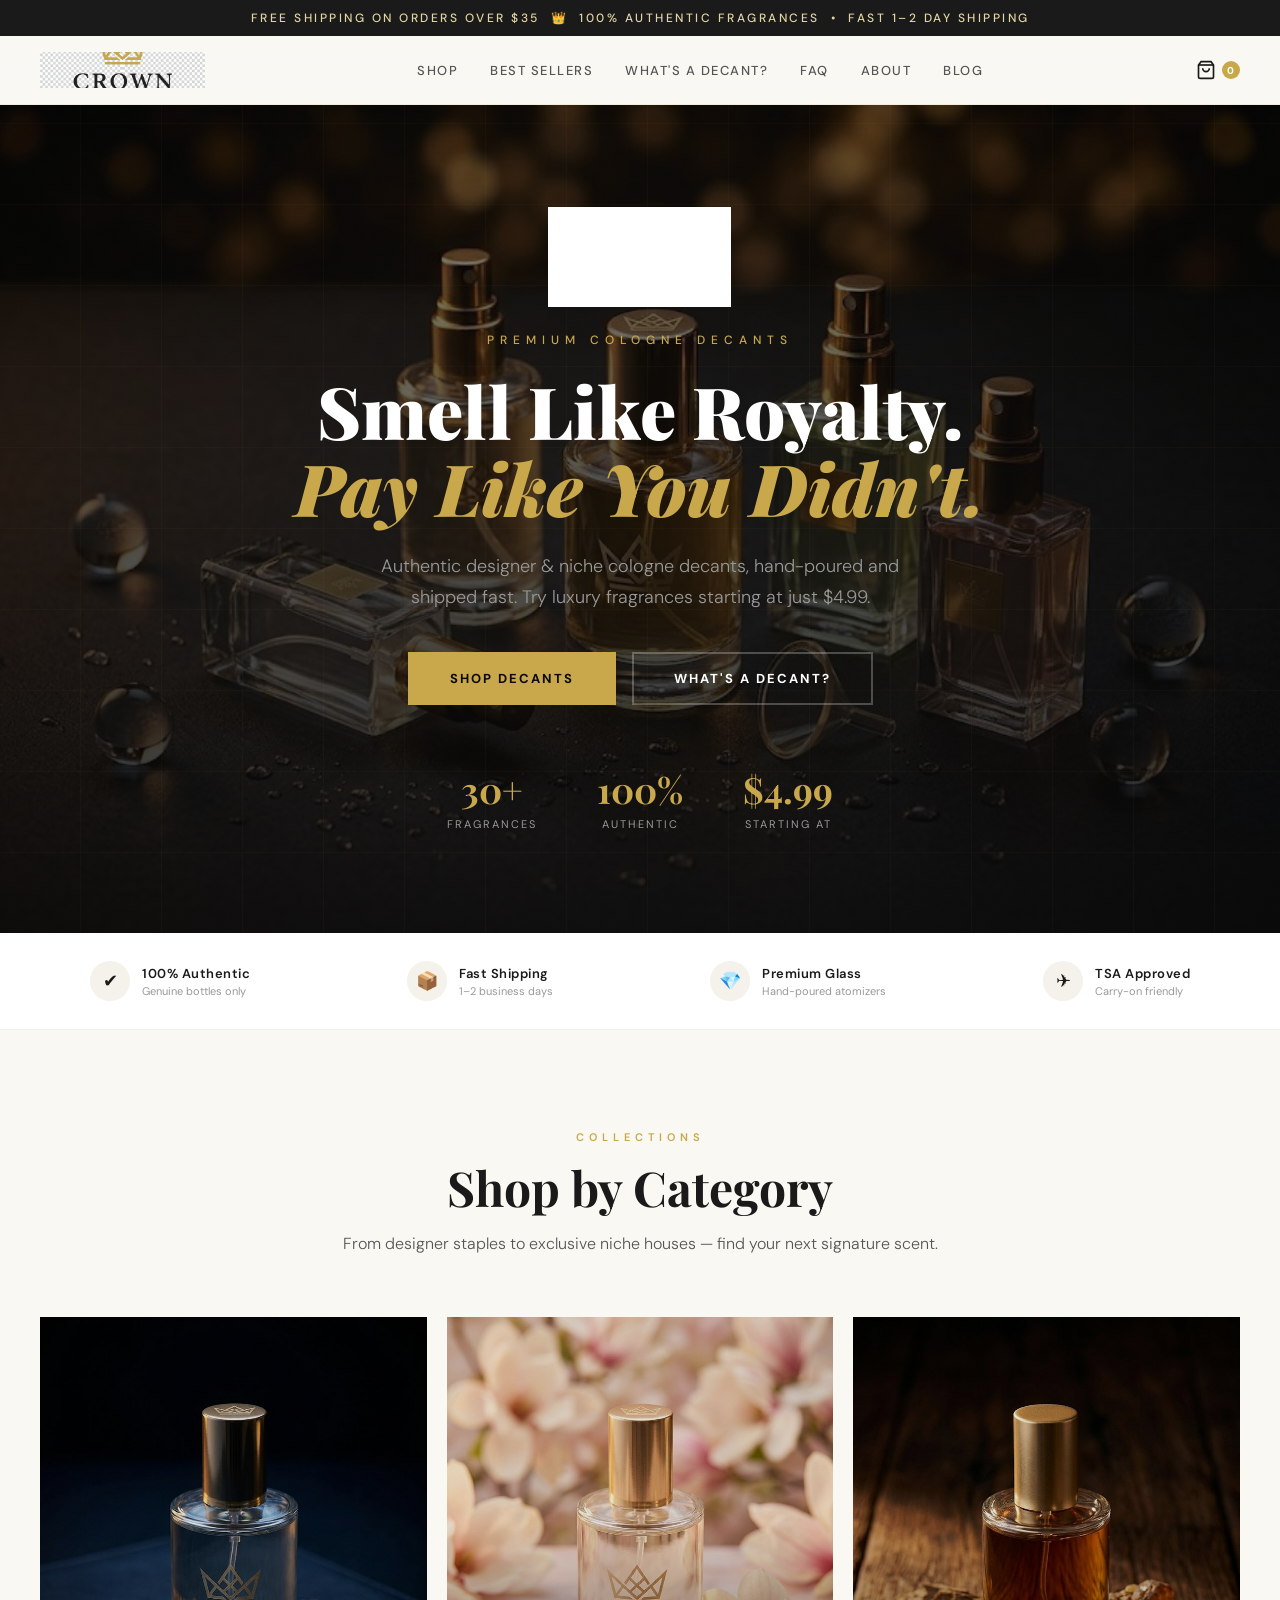
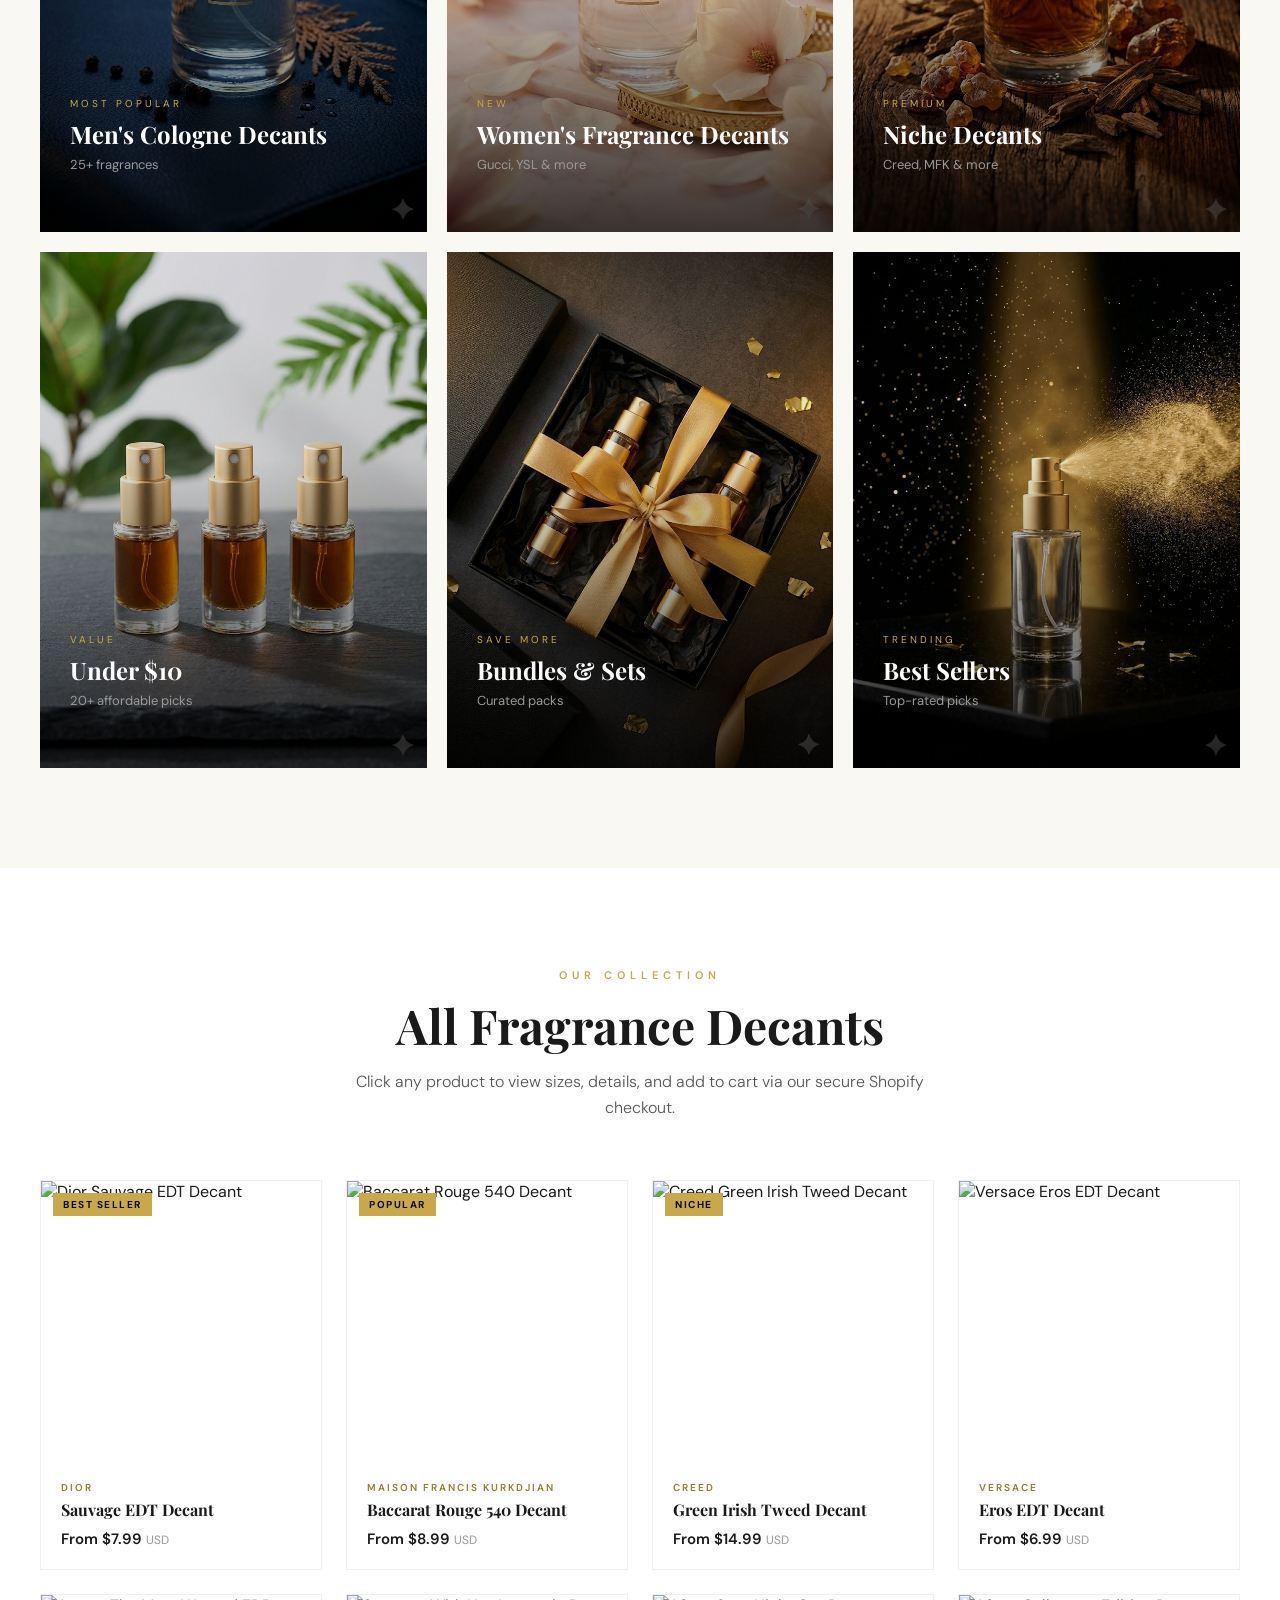
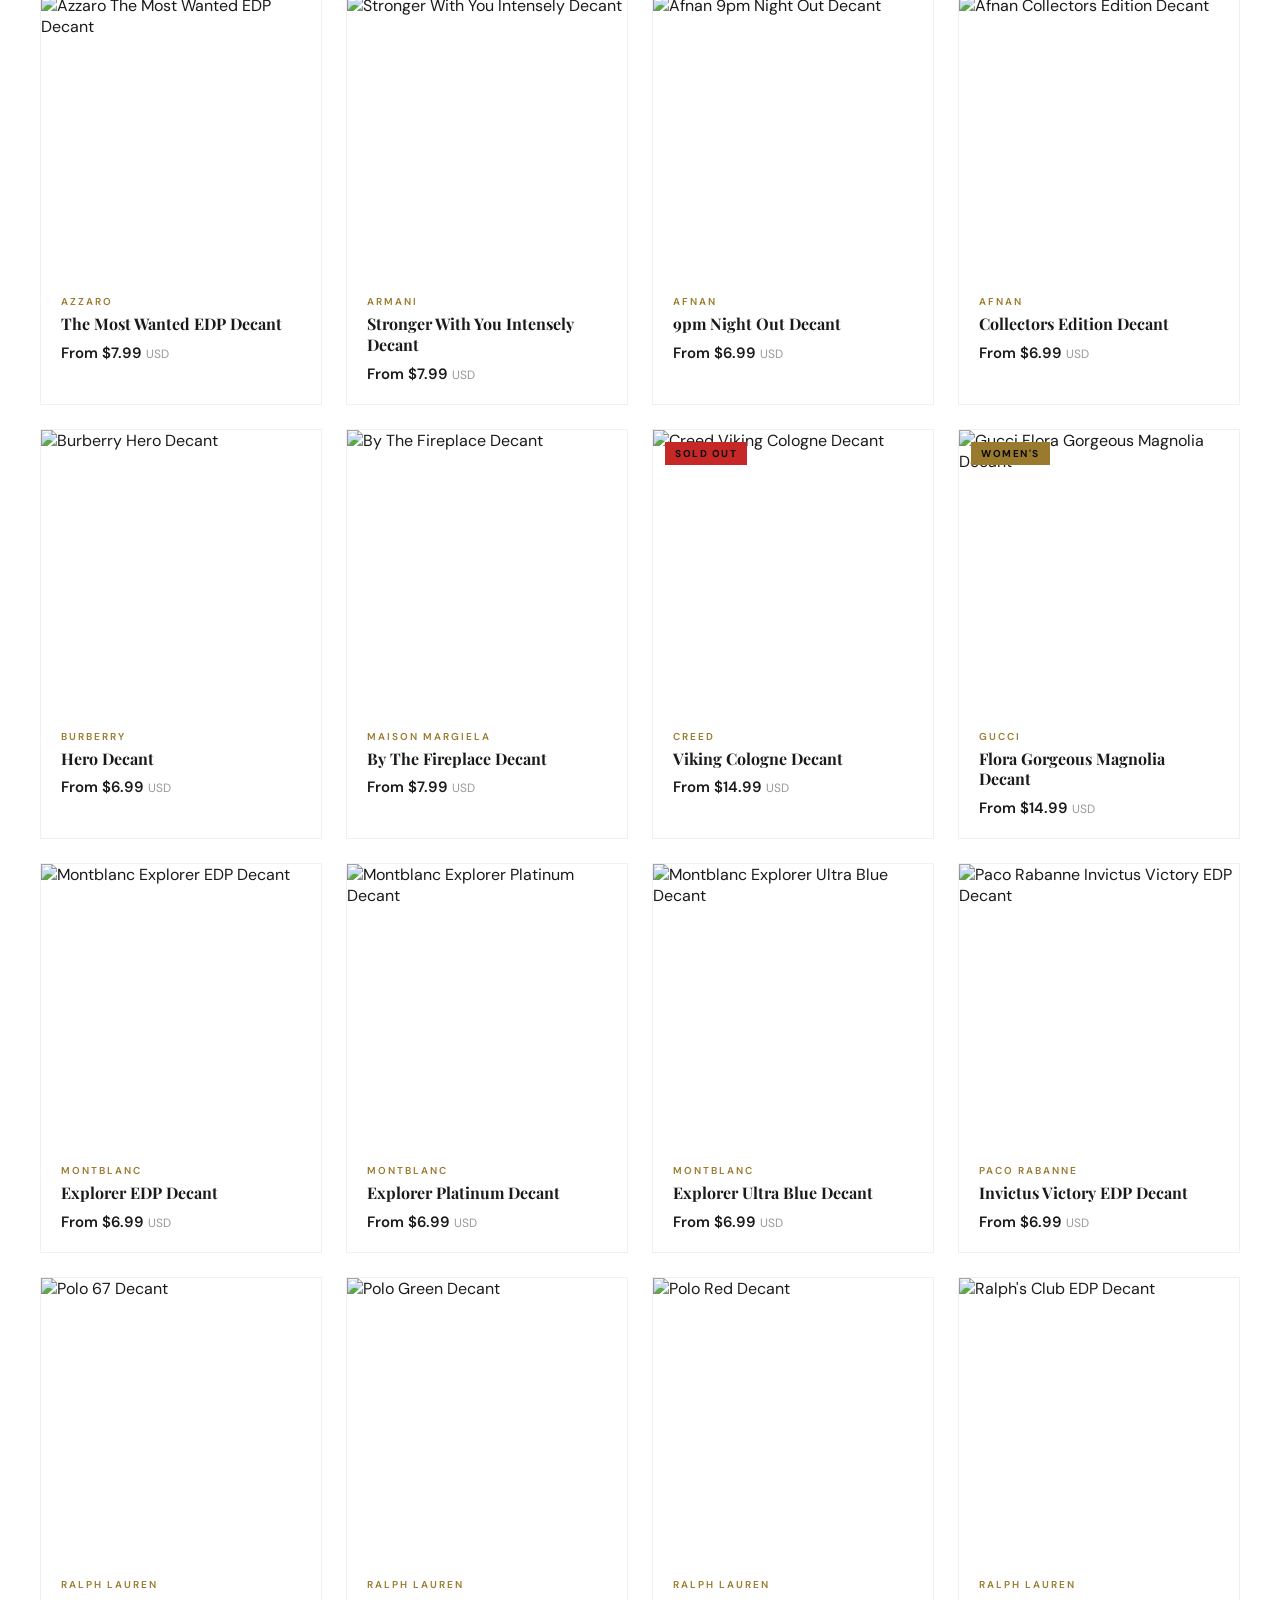
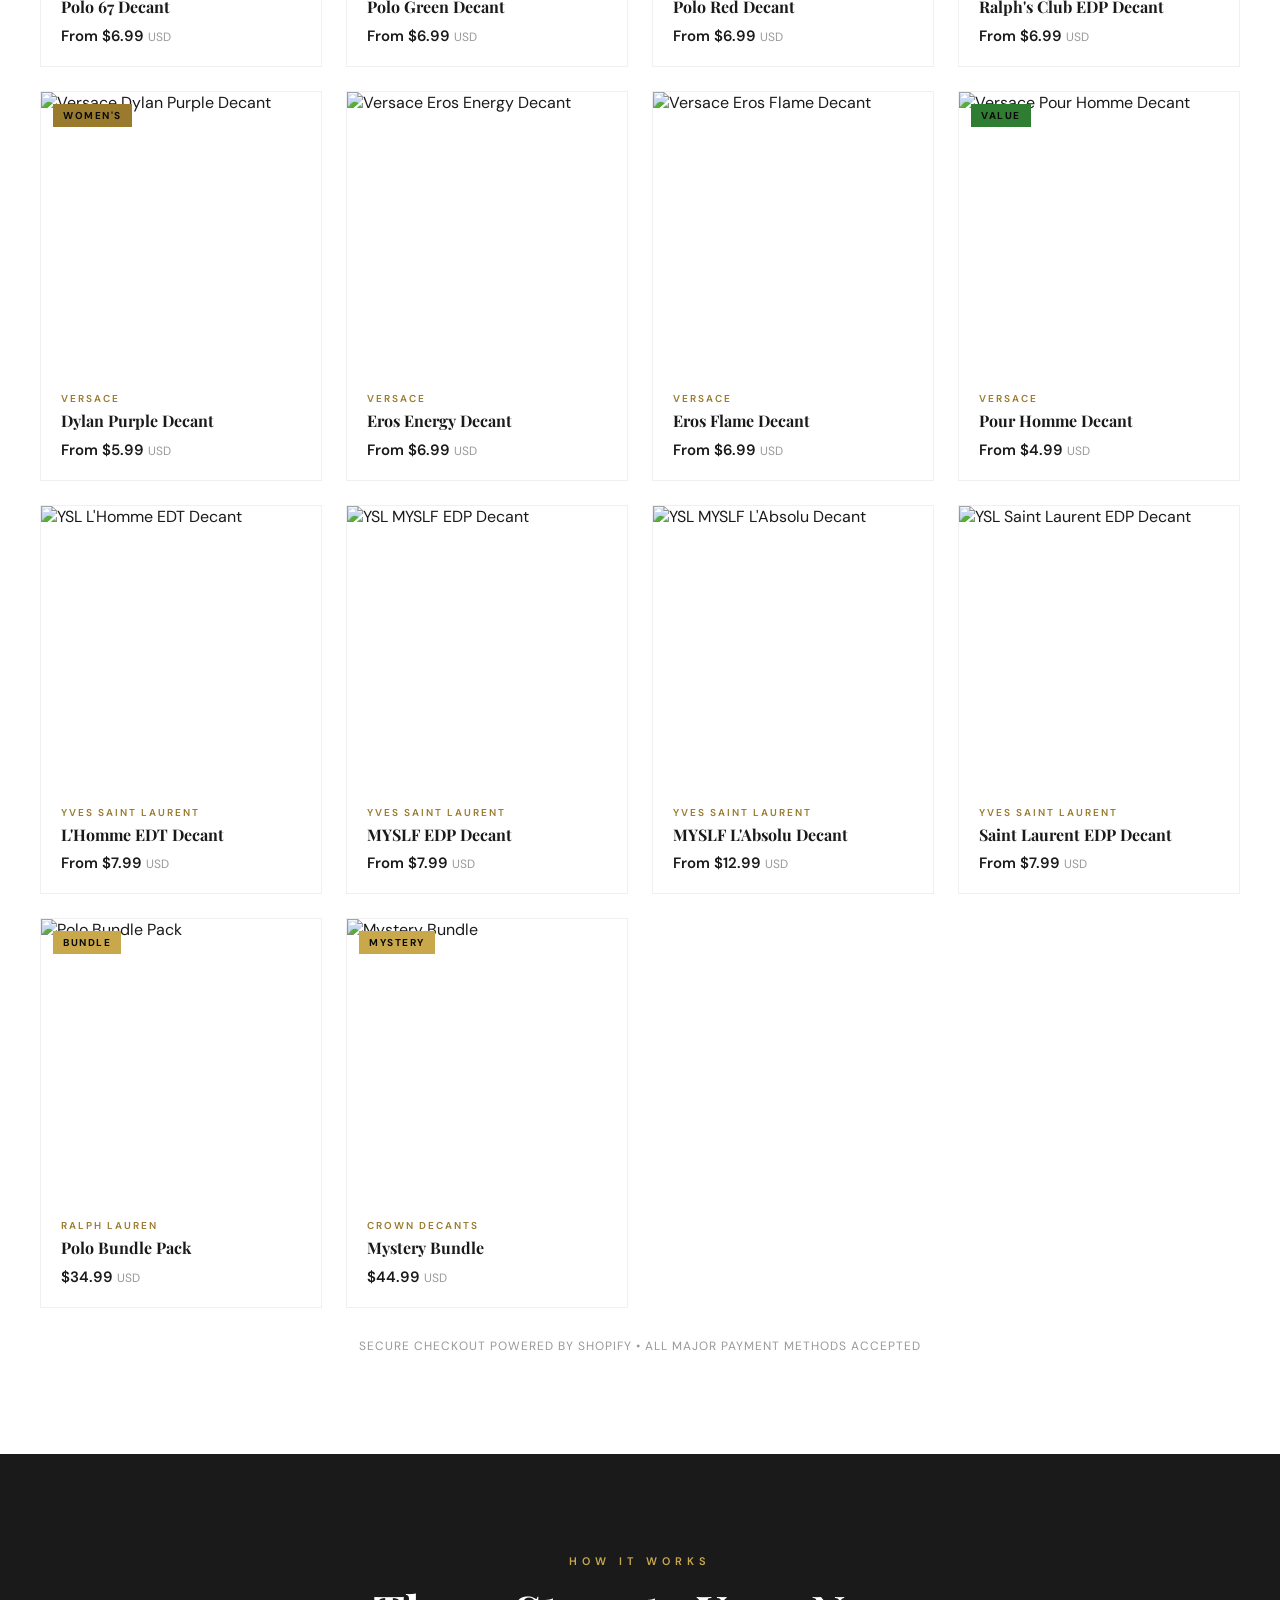
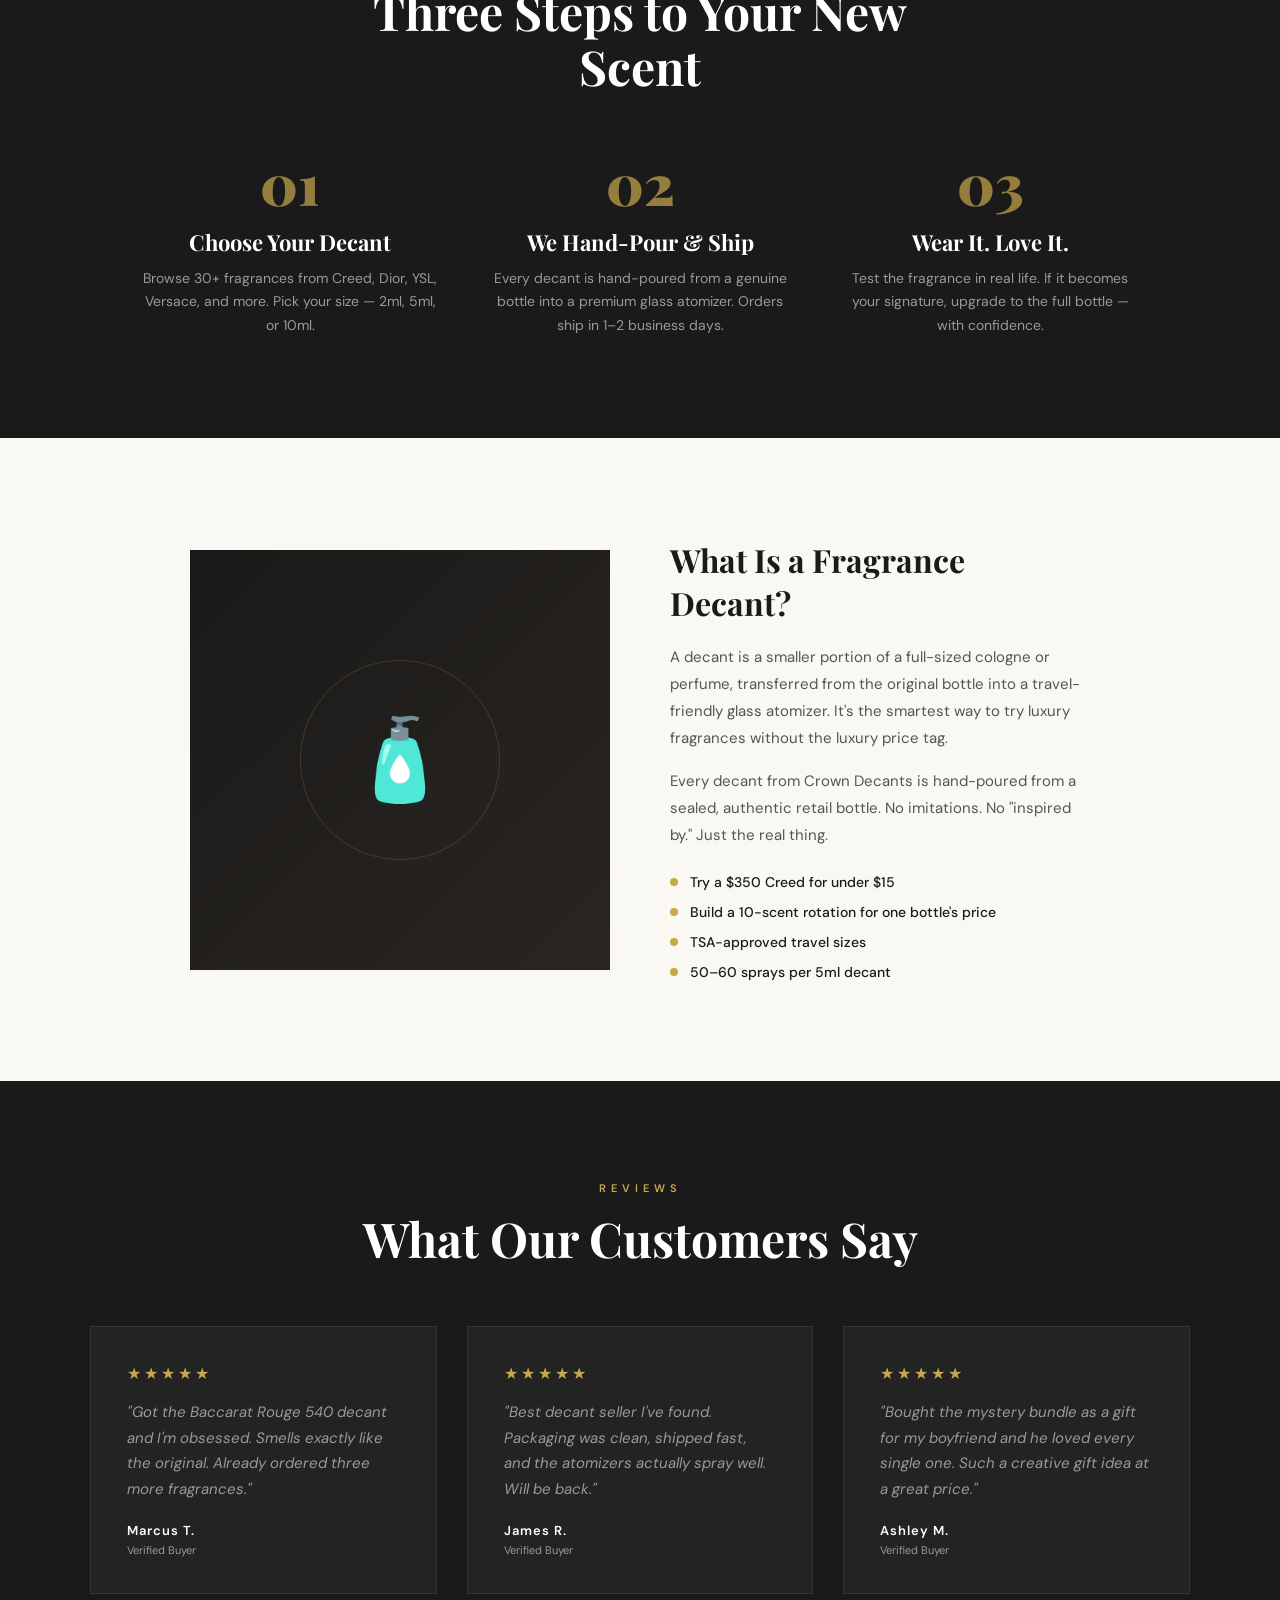
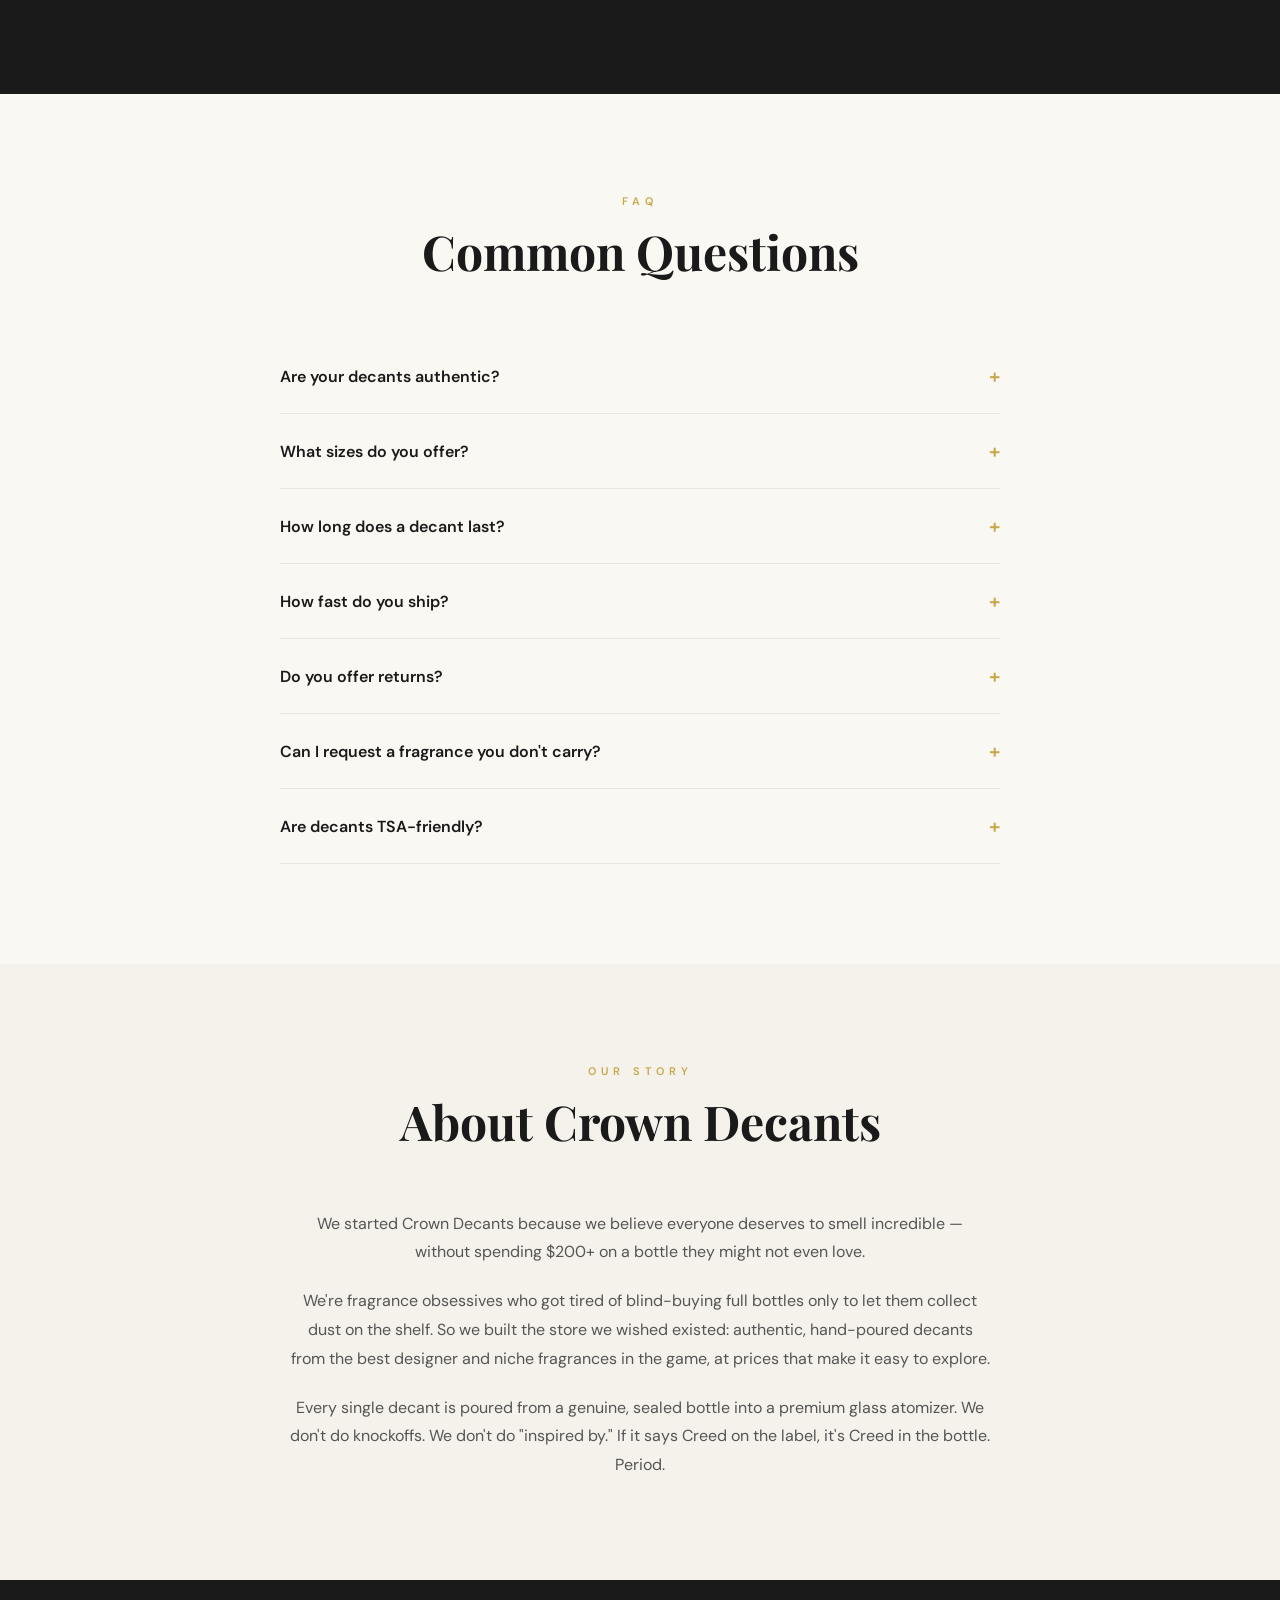
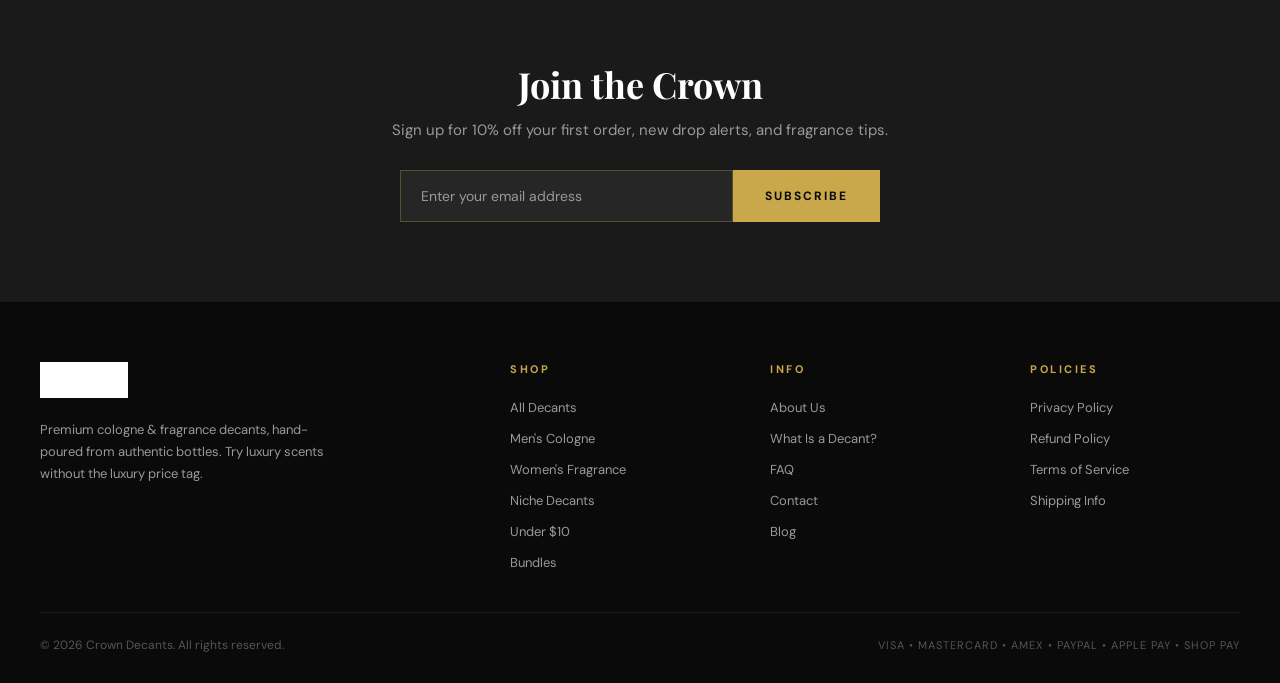
==== index.html @ 5aefa584 "Add files via upload" ====
<!DOCTYPE html>
<html lang="en">
<head>
<meta charset="UTF-8">
<meta name="viewport" content="width=device-width, initial-scale=1.0">
<title>Crown Decants | Premium Cologne & Fragrance Decants</title>
<meta name="description" content="Shop authentic cologne decants from Creed, Dior, YSL, Versace & more. Try luxury fragrances without the full bottle price. Decants starting at $4.99. Fast shipping.">
<meta name="keywords" content="cologne decants, fragrance decants, perfume decants, cologne samples, Creed decant, Dior Sauvage decant, Versace Eros decant, YSL decant, affordable cologne, designer fragrance samples">
<meta name="author" content="Crown Decants">
<meta name="robots" content="index, follow">
<link rel="canonical" href="https://crowndecants.com/">

<!-- Open Graph / Social Media -->
<meta property="og:type" content="website">
<meta property="og:url" content="https://crowndecants.com/">
<meta property="og:title" content="Crown Decants | Premium Cologne & Fragrance Decants">
<meta property="og:description" content="Shop authentic cologne decants from Creed, Dior, YSL, Versace & more. Try luxury fragrances starting at $4.99.">
<meta property="og:image" content="https://crowndecants.com/images/hero-banner.png">

<!-- Twitter Card -->
<meta name="twitter:card" content="summary_large_image">
<meta name="twitter:title" content="Crown Decants | Premium Cologne & Fragrance Decants">
<meta name="twitter:description" content="Authentic designer & niche cologne decants. Try luxury fragrances starting at $4.99.">
<meta name="twitter:image" content="https://crowndecants.com/images/hero-banner.png">

<!-- Favicon -->
<link rel="icon" type="image/png" href="crown-decants-logo.png">
<link rel="apple-touch-icon" href="crown-decants-logo.png">

<!-- Structured Data / JSON-LD -->
<script type="application/ld+json">
{
  "@context": "https://schema.org",
  "@type": "Store",
  "name": "Crown Decants",
  "url": "https://crowndecants.com",
  "logo": "https://crowndecants.com/images/crown-decants-logo.png",
  "image": "https://crowndecants.com/images/hero-banner.png",
  "description": "Premium cologne and fragrance decants from designer and niche brands. Authentic, hand-poured, affordable.",
  "email": "crowndecants1@gmail.com",
  "priceRange": "$4.99 - $154.99",
  "sameAs": [],
  "potentialAction": {
    "@type": "SearchAction",
    "target": "https://crowndecants.com/?q={search_term_string}",
    "query-input": "required name=search_term_string"
  }
}
</script>

<!-- Fonts & Styles -->
<link rel="preconnect" href="https://fonts.googleapis.com">
<link rel="preconnect" href="https://fonts.gstatic.com" crossorigin>
<link href="https://fonts.googleapis.com/css2?family=Playfair+Display:ital,wght@0,400;0,700;0,900;1,400&family=DM+Sans:wght@300;400;500;600;700&display=swap" rel="stylesheet">
<link rel="stylesheet" href="styles.css">
</head>
<body>

<!-- Announcement Bar -->
<div class="announcement">
  Free Shipping on Orders Over $35 &nbsp;&#x1F451;&nbsp; 100% Authentic Fragrances &nbsp;&bull;&nbsp; Fast 1–2 Day Shipping
</div>

<!-- Navigation -->
<nav class="nav" id="mainNav">
  <div class="nav-inner">
    <a href="#" class="logo"><img src="crown-decants-logo.png" alt="Crown Decants" class="logo-img"></a>
    <div class="nav-links">
      <a href="#collections">Shop</a>
      <a href="#products">Best Sellers</a>
      <a href="#decant-info">What's a Decant?</a>
      <a href="#faq">FAQ</a>
      <a href="#about">About</a>
      <a href="how-to-build-cologne-collection-on-a-budget.html">Blog</a>
    </div>
    <a href="#" class="nav-cart">
      <svg width="20" height="20" viewBox="0 0 24 24" fill="none" stroke="currentColor" stroke-width="2"><path d="M6 2L3 6v14a2 2 0 002 2h14a2 2 0 002-2V6l-3-4z"/><line x1="3" y1="6" x2="21" y2="6"/><path d="M16 10a4 4 0 01-8 0"/></svg>
      <div class="cart-count">0</div>
    </a>
    <div class="hamburger" onclick="this.classList.toggle('open')">
      <span></span><span></span><span></span>
    </div>
  </div>
</nav>

<!-- Hero -->
<section class="hero">
  <div class="hero-bg"></div>
  <div class="hero-pattern"></div>
  <div class="hero-content">
    <img src="crown-decants-logo.png" alt="Crown Decants" class="hero-logo-img">
    <div class="hero-label">Premium Cologne Decants</div>
    <h1>Smell Like Royalty.<br><em>Pay Like You Didn't.</em></h1>
    <p class="hero-sub">Authentic designer & niche cologne decants, hand-poured and shipped fast. Try luxury fragrances starting at just $4.99.</p>
    <div class="hero-btns">
      <a href="#products" class="btn-primary">Shop Decants</a>
      <a href="#decant-info" class="btn-outline">What's a Decant?</a>
    </div>
    <div class="hero-stats">
      <div>
        <div class="hero-stat-num">30+</div>
        <div class="hero-stat-label">Fragrances</div>
      </div>
      <div>
        <div class="hero-stat-num">100%</div>
        <div class="hero-stat-label">Authentic</div>
      </div>
      <div>
        <div class="hero-stat-num">$4.99</div>
        <div class="hero-stat-label">Starting At</div>
      </div>
    </div>
  </div>
</section>

<!-- Trust Bar -->
<div class="trust-bar">
  <div class="trust-inner">
    <div class="trust-item">
      <div class="trust-icon">&#x2714;</div>
      <div>
        <div class="trust-text">100% Authentic</div>
        <div class="trust-sub">Genuine bottles only</div>
      </div>
    </div>
    <div class="trust-item">
      <div class="trust-icon">&#x1F4E6;</div>
      <div>
        <div class="trust-text">Fast Shipping</div>
        <div class="trust-sub">1–2 business days</div>
      </div>
    </div>
    <div class="trust-item">
      <div class="trust-icon">&#x1F48E;</div>
      <div>
        <div class="trust-text">Premium Glass</div>
        <div class="trust-sub">Hand-poured atomizers</div>
      </div>
    </div>
    <div class="trust-item">
      <div class="trust-icon">&#x2708;</div>
      <div>
        <div class="trust-text">TSA Approved</div>
        <div class="trust-sub">Carry-on friendly</div>
      </div>
    </div>
  </div>
</div>

<!-- Collections -->
<section class="section" id="collections">
  <div class="section-header reveal">
    <div class="section-label">Collections</div>
    <h2 class="section-title">Shop by Category</h2>
    <p class="section-sub">From designer staples to exclusive niche houses — find your next signature scent.</p>
  </div>
  <div class="collections-grid">
    <a class="collection-card cc-mens reveal" href="https://talltinescents.myshopify.com/collections/all" target="_blank">
      <div class="collection-card-bg"></div>
      <div class="collection-card-overlay"></div>
      <div class="collection-card-content">
        <div class="collection-card-tag">Most Popular</div>
        <div class="collection-card-title">Men's Cologne Decants</div>
        <div class="collection-card-count">25+ fragrances</div>
        <div class="collection-card-arrow">Shop Now →</div>
      </div>
    </a>
    <a class="collection-card cc-womens reveal" href="#">
      <div class="collection-card-bg"></div>
      <div class="collection-card-overlay"></div>
      <div class="collection-card-content">
        <div class="collection-card-tag">New</div>
        <div class="collection-card-title">Women's Fragrance Decants</div>
        <div class="collection-card-count">Gucci, YSL & more</div>
        <div class="collection-card-arrow">Shop Now →</div>
      </div>
    </a>
    <a class="collection-card cc-niche reveal" href="#">
      <div class="collection-card-bg"></div>
      <div class="collection-card-overlay"></div>
      <div class="collection-card-content">
        <div class="collection-card-tag">Premium</div>
        <div class="collection-card-title">Niche Decants</div>
        <div class="collection-card-count">Creed, MFK & more</div>
        <div class="collection-card-arrow">Shop Now →</div>
      </div>
    </a>
    <a class="collection-card cc-under10 reveal" href="#">
      <div class="collection-card-bg"></div>
      <div class="collection-card-overlay"></div>
      <div class="collection-card-content">
        <div class="collection-card-tag">Value</div>
        <div class="collection-card-title">Under $10</div>
        <div class="collection-card-count">20+ affordable picks</div>
        <div class="collection-card-arrow">Shop Now →</div>
      </div>
    </a>
    <a class="collection-card cc-bundles reveal" href="#">
      <div class="collection-card-bg"></div>
      <div class="collection-card-overlay"></div>
      <div class="collection-card-content">
        <div class="collection-card-tag">Save More</div>
        <div class="collection-card-title">Bundles & Sets</div>
        <div class="collection-card-count">Curated packs</div>
        <div class="collection-card-arrow">Shop Now →</div>
      </div>
    </a>
    <a class="collection-card cc-best reveal" href="#">
      <div class="collection-card-bg"></div>
      <div class="collection-card-overlay"></div>
      <div class="collection-card-content">
        <div class="collection-card-tag">Trending</div>
        <div class="collection-card-title">Best Sellers</div>
        <div class="collection-card-count">Top-rated picks</div>
        <div class="collection-card-arrow">Shop Now →</div>
      </div>
    </a>
  </div>
</section>

<!-- Featured Products — Powered by Shopify -->
<section class="section" id="products" style="background: var(--white);">
  <div class="section-header reveal">
    <div class="section-label">Our Collection</div>
    <h2 class="section-title">All Fragrance Decants</h2>
    <p class="section-sub">Click any product to view sizes, details, and add to cart via our secure Shopify checkout.</p>
  </div>
  <div class="products-grid">

    <a class="product-card reveal" href="https://talltinescents.myshopify.com/products/dior-sauvage-edt" target="_blank">
      <div class="product-img">
        <img src="https://talltinescents.myshopify.com/cdn/shop/files/D5D4D2F5-0676-4DB5-96B8-9574745865C6.jpg?v=1756849914&width=533" alt="Dior Sauvage EDT Decant" class="product-img-photo">
        <div class="product-badge">Best Seller</div>
      </div>
      <div class="product-info">
        <div class="product-brand">Dior</div>
        <div class="product-name">Sauvage EDT Decant</div>
        <div class="product-price">From $7.99 <span>USD</span></div>
      </div>
    </a>

    <a class="product-card reveal" href="https://talltinescents.myshopify.com/products/baccarat-rouge-540" target="_blank">
      <div class="product-img">
        <img src="https://talltinescents.myshopify.com/cdn/shop/files/41B776DE-13EE-4F88-8BE6-EEDCCBF7EED7.jpg?v=1756673415&width=533" alt="Baccarat Rouge 540 Decant" class="product-img-photo">
        <div class="product-badge">Popular</div>
      </div>
      <div class="product-info">
        <div class="product-brand">Maison Francis Kurkdjian</div>
        <div class="product-name">Baccarat Rouge 540 Decant</div>
        <div class="product-price">From $8.99 <span>USD</span></div>
      </div>
    </a>

    <a class="product-card reveal" href="https://talltinescents.myshopify.com/products/creed-green-irish-tweed" target="_blank">
      <div class="product-img">
        <img src="https://talltinescents.myshopify.com/cdn/shop/files/E2F74F9E-95B3-44A5-83B0-0B1420A59B00.jpg?v=1774184265&width=533" alt="Creed Green Irish Tweed Decant" class="product-img-photo">
        <div class="product-badge">Niche</div>
      </div>
      <div class="product-info">
        <div class="product-brand">Creed</div>
        <div class="product-name">Green Irish Tweed Decant</div>
        <div class="product-price">From $14.99 <span>USD</span></div>
      </div>
    </a>

    <a class="product-card reveal" href="https://talltinescents.myshopify.com/products/versace-eros-edt" target="_blank">
      <div class="product-img">
        <img src="https://talltinescents.myshopify.com/cdn/shop/files/4120A8DA-F70F-4624-A644-788893D66B1B.jpg?v=1754668830&width=533" alt="Versace Eros EDT Decant" class="product-img-photo">
      </div>
      <div class="product-info">
        <div class="product-brand">Versace</div>
        <div class="product-name">Eros EDT Decant</div>
        <div class="product-price">From $6.99 <span>USD</span></div>
      </div>
    </a>

    <a class="product-card reveal" href="https://talltinescents.myshopify.com/products/azzaro-the-most-wanted-edp" target="_blank">
      <div class="product-img">
        <img src="https://talltinescents.myshopify.com/cdn/shop/files/D139CB63-DE22-485E-9FDC-FFDE46E985F9.jpg?v=1757814639&width=533" alt="Azzaro The Most Wanted EDP Decant" class="product-img-photo">
      </div>
      <div class="product-info">
        <div class="product-brand">Azzaro</div>
        <div class="product-name">The Most Wanted EDP Decant</div>
        <div class="product-price">From $7.99 <span>USD</span></div>
      </div>
    </a>

    <a class="product-card reveal" href="https://talltinescents.myshopify.com/products/stronger-with-you-intensely" target="_blank">
      <div class="product-img">
        <img src="https://talltinescents.myshopify.com/cdn/shop/files/D5358BEA-DEBC-4EA8-8E8C-DE82D5BD89FC.jpg?v=1757272945&width=533" alt="Stronger With You Intensely Decant" class="product-img-photo">
      </div>
      <div class="product-info">
        <div class="product-brand">Armani</div>
        <div class="product-name">Stronger With You Intensely Decant</div>
        <div class="product-price">From $7.99 <span>USD</span></div>
      </div>
    </a>

    <a class="product-card reveal" href="https://talltinescents.myshopify.com/products/afnan-9pm-night-out" target="_blank">
      <div class="product-img">
        <img src="https://talltinescents.myshopify.com/cdn/shop/files/IMG-7199.jpg?v=1773412273&width=533" alt="Afnan 9pm Night Out Decant" class="product-img-photo">
      </div>
      <div class="product-info">
        <div class="product-brand">Afnan</div>
        <div class="product-name">9pm Night Out Decant</div>
        <div class="product-price">From $6.99 <span>USD</span></div>
      </div>
    </a>

    <a class="product-card reveal" href="https://talltinescents.myshopify.com/products/afnan-collectors-addition" target="_blank">
      <div class="product-img">
        <img src="https://talltinescents.myshopify.com/cdn/shop/files/01E0F9FB-CA0F-4DC4-A5BD-8FCF83D770DA.jpg?v=1765286049&width=533" alt="Afnan Collectors Edition Decant" class="product-img-photo">
      </div>
      <div class="product-info">
        <div class="product-brand">Afnan</div>
        <div class="product-name">Collectors Edition Decant</div>
        <div class="product-price">From $6.99 <span>USD</span></div>
      </div>
    </a>

    <a class="product-card reveal" href="https://talltinescents.myshopify.com/products/burberry-hero" target="_blank">
      <div class="product-img">
        <img src="https://talltinescents.myshopify.com/cdn/shop/files/5662318A-EF91-4A8C-B1E5-90EE6DDDF772.jpg?v=1767056009&width=533" alt="Burberry Hero Decant" class="product-img-photo">
      </div>
      <div class="product-info">
        <div class="product-brand">Burberry</div>
        <div class="product-name">Hero Decant</div>
        <div class="product-price">From $6.99 <span>USD</span></div>
      </div>
    </a>

    <a class="product-card reveal" href="https://talltinescents.myshopify.com/products/by-the-fireplace" target="_blank">
      <div class="product-img">
        <img src="https://talltinescents.myshopify.com/cdn/shop/files/8A48B341-86D6-4C8B-943B-12B7BB064CEE.webp?v=1754869614&width=533" alt="By The Fireplace Decant" class="product-img-photo">
      </div>
      <div class="product-info">
        <div class="product-brand">Maison Margiela</div>
        <div class="product-name">By The Fireplace Decant</div>
        <div class="product-price">From $7.99 <span>USD</span></div>
      </div>
    </a>

    <a class="product-card reveal" href="https://talltinescents.myshopify.com/products/creed-viking-cologne" target="_blank">
      <div class="product-img">
        <img src="https://talltinescents.myshopify.com/cdn/shop/files/IMG-7297.jpg?v=1774275547&width=533" alt="Creed Viking Cologne Decant" class="product-img-photo">
        <div class="product-badge" style="background:#C62828;">Sold Out</div>
      </div>
      <div class="product-info">
        <div class="product-brand">Creed</div>
        <div class="product-name">Viking Cologne Decant</div>
        <div class="product-price">From $14.99 <span>USD</span></div>
      </div>
    </a>

    <a class="product-card reveal" href="https://talltinescents.myshopify.com/products/gucci-flora-gorgeous-magnolia" target="_blank">
      <div class="product-img">
        <img src="https://talltinescents.myshopify.com/cdn/shop/files/IMG-7069.jpg?v=1772044326&width=533" alt="Gucci Flora Gorgeous Magnolia Decant" class="product-img-photo">
        <div class="product-badge" style="background:#9A7B2E;">Women's</div>
      </div>
      <div class="product-info">
        <div class="product-brand">Gucci</div>
        <div class="product-name">Flora Gorgeous Magnolia Decant</div>
        <div class="product-price">From $14.99 <span>USD</span></div>
      </div>
    </a>

    <a class="product-card reveal" href="https://talltinescents.myshopify.com/products/mont-blanc-explorer-edp" target="_blank">
      <div class="product-img">
        <img src="https://talltinescents.myshopify.com/cdn/shop/files/8F1E96D9-6214-42B4-AEE7-94A82A5D462A.png?v=1754694281&width=533" alt="Montblanc Explorer EDP Decant" class="product-img-photo">
      </div>
      <div class="product-info">
        <div class="product-brand">Montblanc</div>
        <div class="product-name">Explorer EDP Decant</div>
        <div class="product-price">From $6.99 <span>USD</span></div>
      </div>
    </a>

    <a class="product-card reveal" href="https://talltinescents.myshopify.com/products/montblanc-explorer-platinum" target="_blank">
      <div class="product-img">
        <img src="https://talltinescents.myshopify.com/cdn/shop/files/F97BFCCF-DF0B-4528-A410-83F88771D1E0.jpg?v=1767056009&width=533" alt="Montblanc Explorer Platinum Decant" class="product-img-photo">
      </div>
      <div class="product-info">
        <div class="product-brand">Montblanc</div>
        <div class="product-name">Explorer Platinum Decant</div>
        <div class="product-price">From $6.99 <span>USD</span></div>
      </div>
    </a>

    <a class="product-card reveal" href="https://talltinescents.myshopify.com/products/montblanc-explorer-ultra-blue" target="_blank">
      <div class="product-img">
        <img src="https://talltinescents.myshopify.com/cdn/shop/files/128DD8F3-2DA7-4FE8-BA63-9DE1133B433B.jpg?v=1767056009&width=533" alt="Montblanc Explorer Ultra Blue Decant" class="product-img-photo">
      </div>
      <div class="product-info">
        <div class="product-brand">Montblanc</div>
        <div class="product-name">Explorer Ultra Blue Decant</div>
        <div class="product-price">From $6.99 <span>USD</span></div>
      </div>
    </a>

    <a class="product-card reveal" href="https://talltinescents.myshopify.com/products/paco-rabanne-invictus-victory-edp" target="_blank">
      <div class="product-img">
        <img src="https://talltinescents.myshopify.com/cdn/shop/files/D63EAF0B-ECFC-49BC-9869-A6C19133ABBA.jpg?v=1769953539&width=533" alt="Paco Rabanne Invictus Victory EDP Decant" class="product-img-photo">
      </div>
      <div class="product-info">
        <div class="product-brand">Paco Rabanne</div>
        <div class="product-name">Invictus Victory EDP Decant</div>
        <div class="product-price">From $6.99 <span>USD</span></div>
      </div>
    </a>

    <a class="product-card reveal" href="https://talltinescents.myshopify.com/products/polo-67" target="_blank">
      <div class="product-img">
        <img src="https://talltinescents.myshopify.com/cdn/shop/files/19BBD45D-3C36-4866-8C8C-77FDA38B89FA.png?v=1754669306&width=533" alt="Polo 67 Decant" class="product-img-photo">
      </div>
      <div class="product-info">
        <div class="product-brand">Ralph Lauren</div>
        <div class="product-name">Polo 67 Decant</div>
        <div class="product-price">From $6.99 <span>USD</span></div>
      </div>
    </a>

    <a class="product-card reveal" href="https://talltinescents.myshopify.com/products/polo-green" target="_blank">
      <div class="product-img">
        <img src="https://talltinescents.myshopify.com/cdn/shop/files/C4181B93-940A-4ABA-8A03-1A6E75790139.webp?v=1767474267&width=533" alt="Polo Green Decant" class="product-img-photo">
      </div>
      <div class="product-info">
        <div class="product-brand">Ralph Lauren</div>
        <div class="product-name">Polo Green Decant</div>
        <div class="product-price">From $6.99 <span>USD</span></div>
      </div>
    </a>

    <a class="product-card reveal" href="https://talltinescents.myshopify.com/products/polo-red" target="_blank">
      <div class="product-img">
        <img src="https://talltinescents.myshopify.com/cdn/shop/files/07921EE4-583E-416F-882E-1ADA0BC0F974.jpg?v=1757273712&width=533" alt="Polo Red Decant" class="product-img-photo">
      </div>
      <div class="product-info">
        <div class="product-brand">Ralph Lauren</div>
        <div class="product-name">Polo Red Decant</div>
        <div class="product-price">From $6.99 <span>USD</span></div>
      </div>
    </a>

    <a class="product-card reveal" href="https://talltinescents.myshopify.com/products/ralph-s-club-edp" target="_blank">
      <div class="product-img">
        <img src="https://talltinescents.myshopify.com/cdn/shop/files/F90FC4FA-5ED3-4C43-B579-75B60B1C2D3D.jpg?v=1758636135&width=533" alt="Ralph's Club EDP Decant" class="product-img-photo">
      </div>
      <div class="product-info">
        <div class="product-brand">Ralph Lauren</div>
        <div class="product-name">Ralph's Club EDP Decant</div>
        <div class="product-price">From $6.99 <span>USD</span></div>
      </div>
    </a>

    <a class="product-card reveal" href="https://talltinescents.myshopify.com/products/versace-dylan-purple" target="_blank">
      <div class="product-img">
        <img src="https://talltinescents.myshopify.com/cdn/shop/files/A84EC5D7-B207-4A70-9DE0-67511200E8E1.jpg?v=1757273376&width=533" alt="Versace Dylan Purple Decant" class="product-img-photo">
        <div class="product-badge" style="background:#9A7B2E;">Women's</div>
      </div>
      <div class="product-info">
        <div class="product-brand">Versace</div>
        <div class="product-name">Dylan Purple Decant</div>
        <div class="product-price">From $5.99 <span>USD</span></div>
      </div>
    </a>

    <a class="product-card reveal" href="https://talltinescents.myshopify.com/products/versace-eros-energy" target="_blank">
      <div class="product-img">
        <img src="https://talltinescents.myshopify.com/cdn/shop/files/74FA0228-0D03-4C7F-9DA8-E0E1CFDEACEA.jpg?v=1767056009&width=533" alt="Versace Eros Energy Decant" class="product-img-photo">
      </div>
      <div class="product-info">
        <div class="product-brand">Versace</div>
        <div class="product-name">Eros Energy Decant</div>
        <div class="product-price">From $6.99 <span>USD</span></div>
      </div>
    </a>

    <a class="product-card reveal" href="https://talltinescents.myshopify.com/products/versace-eros-flame" target="_blank">
      <div class="product-img">
        <img src="https://talltinescents.myshopify.com/cdn/shop/files/1EF87A58-21DD-4CC0-B00F-89227D77E8D5.jpg?v=1754668830&width=533" alt="Versace Eros Flame Decant" class="product-img-photo">
      </div>
      <div class="product-info">
        <div class="product-brand">Versace</div>
        <div class="product-name">Eros Flame Decant</div>
        <div class="product-price">From $6.99 <span>USD</span></div>
      </div>
    </a>

    <a class="product-card reveal" href="https://talltinescents.myshopify.com/products/versace-pour-homme" target="_blank">
      <div class="product-img">
        <img src="https://talltinescents.myshopify.com/cdn/shop/files/2D58900C-48E3-4A3B-A2D3-E257EB184AFB.jpg?v=1754668830&width=533" alt="Versace Pour Homme Decant" class="product-img-photo">
        <div class="product-badge" style="background:#2E7D32;">Value</div>
      </div>
      <div class="product-info">
        <div class="product-brand">Versace</div>
        <div class="product-name">Pour Homme Decant</div>
        <div class="product-price">From $4.99 <span>USD</span></div>
      </div>
    </a>

    <a class="product-card reveal" href="https://talltinescents.myshopify.com/products/ysl-l-homme" target="_blank">
      <div class="product-img">
        <img src="https://talltinescents.myshopify.com/cdn/shop/files/BB896100-61B6-4BAD-A967-CDE4CDCD0344.webp?v=1754952794&width=533" alt="YSL L'Homme EDT Decant" class="product-img-photo">
      </div>
      <div class="product-info">
        <div class="product-brand">Yves Saint Laurent</div>
        <div class="product-name">L'Homme EDT Decant</div>
        <div class="product-price">From $7.99 <span>USD</span></div>
      </div>
    </a>

    <a class="product-card reveal" href="https://talltinescents.myshopify.com/products/ysl-myself-edp" target="_blank">
      <div class="product-img">
        <img src="https://talltinescents.myshopify.com/cdn/shop/files/305FDE8F-26E7-4BAC-BBB2-A1F07CB2C9C7.jpg?v=1757814998&width=533" alt="YSL MYSLF EDP Decant" class="product-img-photo">
      </div>
      <div class="product-info">
        <div class="product-brand">Yves Saint Laurent</div>
        <div class="product-name">MYSLF EDP Decant</div>
        <div class="product-price">From $7.99 <span>USD</span></div>
      </div>
    </a>

    <a class="product-card reveal" href="https://talltinescents.myshopify.com/products/ysl-myslf-l-absolu" target="_blank">
      <div class="product-img">
        <img src="https://talltinescents.myshopify.com/cdn/shop/files/65CA88F7-4FB8-4546-A370-AD94409FA42B.jpg?v=1768165453&width=533" alt="YSL MYSLF L'Absolu Decant" class="product-img-photo">
      </div>
      <div class="product-info">
        <div class="product-brand">Yves Saint Laurent</div>
        <div class="product-name">MYSLF L'Absolu Decant</div>
        <div class="product-price">From $12.99 <span>USD</span></div>
      </div>
    </a>

    <a class="product-card reveal" href="https://talltinescents.myshopify.com/products/ysl-saint-laurent-edp" target="_blank">
      <div class="product-img">
        <img src="https://talltinescents.myshopify.com/cdn/shop/files/81982D74-C7DE-44A2-998A-2D3A3BA462B3.jpg?v=1757817824&width=533" alt="YSL Saint Laurent EDP Decant" class="product-img-photo">
      </div>
      <div class="product-info">
        <div class="product-brand">Yves Saint Laurent</div>
        <div class="product-name">Saint Laurent EDP Decant</div>
        <div class="product-price">From $7.99 <span>USD</span></div>
      </div>
    </a>

    <a class="product-card reveal" href="https://talltinescents.myshopify.com/products/polo-by-ralph-lauren-edt-bundle-pack" target="_blank">
      <div class="product-img">
        <img src="https://talltinescents.myshopify.com/cdn/shop/files/F9A6AA1B-FF94-4F60-938B-89FAAD1ED893.jpg?v=1767474819&width=533" alt="Polo Bundle Pack" class="product-img-photo">
        <div class="product-badge">Bundle</div>
      </div>
      <div class="product-info">
        <div class="product-brand">Ralph Lauren</div>
        <div class="product-name">Polo Bundle Pack</div>
        <div class="product-price">$34.99 <span>USD</span></div>
      </div>
    </a>

    <a class="product-card reveal" href="https://talltinescents.myshopify.com/products/mystery-bundle" target="_blank">
      <div class="product-img">
        <img src="https://talltinescents.myshopify.com/cdn/shop/files/E301CFD5-0F08-43E4-97EE-43B1256DE911.png?v=1767027190&width=533" alt="Mystery Bundle" class="product-img-photo">
        <div class="product-badge">Mystery</div>
      </div>
      <div class="product-info">
        <div class="product-brand">Crown Decants</div>
        <div class="product-name">Mystery Bundle</div>
        <div class="product-price">$44.99 <span>USD</span></div>
      </div>
    </a>

  </div>
  <p style="text-align: center; margin-top: 30px; font-size: 12px; color: var(--light-gray); letter-spacing: 1px;">SECURE CHECKOUT POWERED BY SHOPIFY &bull; ALL MAJOR PAYMENT METHODS ACCEPTED</p>
</section>

<!-- How It Works -->
<section class="section section-dark">
  <div class="section-header reveal">
    <div class="section-label">How It Works</div>
    <h2 class="section-title" style="color: var(--white);">Three Steps to Your New Scent</h2>
  </div>
  <div class="how-grid">
    <div class="reveal">
      <div class="how-step-num">01</div>
      <div class="how-step-title">Choose Your Decant</div>
      <div class="how-step-desc">Browse 30+ fragrances from Creed, Dior, YSL, Versace, and more. Pick your size — 2ml, 5ml, or 10ml.</div>
    </div>
    <div class="reveal">
      <div class="how-step-num">02</div>
      <div class="how-step-title">We Hand-Pour & Ship</div>
      <div class="how-step-desc">Every decant is hand-poured from a genuine bottle into a premium glass atomizer. Orders ship in 1–2 business days.</div>
    </div>
    <div class="reveal">
      <div class="how-step-num">03</div>
      <div class="how-step-title">Wear It. Love It.</div>
      <div class="how-step-desc">Test the fragrance in real life. If it becomes your signature, upgrade to the full bottle — with confidence.</div>
    </div>
  </div>
</section>

<!-- What Is a Decant -->
<section class="section" id="decant-info">
  <div class="decant-section">
    <div class="decant-visual reveal">
      <div class="decant-visual-icon">&#x1F9F4;</div>
    </div>
    <div class="decant-text reveal">
      <h3>What Is a Fragrance Decant?</h3>
      <p>A decant is a smaller portion of a full-sized cologne or perfume, transferred from the original bottle into a travel-friendly glass atomizer. It's the smartest way to try luxury fragrances without the luxury price tag.</p>
      <p>Every decant from Crown Decants is hand-poured from a sealed, authentic retail bottle. No imitations. No "inspired by." Just the real thing.</p>
      <div class="decant-benefits">
        <div class="decant-benefit"><div class="decant-benefit-dot"></div> Try a $350 Creed for under $15</div>
        <div class="decant-benefit"><div class="decant-benefit-dot"></div> Build a 10-scent rotation for one bottle's price</div>
        <div class="decant-benefit"><div class="decant-benefit-dot"></div> TSA-approved travel sizes</div>
        <div class="decant-benefit"><div class="decant-benefit-dot"></div> 50–60 sprays per 5ml decant</div>
      </div>
    </div>
  </div>
</section>

<!-- Testimonials -->
<section class="section section-dark">
  <div class="section-header reveal">
    <div class="section-label">Reviews</div>
    <h2 class="section-title" style="color: var(--white);">What Our Customers Say</h2>
  </div>
  <div class="testimonials-grid">
    <div class="testimonial-card reveal">
      <div class="testimonial-stars">&#9733;&#9733;&#9733;&#9733;&#9733;</div>
      <div class="testimonial-text">"Got the Baccarat Rouge 540 decant and I'm obsessed. Smells exactly like the original. Already ordered three more fragrances."</div>
      <div class="testimonial-author">Marcus T.</div>
      <div class="testimonial-detail">Verified Buyer</div>
    </div>
    <div class="testimonial-card reveal">
      <div class="testimonial-stars">&#9733;&#9733;&#9733;&#9733;&#9733;</div>
      <div class="testimonial-text">"Best decant seller I've found. Packaging was clean, shipped fast, and the atomizers actually spray well. Will be back."</div>
      <div class="testimonial-author">James R.</div>
      <div class="testimonial-detail">Verified Buyer</div>
    </div>
    <div class="testimonial-card reveal">
      <div class="testimonial-stars">&#9733;&#9733;&#9733;&#9733;&#9733;</div>
      <div class="testimonial-text">"Bought the mystery bundle as a gift for my boyfriend and he loved every single one. Such a creative gift idea at a great price."</div>
      <div class="testimonial-author">Ashley M.</div>
      <div class="testimonial-detail">Verified Buyer</div>
    </div>
  </div>
</section>

<!-- FAQ -->
<section class="section" id="faq">
  <div class="section-header reveal">
    <div class="section-label">FAQ</div>
    <h2 class="section-title">Common Questions</h2>
  </div>
  <div class="faq-list">
    <div class="faq-item reveal">
      <button class="faq-question" onclick="toggleFaq(this)">Are your decants authentic? <span class="faq-icon">+</span></button>
      <div class="faq-answer"><div class="faq-answer-inner">Yes, 100%. Every decant is hand-poured from genuine, sealed retail bottles. We never sell imitations or "inspired by" products. What you see on the label is exactly what's in the atomizer.</div></div>
    </div>
    <div class="faq-item reveal">
      <button class="faq-question" onclick="toggleFaq(this)">What sizes do you offer? <span class="faq-icon">+</span></button>
      <div class="faq-answer"><div class="faq-answer-inner">Most decants are available in 2mL, 5mL, and 10mL sizes. Select products also come in larger sizes. Check individual product pages for availability.</div></div>
    </div>
    <div class="faq-item reveal">
      <button class="faq-question" onclick="toggleFaq(this)">How long does a decant last? <span class="faq-icon">+</span></button>
      <div class="faq-answer"><div class="faq-answer-inner">A 5mL decant gives you roughly 50–60 sprays. With daily use, that's about 2–4 weeks of wear — plenty of time to decide if you want the full bottle.</div></div>
    </div>
    <div class="faq-item reveal">
      <button class="faq-question" onclick="toggleFaq(this)">How fast do you ship? <span class="faq-icon">+</span></button>
      <div class="faq-answer"><div class="faq-answer-inner">Orders ship within 1–2 business days via USPS. Every decant is carefully wrapped and sealed to prevent leaks during transit.</div></div>
    </div>
    <div class="faq-item reveal">
      <button class="faq-question" onclick="toggleFaq(this)">Do you offer returns? <span class="faq-icon">+</span></button>
      <div class="faq-answer"><div class="faq-answer-inner">Due to the nature of fragrance products, we cannot accept returns on opened decants. If your order arrives damaged, <a href="mailto:crowndecants1@gmail.com" style="color: var(--gold-dark); text-decoration: underline;">contact us</a> and we'll make it right immediately.</div></div>
    </div>
    <div class="faq-item reveal">
      <button class="faq-question" onclick="toggleFaq(this)">Can I request a fragrance you don't carry? <span class="faq-icon">+</span></button>
      <div class="faq-answer"><div class="faq-answer-inner">Absolutely. Email us at <a href="mailto:crowndecants1@gmail.com" style="color: var(--gold-dark); text-decoration: underline;">crowndecants1@gmail.com</a> or DM us on social media. We're always expanding our collection based on customer requests.</div></div>
    </div>
    <div class="faq-item reveal">
      <button class="faq-question" onclick="toggleFaq(this)">Are decants TSA-friendly? <span class="faq-icon">+</span></button>
      <div class="faq-answer"><div class="faq-answer-inner">Yes! All of our sizes are under 3.4oz / 100mL and are carry-on approved. Perfect for travel.</div></div>
    </div>
  </div>
</section>

<!-- About -->
<section class="section" id="about" style="background: var(--off-white);">
  <div class="section-header reveal">
    <div class="section-label">Our Story</div>
    <h2 class="section-title">About Crown Decants</h2>
  </div>
  <div style="max-width: 700px; margin: 0 auto; text-align: center;" class="reveal">
    <p style="font-size: 16px; line-height: 1.8; color: var(--medium-gray); margin-bottom: 20px;">We started Crown Decants because we believe everyone deserves to smell incredible — without spending $200+ on a bottle they might not even love.</p>
    <p style="font-size: 16px; line-height: 1.8; color: var(--medium-gray); margin-bottom: 20px;">We're fragrance obsessives who got tired of blind-buying full bottles only to let them collect dust on the shelf. So we built the store we wished existed: authentic, hand-poured decants from the best designer and niche fragrances in the game, at prices that make it easy to explore.</p>
    <p style="font-size: 16px; line-height: 1.8; color: var(--medium-gray);">Every single decant is poured from a genuine, sealed bottle into a premium glass atomizer. We don't do knockoffs. We don't do "inspired by." If it says Creed on the label, it's Creed in the bottle. Period.</p>
  </div>
</section>

<!-- Newsletter -->
<div class="newsletter">
  <h3>Join the Crown</h3>
  <p>Sign up for 10% off your first order, new drop alerts, and fragrance tips.</p>
  <form class="newsletter-form" id="newsletterForm">
    <input type="email" id="subEmail" placeholder="Enter your email address" required>
    <button type="submit">Subscribe</button>
  </form>
  <p id="formMessage" style="margin-top: 12px; font-size: 13px; display: none;"></p>
</div>

<!-- Footer -->
<footer class="footer">
  <div class="footer-grid">
    <div class="footer-brand">
      <a href="#" class="logo"><img src="crown-decants-logo.png" alt="Crown Decants" class="logo-img logo-img-footer"></a>
      <p class="footer-desc">Premium cologne & fragrance decants, hand-poured from authentic bottles. Try luxury scents without the luxury price tag.</p>
    </div>
    <div>
      <div class="footer-heading">Shop</div>
      <ul class="footer-links">
        <li><a href="https://talltinescents.myshopify.com/collections/all" target="_blank">All Decants</a></li>
        <li><a href="#products">Men's Cologne</a></li>
        <li><a href="#products">Women's Fragrance</a></li>
        <li><a href="#products">Niche Decants</a></li>
        <li><a href="#products">Under $10</a></li>
        <li><a href="#products">Bundles</a></li>
      </ul>
    </div>
    <div>
      <div class="footer-heading">Info</div>
      <ul class="footer-links">
        <li><a href="#about">About Us</a></li>
        <li><a href="#decant-info">What Is a Decant?</a></li>
        <li><a href="#faq">FAQ</a></li>
        <li><a href="mailto:crowndecants1@gmail.com">Contact</a></li>
        <li><a href="how-to-build-cologne-collection-on-a-budget.html">Blog</a></li>
      </ul>
    </div>
    <div>
      <div class="footer-heading">Policies</div>
      <ul class="footer-links">
        <li><a href="#">Privacy Policy</a></li>
        <li><a href="#">Refund Policy</a></li>
        <li><a href="#">Terms of Service</a></li>
        <li><a href="#">Shipping Info</a></li>
      </ul>
    </div>
  </div>
  <div class="footer-bottom">
    <div class="footer-copy">&copy; 2026 Crown Decants. All rights reserved.</div>
    <div class="footer-payments">VISA &bull; MASTERCARD &bull; AMEX &bull; PAYPAL &bull; APPLE PAY &bull; SHOP PAY</div>
  </div>
</footer>


<script src="main.js"></script>

</body>
</html>
---- styles.css ----
:root {
  --gold: #C9A84C;
  --gold-light: #E2D5A0;
  --gold-dark: #9A7B2E;
  --black: #0A0A0A;
  --charcoal: #1A1A1A;
  --dark-gray: #2A2A2A;
  --medium-gray: #555;
  --light-gray: #999;
  --off-white: #F5F2EB;
  --cream: #FAF8F3;
  --white: #FFFFFF;
  --serif: 'Playfair Display', Georgia, serif;
  --sans: 'DM Sans', -apple-system, sans-serif;
}

*, *::before, *::after { margin: 0; padding: 0; box-sizing: border-box; }

html { scroll-behavior: smooth; }

body {
  font-family: var(--sans);
  color: var(--charcoal);
  background: var(--cream);
  overflow-x: hidden;
  -webkit-font-smoothing: antialiased;
}

/* ============ ANNOUNCEMENT BAR ============ */
.announcement {
  background: var(--charcoal);
  color: var(--gold-light);
  text-align: center;
  padding: 10px 20px;
  font-size: 12px;
  letter-spacing: 2.5px;
  text-transform: uppercase;
  font-weight: 500;
}

/* ============ NAVIGATION ============ */
.nav {
  position: sticky;
  top: 0;
  z-index: 1000;
  background: rgba(250,248,243,0.92);
  backdrop-filter: blur(20px);
  -webkit-backdrop-filter: blur(20px);
  border-bottom: 1px solid rgba(201,168,76,0.15);
  transition: box-shadow 0.3s;
}
.nav.scrolled { box-shadow: 0 4px 30px rgba(0,0,0,0.08); }
.nav-inner {
  max-width: 1280px;
  margin: 0 auto;
  display: flex;
  align-items: center;
  justify-content: space-between;
  padding: 16px 40px;
}
.logo {
  font-family: var(--serif);
  font-size: 22px;
  font-weight: 900;
  color: var(--charcoal);
  text-decoration: none;
  letter-spacing: 1px;
  display: flex;
  align-items: center;
  height: 36px;
  overflow: hidden;
}
.logo-img {
  height: 90px;
  width: auto;
  object-fit: contain;
  margin-top: -6px;
}
.logo-img-footer {
  height: 48px;
  filter: brightness(0) invert(1);
}
.hero-logo-img {
  height: 100px;
  width: auto;
  margin-bottom: 20px;
  filter: brightness(0) invert(1);
  animation: fadeUp 1s ease both;
}
.nav-links { display: flex; gap: 32px; align-items: center; }
.nav-links a {
  font-size: 13px;
  font-weight: 500;
  color: var(--medium-gray);
  text-decoration: none;
  text-transform: uppercase;
  letter-spacing: 1.5px;
  transition: color 0.3s;
  position: relative;
}
.nav-links a::after {
  content: '';
  position: absolute;
  bottom: -4px;
  left: 0;
  width: 0;
  height: 1.5px;
  background: var(--gold);
  transition: width 0.3s;
}
.nav-links a:hover { color: var(--charcoal); }
.nav-links a:hover::after { width: 100%; }
.nav-cart {
  display: flex;
  align-items: center;
  gap: 6px;
  font-size: 13px;
  font-weight: 600;
  color: var(--charcoal);
  text-decoration: none;
  letter-spacing: 1px;
  text-transform: uppercase;
}
.cart-count {
  background: var(--gold);
  color: var(--white);
  font-size: 10px;
  width: 18px;
  height: 18px;
  border-radius: 50%;
  display: flex;
  align-items: center;
  justify-content: center;
  font-weight: 700;
}

/* Mobile menu */
.hamburger { display: none; cursor: pointer; flex-direction: column; gap: 5px; }
.hamburger span { display: block; width: 24px; height: 2px; background: var(--charcoal); transition: all 0.3s; }

/* ============ HERO ============ */
.hero {
  position: relative;
  min-height: 92vh;
  display: flex;
  align-items: center;
  justify-content: center;
  background: var(--charcoal);
  overflow: hidden;
}
.hero-bg {
  position: absolute;
  inset: 0;
  background: url('hero-banner.png') center center / cover no-repeat;
}
.hero-bg::after {
  content: '';
  position: absolute;
  inset: 0;
  background: linear-gradient(to bottom, rgba(10,10,10,0.45) 0%, rgba(10,10,10,0.7) 50%, rgba(10,10,10,0.85) 100%);
}
.hero-pattern {
  position: absolute;
  inset: 0;
  background-image:
    repeating-linear-gradient(0deg, transparent, transparent 80px, rgba(201,168,76,0.03) 80px, rgba(201,168,76,0.03) 81px),
    repeating-linear-gradient(90deg, transparent, transparent 80px, rgba(201,168,76,0.03) 80px, rgba(201,168,76,0.03) 81px);
}
.hero-content {
  position: relative;
  z-index: 2;
  text-align: center;
  max-width: 820px;
  padding: 40px;
  animation: fadeUp 1.2s ease both;
}
@keyframes fadeUp {
  from { opacity: 0; transform: translateY(40px); }
  to { opacity: 1; transform: translateY(0); }
}
.hero-label {
  font-size: 12px;
  letter-spacing: 6px;
  text-transform: uppercase;
  color: var(--gold);
  margin-bottom: 24px;
  font-weight: 500;
  animation: fadeUp 1s 0.2s ease both;
}
.hero h1 {
  font-family: var(--serif);
  font-size: clamp(42px, 6vw, 72px);
  font-weight: 900;
  color: var(--white);
  line-height: 1.08;
  margin-bottom: 24px;
  animation: fadeUp 1s 0.3s ease both;
}
.hero h1 em {
  color: var(--gold);
  font-style: italic;
}
.hero-sub {
  font-size: 18px;
  color: var(--light-gray);
  line-height: 1.7;
  margin-bottom: 40px;
  font-weight: 300;
  max-width: 560px;
  margin-left: auto;
  margin-right: auto;
  animation: fadeUp 1s 0.4s ease both;
}
.hero-btns {
  display: flex;
  gap: 16px;
  justify-content: center;
  flex-wrap: wrap;
  animation: fadeUp 1s 0.5s ease both;
}
.btn-primary {
  display: inline-block;
  padding: 16px 40px;
  background: var(--gold);
  color: var(--black);
  font-size: 13px;
  font-weight: 700;
  letter-spacing: 2px;
  text-transform: uppercase;
  text-decoration: none;
  transition: all 0.3s;
  border: 2px solid var(--gold);
}
.btn-primary:hover {
  background: transparent;
  color: var(--gold);
}
.btn-outline {
  display: inline-block;
  padding: 16px 40px;
  background: transparent;
  color: var(--white);
  font-size: 13px;
  font-weight: 700;
  letter-spacing: 2px;
  text-transform: uppercase;
  text-decoration: none;
  border: 2px solid rgba(255,255,255,0.25);
  transition: all 0.3s;
}
.btn-outline:hover {
  border-color: var(--gold);
  color: var(--gold);
}
.hero-stats {
  display: flex;
  justify-content: center;
  gap: 60px;
  margin-top: 60px;
  animation: fadeUp 1s 0.6s ease both;
}
.hero-stat-num {
  font-family: var(--serif);
  font-size: 36px;
  font-weight: 700;
  color: var(--gold);
}
.hero-stat-label {
  font-size: 11px;
  color: var(--light-gray);
  letter-spacing: 2px;
  text-transform: uppercase;
  margin-top: 4px;
}

/* ============ TRUST BAR ============ */
.trust-bar {
  background: var(--white);
  border-bottom: 1px solid rgba(0,0,0,0.06);
  padding: 28px 40px;
}
.trust-inner {
  max-width: 1100px;
  margin: 0 auto;
  display: flex;
  justify-content: space-between;
  align-items: center;
  gap: 20px;
  flex-wrap: wrap;
}
.trust-item {
  display: flex;
  align-items: center;
  gap: 12px;
}
.trust-icon {
  width: 40px;
  height: 40px;
  border-radius: 50%;
  background: var(--off-white);
  display: flex;
  align-items: center;
  justify-content: center;
  font-size: 18px;
  flex-shrink: 0;
}
.trust-text {
  font-size: 13px;
  font-weight: 600;
  color: var(--charcoal);
  letter-spacing: 0.5px;
}
.trust-sub {
  font-size: 11px;
  color: var(--light-gray);
  margin-top: 2px;
}

/* ============ SECTION HELPERS ============ */
.section {
  padding: 100px 40px;
}
.section-dark {
  background: var(--charcoal);
  color: var(--white);
}
.section-header {
  text-align: center;
  max-width: 640px;
  margin: 0 auto 60px;
}
.section-label {
  font-size: 11px;
  letter-spacing: 5px;
  text-transform: uppercase;
  color: var(--gold);
  margin-bottom: 16px;
  font-weight: 600;
}
.section-title {
  font-family: var(--serif);
  font-size: clamp(32px, 4vw, 48px);
  font-weight: 700;
  line-height: 1.15;
  margin-bottom: 16px;
}
.section-sub {
  font-size: 16px;
  color: var(--medium-gray);
  line-height: 1.6;
  font-weight: 300;
}
.section-dark .section-sub { color: var(--light-gray); }

/* ============ COLLECTIONS GRID ============ */
.collections-grid {
  max-width: 1200px;
  margin: 0 auto;
  display: grid;
  grid-template-columns: repeat(3, 1fr);
  gap: 20px;
}
.collection-card {
  position: relative;
  overflow: hidden;
  aspect-ratio: 3/4;
  cursor: pointer;
  text-decoration: none;
  display: block;
}
.collection-card-bg {
  position: absolute;
  inset: 0;
  transition: transform 0.6s ease;
}
.collection-card:hover .collection-card-bg { transform: scale(1.08); }
.collection-card-overlay {
  position: absolute;
  inset: 0;
  background: linear-gradient(to top, rgba(0,0,0,0.75) 0%, rgba(0,0,0,0.1) 60%);
  transition: background 0.4s;
}
.collection-card:hover .collection-card-overlay {
  background: linear-gradient(to top, rgba(0,0,0,0.85) 0%, rgba(0,0,0,0.2) 60%);
}
.collection-card-content {
  position: absolute;
  bottom: 0;
  left: 0;
  right: 0;
  padding: 30px;
  z-index: 2;
}
.collection-card-tag {
  font-size: 10px;
  letter-spacing: 3px;
  text-transform: uppercase;
  color: var(--gold);
  margin-bottom: 8px;
}
.collection-card-title {
  font-family: var(--serif);
  font-size: 24px;
  color: var(--white);
  font-weight: 700;
  margin-bottom: 6px;
}
.collection-card-count {
  font-size: 13px;
  color: var(--light-gray);
}
.collection-card-arrow {
  display: inline-block;
  margin-top: 12px;
  font-size: 12px;
  letter-spacing: 2px;
  text-transform: uppercase;
  color: var(--gold);
  font-weight: 600;
  opacity: 0;
  transform: translateY(8px);
  transition: all 0.3s;
}
.collection-card:hover .collection-card-arrow {
  opacity: 1;
  transform: translateY(0);
}

/* Collection card bg images */
.cc-mens .collection-card-bg { background: url('collection-mens.png') center center / cover no-repeat; }
.cc-womens .collection-card-bg { background: url('collection-womens.png') center center / cover no-repeat; }
.cc-niche .collection-card-bg { background: url('collection-niche.png') center center / cover no-repeat; }
.cc-under10 .collection-card-bg { background: url('collection-under10.png') center center / cover no-repeat; }
.cc-bundles .collection-card-bg { background: url('collection-bundles.png') center center / cover no-repeat; }
.cc-best .collection-card-bg { background: url('collection-bestsellers.png') center center / cover no-repeat; }

/* ============ PRODUCTS GRID ============ */
.products-grid {
  max-width: 1200px;
  margin: 0 auto;
  display: grid;
  grid-template-columns: repeat(4, 1fr);
  gap: 24px;
}
.product-card {
  background: var(--white);
  border: 1px solid rgba(0,0,0,0.06);
  overflow: hidden;
  transition: all 0.4s;
  text-decoration: none;
  color: inherit;
  display: block;
}
.product-card:hover {
  transform: translateY(-4px);
  box-shadow: 0 20px 40px rgba(0,0,0,0.08);
}
.product-img {
  aspect-ratio: 1;
  position: relative;
  overflow: hidden;
}
.product-img-inner {
  width: 100%;
  height: 100%;
  display: flex;
  align-items: center;
  justify-content: center;
  font-size: 48px;
  transition: transform 0.5s;
}
.product-img-photo {
  width: 100%;
  height: 100%;
  object-fit: cover;
  transition: transform 0.5s;
}
.product-card:hover .product-img-photo { transform: scale(1.05); }
.product-badge {
  position: absolute;
  top: 12px;
  left: 12px;
  background: var(--gold);
  color: var(--black);
  font-size: 10px;
  font-weight: 700;
  letter-spacing: 1.5px;
  text-transform: uppercase;
  padding: 5px 10px;
}
.product-info {
  padding: 20px;
}
.product-brand {
  font-size: 10px;
  letter-spacing: 2px;
  text-transform: uppercase;
  color: var(--gold-dark);
  font-weight: 600;
  margin-bottom: 6px;
}
.product-name {
  font-family: var(--serif);
  font-size: 16px;
  font-weight: 700;
  color: var(--charcoal);
  margin-bottom: 8px;
  line-height: 1.3;
}
.product-price {
  font-size: 15px;
  font-weight: 600;
  color: var(--charcoal);
}
.product-price span {
  font-size: 12px;
  font-weight: 400;
  color: var(--light-gray);
}
.product-sizes {
  display: flex;
  gap: 6px;
  margin-top: 10px;
}
.product-size {
  font-size: 10px;
  padding: 4px 8px;
  border: 1px solid rgba(0,0,0,0.12);
  color: var(--medium-gray);
  letter-spacing: 0.5px;
}
.view-all-wrap {
  text-align: center;
  margin-top: 50px;
}

/* ============ HOW IT WORKS ============ */
.how-grid {
  max-width: 1000px;
  margin: 0 auto;
  display: grid;
  grid-template-columns: repeat(3, 1fr);
  gap: 50px;
  text-align: center;
}
.how-step-num {
  font-family: var(--serif);
  font-size: 56px;
  font-weight: 900;
  color: var(--gold);
  line-height: 1;
  margin-bottom: 16px;
  opacity: 0.7;
}
.how-step-title {
  font-family: var(--serif);
  font-size: 22px;
  font-weight: 700;
  margin-bottom: 10px;
}
.how-step-desc {
  font-size: 14px;
  color: var(--light-gray);
  line-height: 1.7;
}

/* ============ WHAT IS A DECANT ============ */
.decant-section {
  max-width: 900px;
  margin: 0 auto;
  display: grid;
  grid-template-columns: 1fr 1fr;
  gap: 60px;
  align-items: center;
}
.decant-visual {
  aspect-ratio: 1;
  background: linear-gradient(135deg, var(--charcoal), #2a2520);
  display: flex;
  align-items: center;
  justify-content: center;
  position: relative;
  overflow: hidden;
}
.decant-visual::before {
  content: '';
  position: absolute;
  width: 200px;
  height: 200px;
  border: 1px solid rgba(201,168,76,0.2);
  border-radius: 50%;
}
.decant-visual-icon { font-size: 80px; position: relative; z-index: 1; }
.decant-text h3 {
  font-family: var(--serif);
  font-size: 32px;
  font-weight: 700;
  margin-bottom: 20px;
  color: var(--charcoal);
}
.decant-text p {
  font-size: 15px;
  color: var(--medium-gray);
  line-height: 1.8;
  margin-bottom: 16px;
}
.decant-benefits {
  margin-top: 24px;
  display: flex;
  flex-direction: column;
  gap: 12px;
}
.decant-benefit {
  display: flex;
  align-items: center;
  gap: 12px;
  font-size: 14px;
  color: var(--charcoal);
  font-weight: 500;
}
.decant-benefit-dot {
  width: 8px;
  height: 8px;
  background: var(--gold);
  border-radius: 50%;
  flex-shrink: 0;
}

/* ============ TESTIMONIALS ============ */
.testimonials-grid {
  max-width: 1100px;
  margin: 0 auto;
  display: grid;
  grid-template-columns: repeat(3, 1fr);
  gap: 30px;
}
.testimonial-card {
  background: rgba(255,255,255,0.04);
  border: 1px solid rgba(201,168,76,0.12);
  padding: 36px;
}
.testimonial-stars {
  color: var(--gold);
  font-size: 16px;
  margin-bottom: 16px;
  letter-spacing: 3px;
}
.testimonial-text {
  font-size: 15px;
  color: var(--light-gray);
  line-height: 1.7;
  font-style: italic;
  margin-bottom: 20px;
}
.testimonial-author {
  font-size: 13px;
  font-weight: 600;
  color: var(--white);
  letter-spacing: 1px;
}
.testimonial-detail {
  font-size: 11px;
  color: var(--light-gray);
  margin-top: 4px;
}

/* ============ FAQ ============ */
.faq-list {
  max-width: 720px;
  margin: 0 auto;
}
.faq-item {
  border-bottom: 1px solid rgba(0,0,0,0.08);
}
.faq-question {
  width: 100%;
  background: none;
  border: none;
  padding: 24px 0;
  font-size: 16px;
  font-weight: 600;
  color: var(--charcoal);
  text-align: left;
  cursor: pointer;
  display: flex;
  justify-content: space-between;
  align-items: center;
  font-family: var(--sans);
}
.faq-question:hover { color: var(--gold-dark); }
.faq-icon {
  font-size: 20px;
  color: var(--gold);
  transition: transform 0.3s;
  flex-shrink: 0;
  margin-left: 16px;
}
.faq-item.open .faq-icon { transform: rotate(45deg); }
.faq-answer {
  max-height: 0;
  overflow: hidden;
  transition: max-height 0.4s ease, padding 0.4s ease;
}
.faq-item.open .faq-answer { max-height: 300px; }
.faq-answer-inner {
  padding-bottom: 24px;
  font-size: 14px;
  color: var(--medium-gray);
  line-height: 1.7;
}

/* ============ NEWSLETTER ============ */
.newsletter {
  text-align: center;
  background: var(--charcoal);
  padding: 80px 40px;
}
.newsletter h3 {
  font-family: var(--serif);
  font-size: 36px;
  color: var(--white);
  font-weight: 700;
  margin-bottom: 12px;
}
.newsletter p {
  color: var(--light-gray);
  font-size: 15px;
  margin-bottom: 30px;
}
.newsletter-form {
  display: flex;
  max-width: 480px;
  margin: 0 auto;
  gap: 0;
}
.newsletter-form input {
  flex: 1;
  padding: 16px 20px;
  border: 1px solid rgba(201,168,76,0.3);
  background: rgba(255,255,255,0.05);
  color: var(--white);
  font-size: 14px;
  font-family: var(--sans);
  outline: none;
}
.newsletter-form input::placeholder { color: var(--light-gray); }
.newsletter-form input:focus { border-color: var(--gold); }
.newsletter-form button {
  padding: 16px 32px;
  background: var(--gold);
  border: none;
  color: var(--black);
  font-size: 12px;
  font-weight: 700;
  letter-spacing: 2px;
  text-transform: uppercase;
  cursor: pointer;
  font-family: var(--sans);
  transition: background 0.3s;
}
.newsletter-form button:hover { background: var(--gold-light); }

/* ============ FOOTER ============ */
.footer {
  background: var(--black);
  padding: 60px 40px 30px;
  color: var(--light-gray);
}
.footer-grid {
  max-width: 1200px;
  margin: 0 auto;
  display: grid;
  grid-template-columns: 2fr 1fr 1fr 1fr;
  gap: 50px;
  padding-bottom: 40px;
  border-bottom: 1px solid rgba(255,255,255,0.08);
}
.footer-brand .logo { font-size: 20px; display: inline-block; margin-bottom: 16px; }
.footer-desc { font-size: 13px; line-height: 1.7; color: var(--light-gray); max-width: 300px; }
.footer-heading {
  font-size: 11px;
  font-weight: 700;
  letter-spacing: 2.5px;
  text-transform: uppercase;
  color: var(--gold);
  margin-bottom: 20px;
}
.footer-links { list-style: none; display: flex; flex-direction: column; gap: 10px; }
.footer-links a {
  color: var(--light-gray);
  text-decoration: none;
  font-size: 13px;
  transition: color 0.3s;
}
.footer-links a:hover { color: var(--gold); }
.footer-bottom {
  max-width: 1200px;
  margin: 0 auto;
  padding-top: 24px;
  display: flex;
  justify-content: space-between;
  align-items: center;
  flex-wrap: wrap;
  gap: 12px;
}
.footer-copy { font-size: 12px; color: var(--medium-gray); }
.footer-payments {
  display: flex;
  gap: 12px;
  font-size: 11px;
  color: var(--medium-gray);
  letter-spacing: 1px;
}

/* ============ RESPONSIVE ============ */
@media (max-width: 1024px) {
  .products-grid { grid-template-columns: repeat(3, 1fr); }
  .collections-grid { grid-template-columns: repeat(2, 1fr); }
}
@media (max-width: 768px) {
  .section { padding: 60px 20px; }
  .nav-inner { padding: 14px 20px; }
  .nav-links { display: none; }
  .hamburger { display: flex; }
  .hero { min-height: 80vh; }
  .hero-stats { gap: 30px; }
  .hero-stat-num { font-size: 28px; }
  .products-grid { grid-template-columns: repeat(2, 1fr); gap: 16px; }
  .collections-grid { grid-template-columns: 1fr; }
  .how-grid { grid-template-columns: 1fr; gap: 40px; }
  .testimonials-grid { grid-template-columns: 1fr; }
  .decant-section { grid-template-columns: 1fr; gap: 30px; }
  .footer-grid { grid-template-columns: 1fr 1fr; gap: 30px; }
  .trust-inner { justify-content: center; }
}
@media (max-width: 480px) {
  .products-grid { grid-template-columns: 1fr 1fr; gap: 12px; }
  .product-info { padding: 14px; }
  .product-name { font-size: 14px; }
  .hero-btns { flex-direction: column; align-items: center; }
  .newsletter-form { flex-direction: column; }
  .newsletter-form button { width: 100%; }
}

/* ============ SCROLL ANIMATIONS ============ */
.reveal {
  opacity: 0;
  transform: translateY(30px);
  transition: opacity 0.8s ease, transform 0.8s ease;
}
.reveal.visible {
  opacity: 1;
  transform: translateY(0);
}
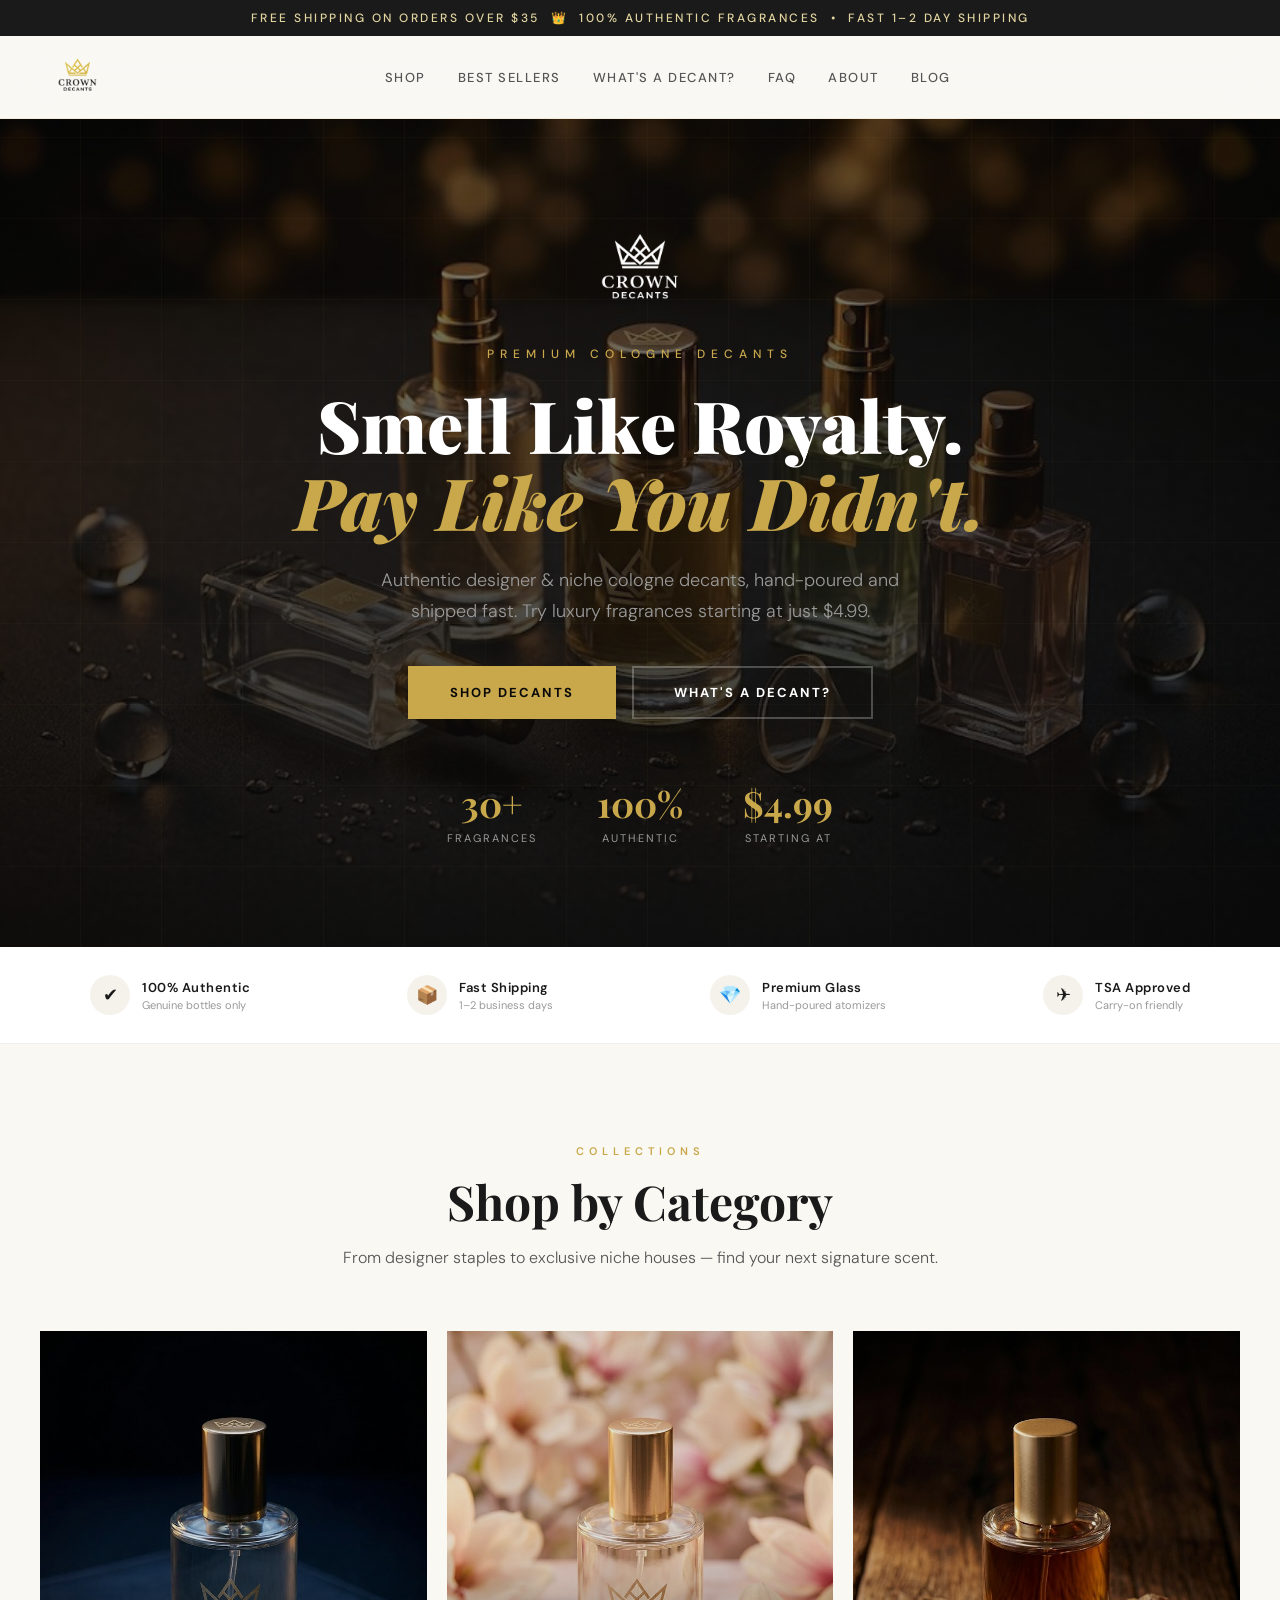
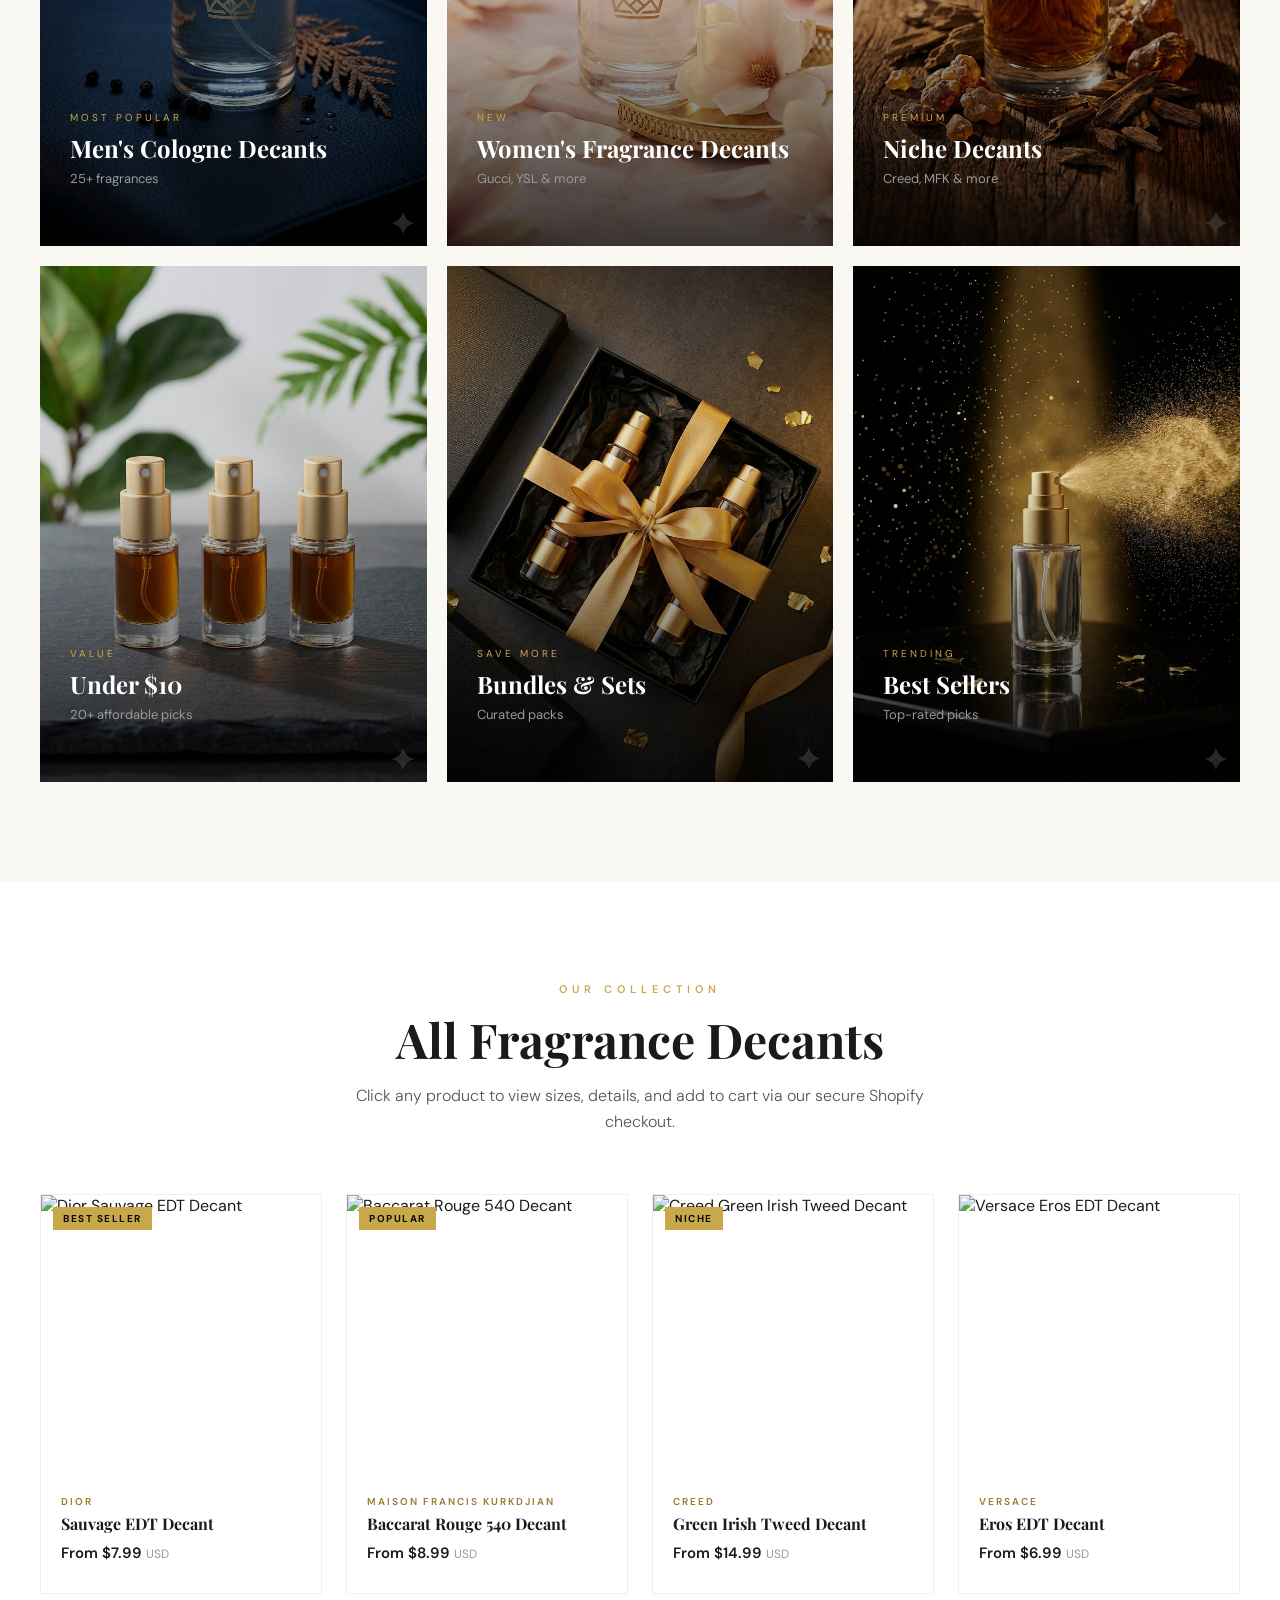
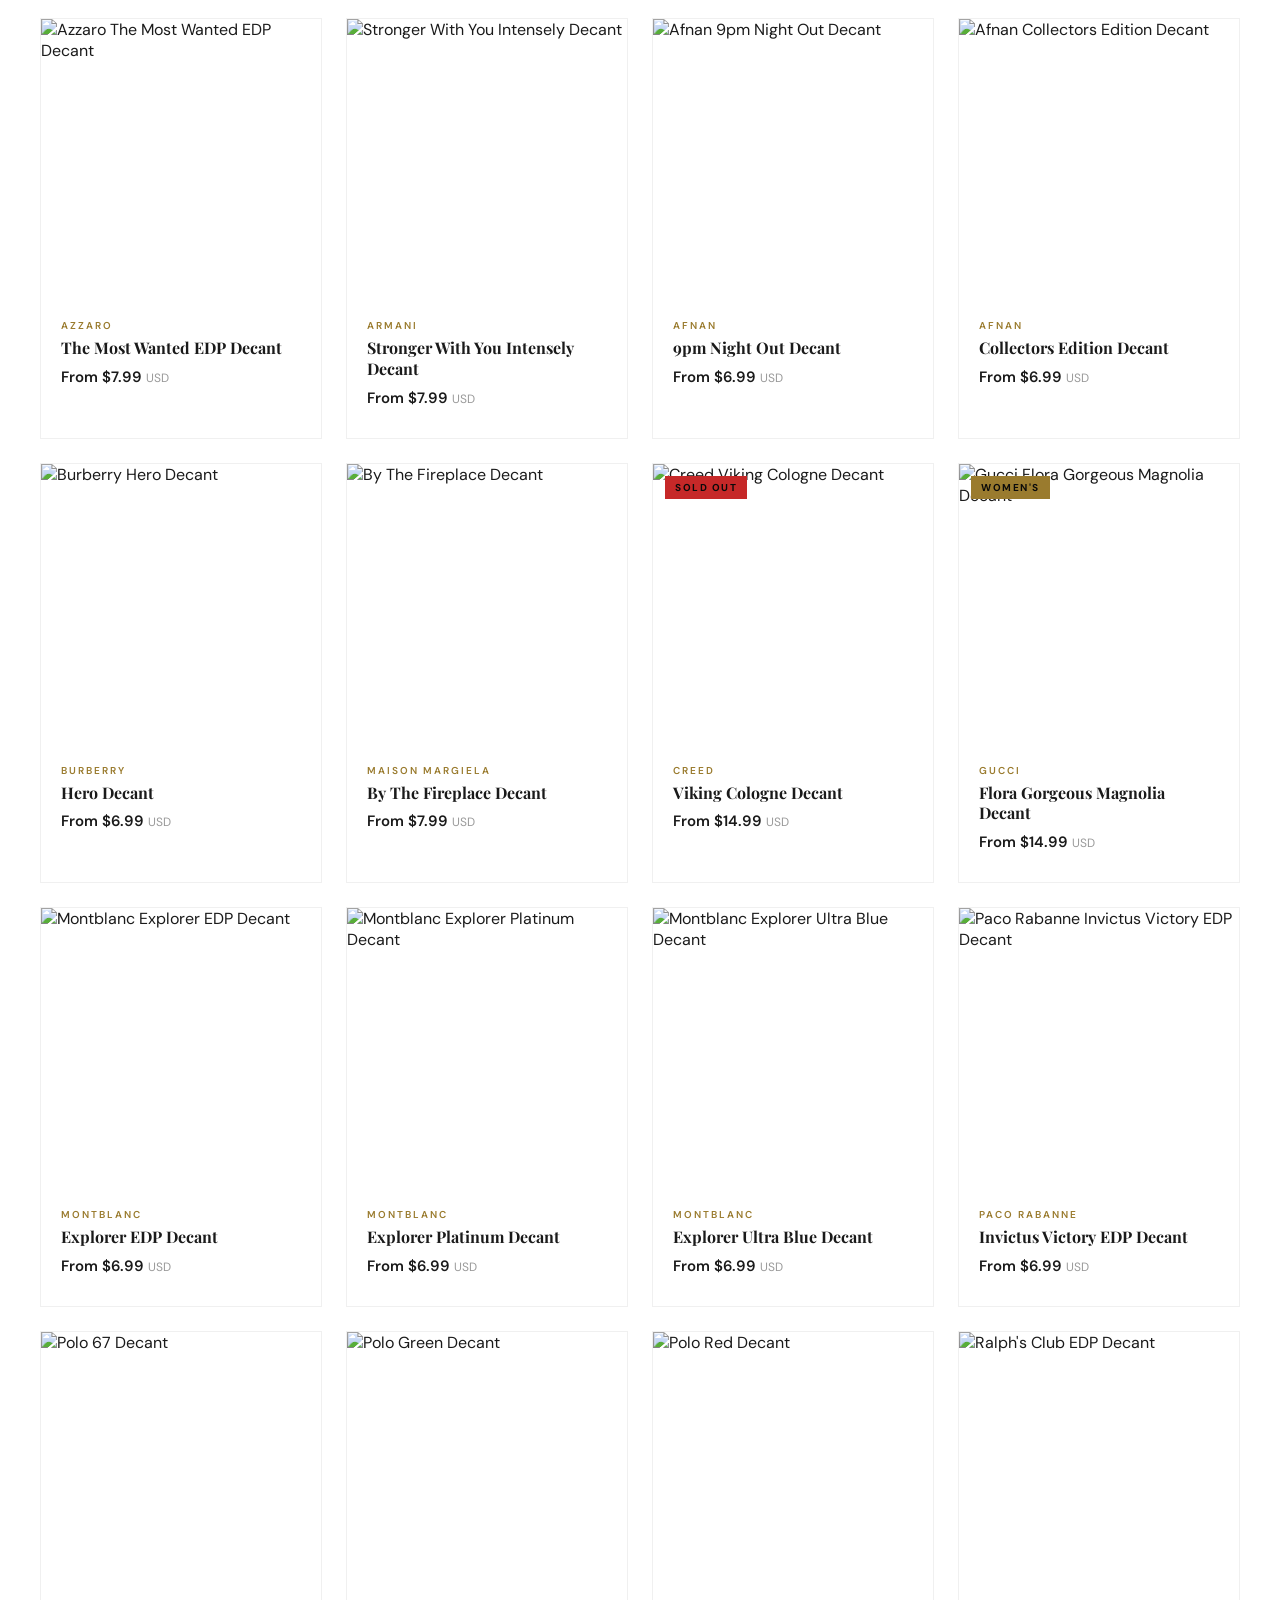
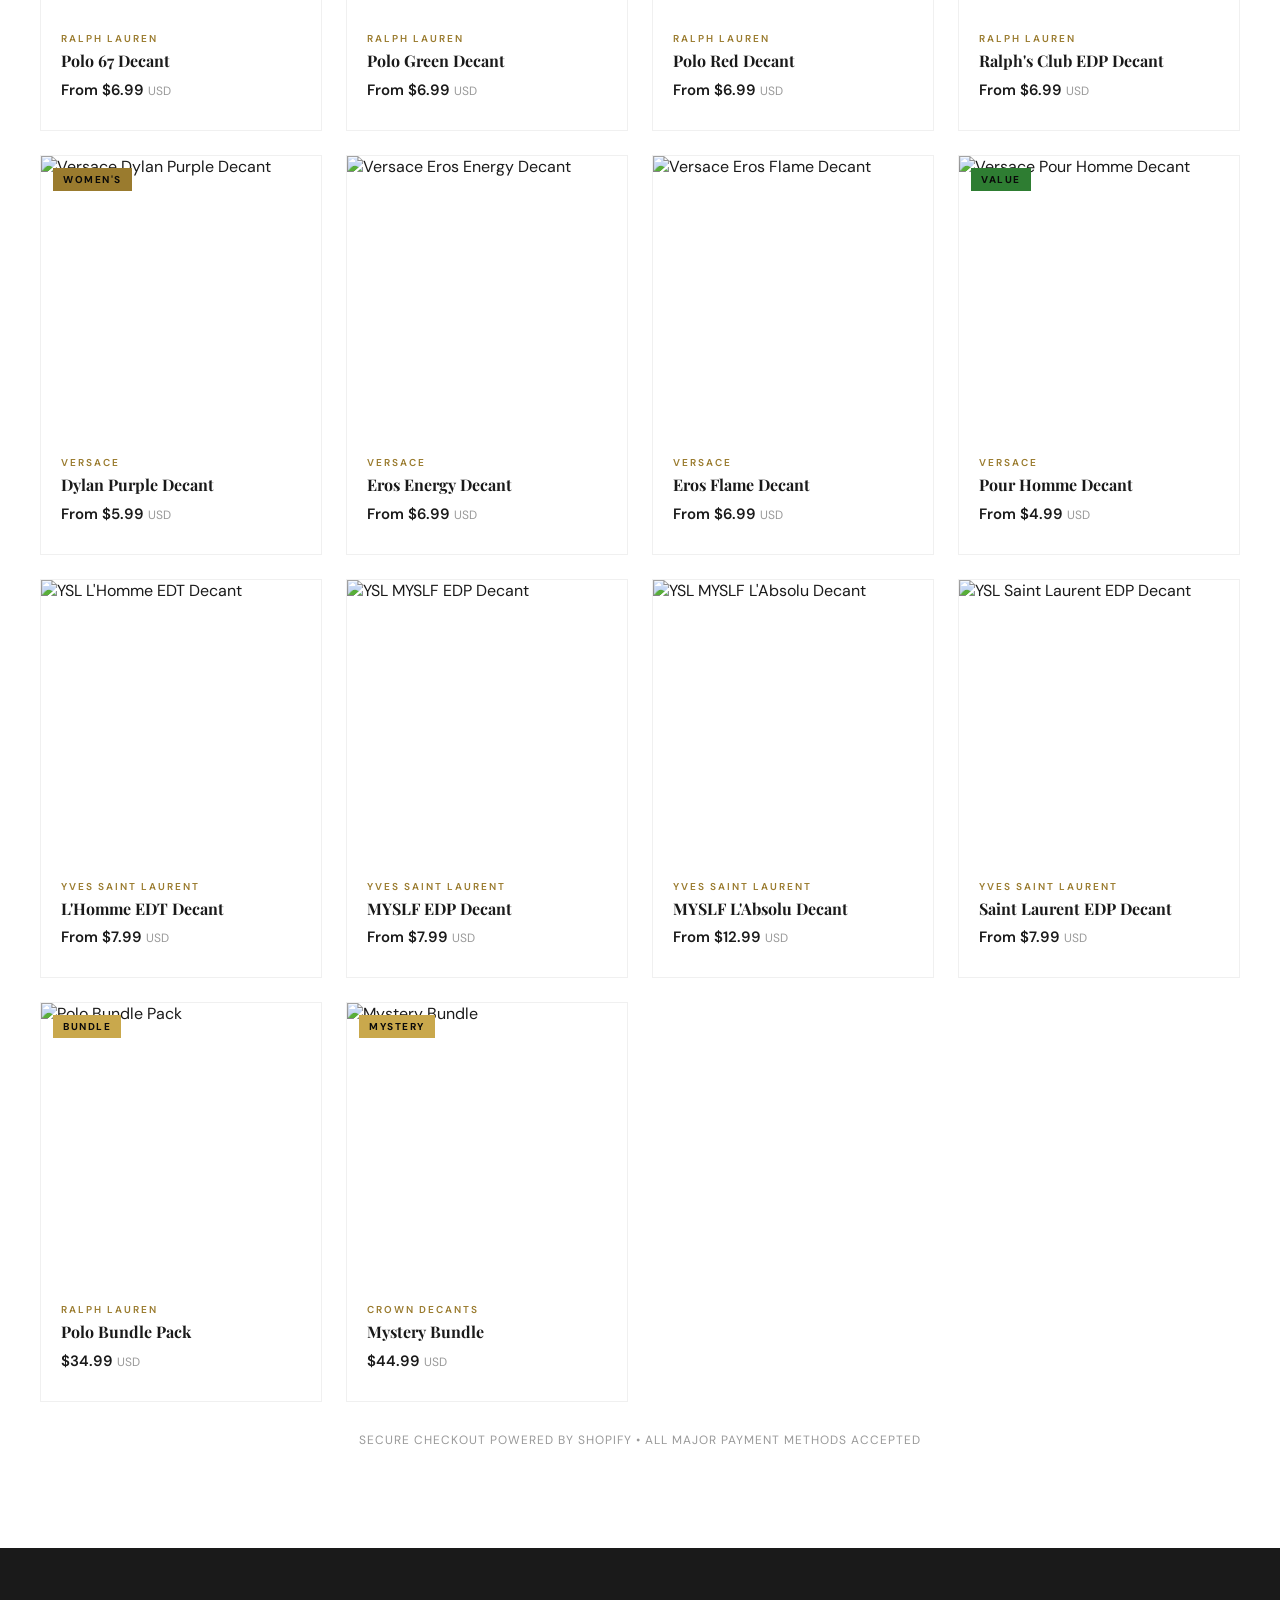
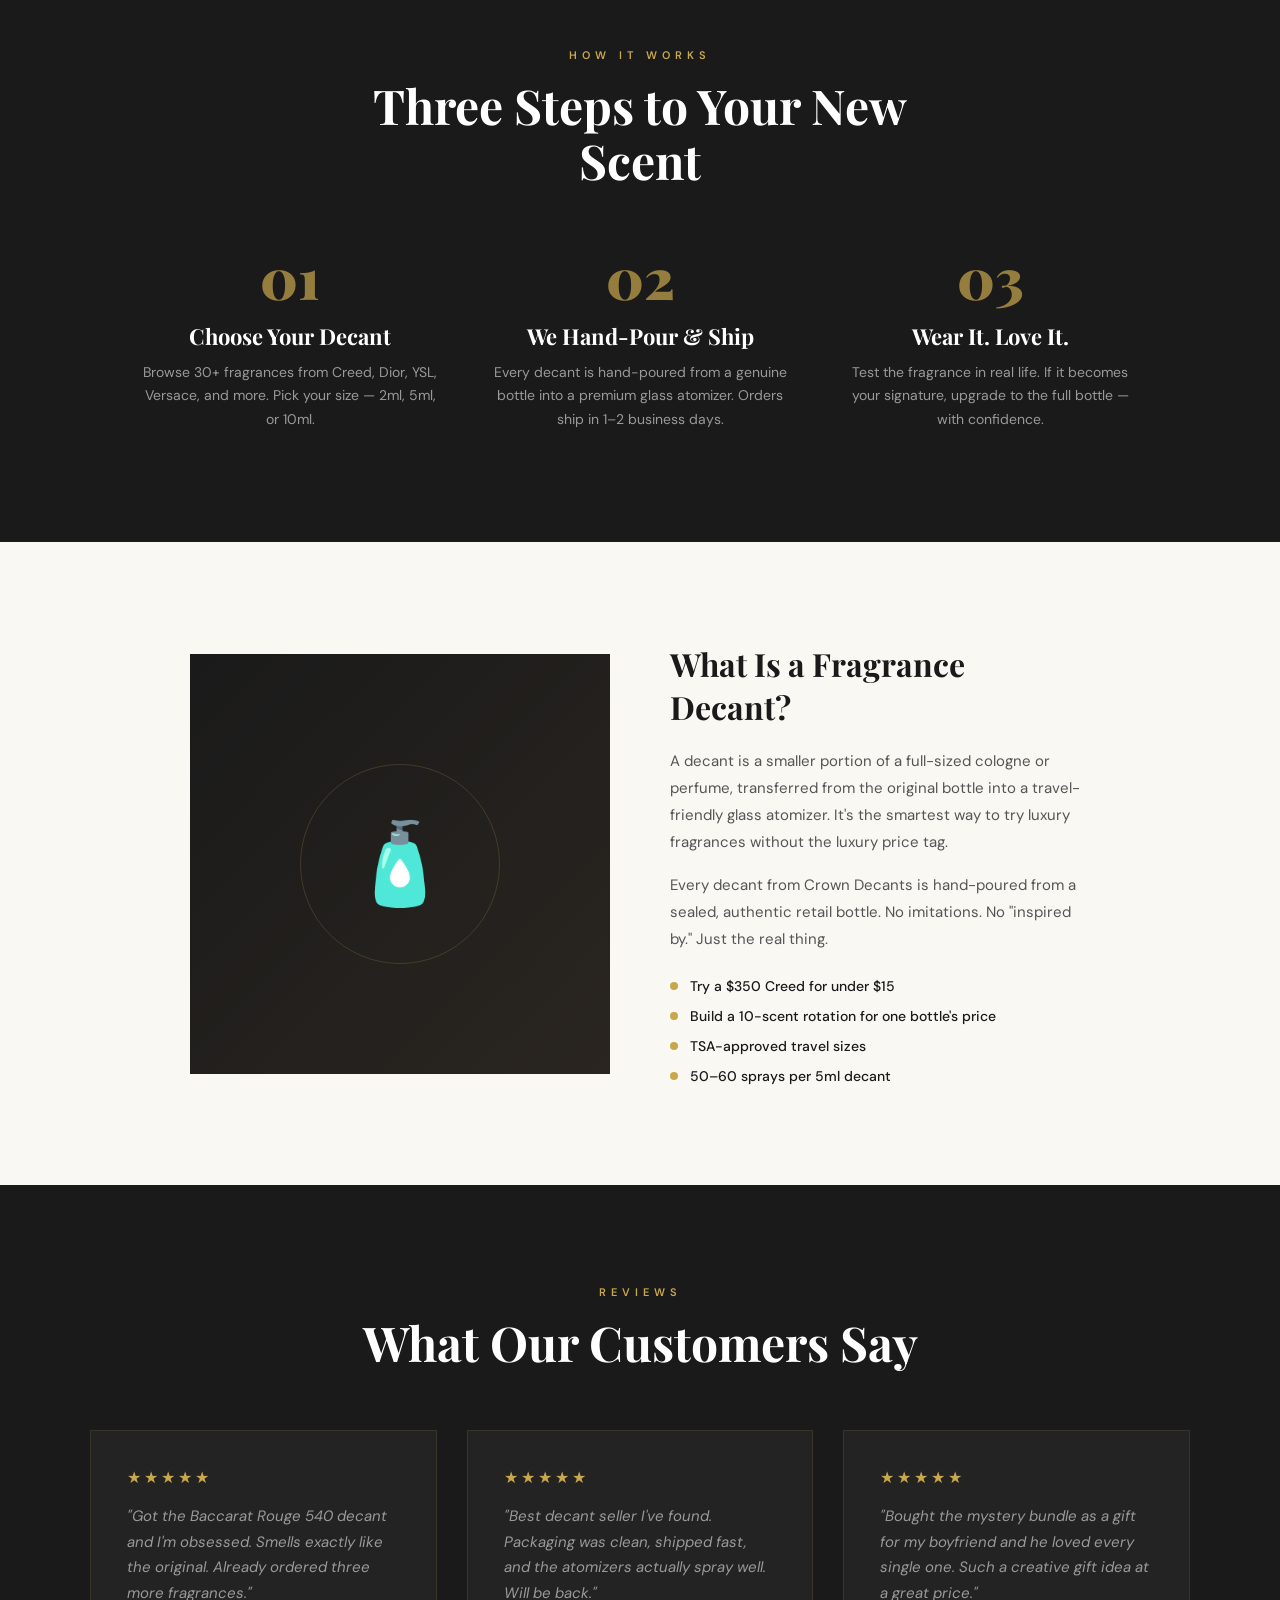
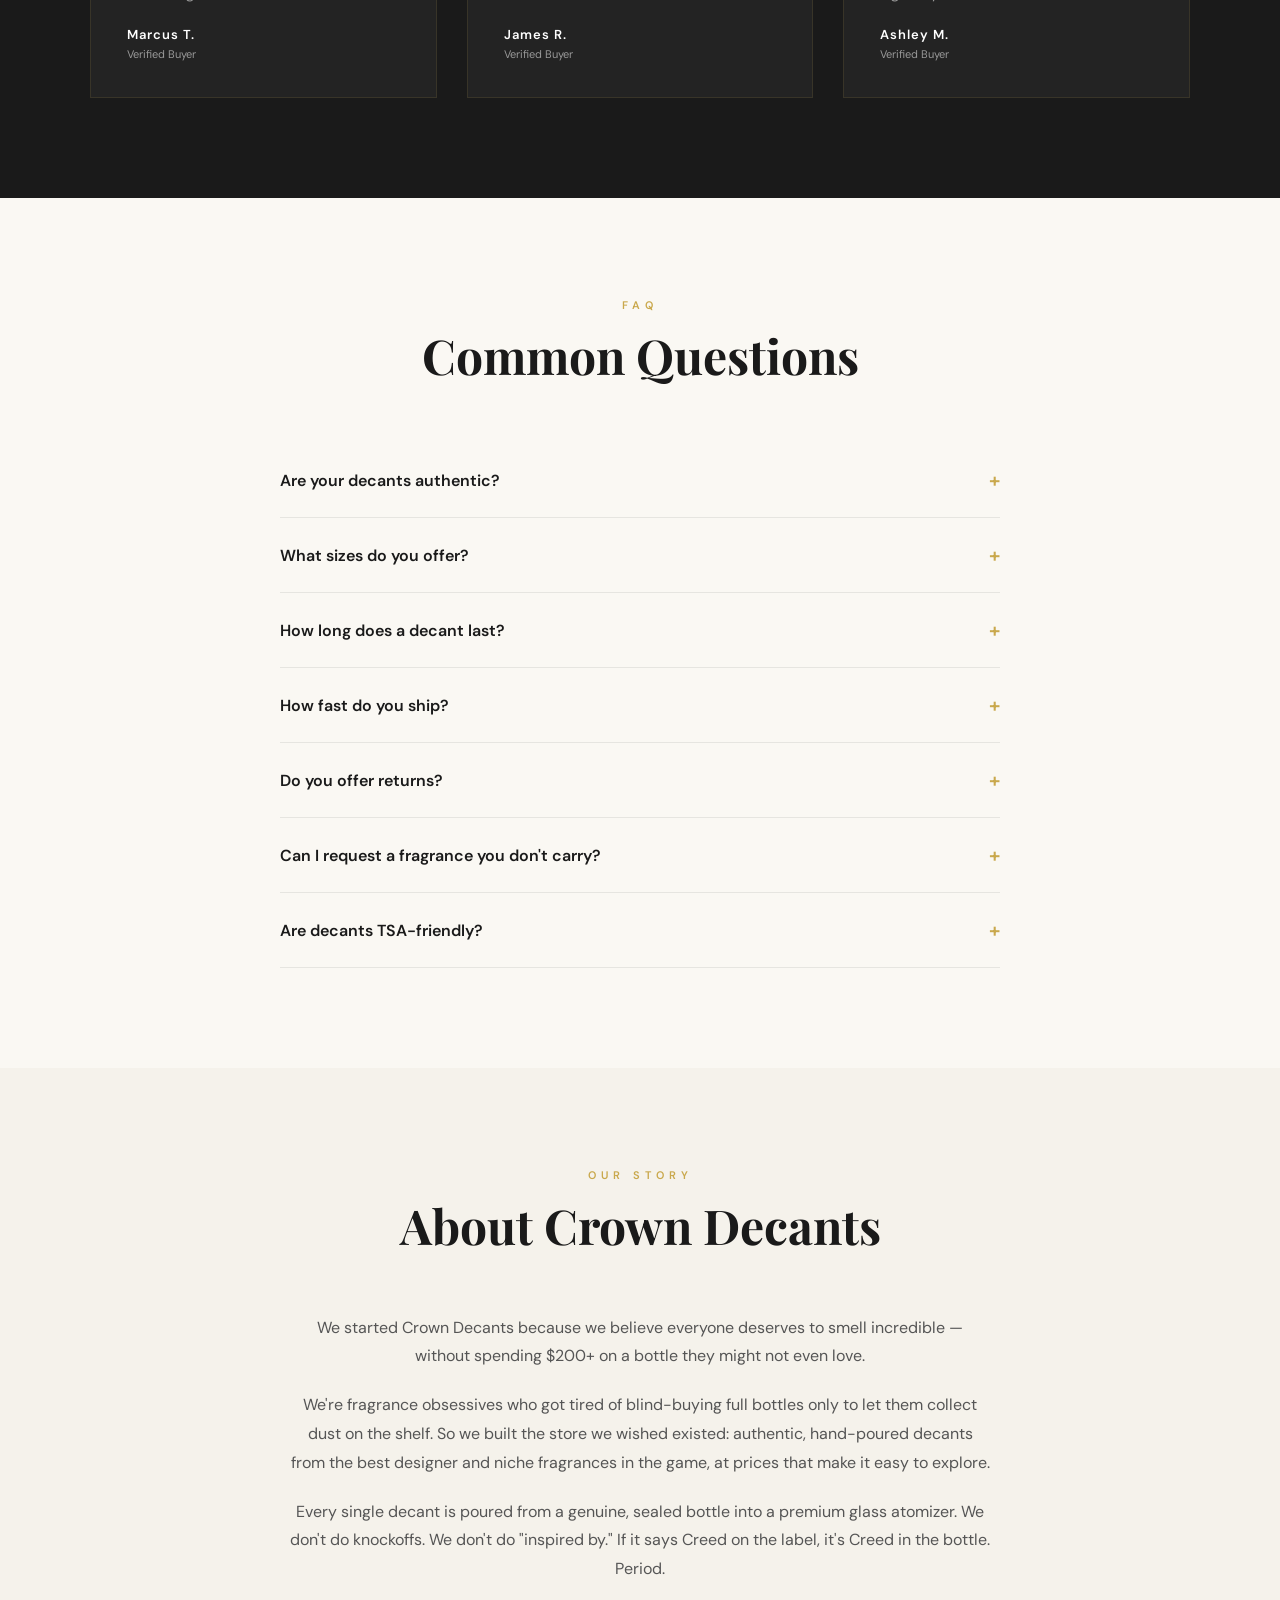
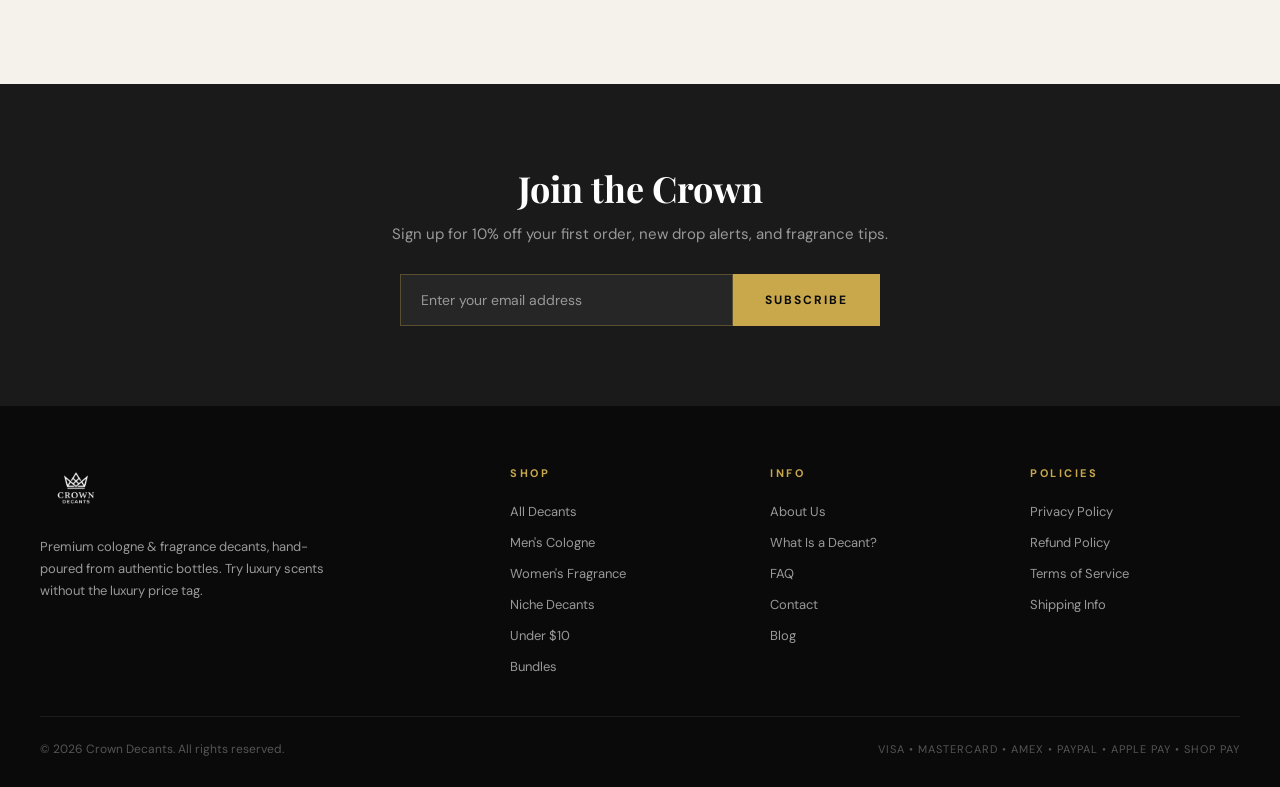
==== commit 1a715b2e: "Add files via upload" ====
--- a/index.html
+++ b/index.html
@@ -73,10 +73,7 @@
       <a href="#about">About</a>
       <a href="how-to-build-cologne-collection-on-a-budget.html">Blog</a>
     </div>
-    <a href="#" class="nav-cart">
-      <svg width="20" height="20" viewBox="0 0 24 24" fill="none" stroke="currentColor" stroke-width="2"><path d="M6 2L3 6v14a2 2 0 002 2h14a2 2 0 002-2V6l-3-4z"/><line x1="3" y1="6" x2="21" y2="6"/><path d="M16 10a4 4 0 01-8 0"/></svg>
-      <div class="cart-count">0</div>
-    </a>
+    <div class="nav-cart" id="nav-cart-placeholder" style="width:20px;"></div>
     <div class="hamburger" onclick="this.classList.toggle('open')">
       <span></span><span></span><span></span>
     </div>
@@ -155,7 +152,7 @@
     <p class="section-sub">From designer staples to exclusive niche houses — find your next signature scent.</p>
   </div>
   <div class="collections-grid">
-    <a class="collection-card cc-mens reveal" href="https://talltinescents.myshopify.com/collections/all" target="_blank">
+    <a class="collection-card cc-mens reveal" href="#products">
       <div class="collection-card-bg"></div>
       <div class="collection-card-overlay"></div>
       <div class="collection-card-content">
@@ -227,7 +224,7 @@
   </div>
   <div class="products-grid">
 
-    <a class="product-card reveal" href="https://talltinescents.myshopify.com/products/dior-sauvage-edt" target="_blank">
+    <div class="product-card reveal" data-handle="dior-sauvage-edt">
       <div class="product-img">
         <img src="https://talltinescents.myshopify.com/cdn/shop/files/D5D4D2F5-0676-4DB5-96B8-9574745865C6.jpg?v=1756849914&width=533" alt="Dior Sauvage EDT Decant" class="product-img-photo">
         <div class="product-badge">Best Seller</div>
@@ -236,10 +233,11 @@
         <div class="product-brand">Dior</div>
         <div class="product-name">Sauvage EDT Decant</div>
         <div class="product-price">From $7.99 <span>USD</span></div>
-      </div>
-    </a>
-
-    <a class="product-card reveal" href="https://talltinescents.myshopify.com/products/baccarat-rouge-540" target="_blank">
+      <div id="buy-button-dior-sauvage-edt" class="buy-button-container"></div>
+      </div>
+    </div>
+
+    <div class="product-card reveal" data-handle="baccarat-rouge-540">
       <div class="product-img">
         <img src="https://talltinescents.myshopify.com/cdn/shop/files/41B776DE-13EE-4F88-8BE6-EEDCCBF7EED7.jpg?v=1756673415&width=533" alt="Baccarat Rouge 540 Decant" class="product-img-photo">
         <div class="product-badge">Popular</div>
@@ -248,10 +246,11 @@
         <div class="product-brand">Maison Francis Kurkdjian</div>
         <div class="product-name">Baccarat Rouge 540 Decant</div>
         <div class="product-price">From $8.99 <span>USD</span></div>
-      </div>
-    </a>
-
-    <a class="product-card reveal" href="https://talltinescents.myshopify.com/products/creed-green-irish-tweed" target="_blank">
+      <div id="buy-button-baccarat-rouge-540" class="buy-button-container"></div>
+      </div>
+    </div>
+
+    <div class="product-card reveal" data-handle="creed-green-irish-tweed">
       <div class="product-img">
         <img src="https://talltinescents.myshopify.com/cdn/shop/files/E2F74F9E-95B3-44A5-83B0-0B1420A59B00.jpg?v=1774184265&width=533" alt="Creed Green Irish Tweed Decant" class="product-img-photo">
         <div class="product-badge">Niche</div>
@@ -260,10 +259,11 @@
         <div class="product-brand">Creed</div>
         <div class="product-name">Green Irish Tweed Decant</div>
         <div class="product-price">From $14.99 <span>USD</span></div>
-      </div>
-    </a>
-
-    <a class="product-card reveal" href="https://talltinescents.myshopify.com/products/versace-eros-edt" target="_blank">
+      <div id="buy-button-creed-green-irish-tweed" class="buy-button-container"></div>
+      </div>
+    </div>
+
+    <div class="product-card reveal" data-handle="versace-eros-edt">
       <div class="product-img">
         <img src="https://talltinescents.myshopify.com/cdn/shop/files/4120A8DA-F70F-4624-A644-788893D66B1B.jpg?v=1754668830&width=533" alt="Versace Eros EDT Decant" class="product-img-photo">
       </div>
@@ -271,10 +271,11 @@
         <div class="product-brand">Versace</div>
         <div class="product-name">Eros EDT Decant</div>
         <div class="product-price">From $6.99 <span>USD</span></div>
-      </div>
-    </a>
-
-    <a class="product-card reveal" href="https://talltinescents.myshopify.com/products/azzaro-the-most-wanted-edp" target="_blank">
+      <div id="buy-button-versace-eros-edt" class="buy-button-container"></div>
+      </div>
+    </div>
+
+    <div class="product-card reveal" data-handle="azzaro-the-most-wanted-edp">
       <div class="product-img">
         <img src="https://talltinescents.myshopify.com/cdn/shop/files/D139CB63-DE22-485E-9FDC-FFDE46E985F9.jpg?v=1757814639&width=533" alt="Azzaro The Most Wanted EDP Decant" class="product-img-photo">
       </div>
@@ -282,10 +283,11 @@
         <div class="product-brand">Azzaro</div>
         <div class="product-name">The Most Wanted EDP Decant</div>
         <div class="product-price">From $7.99 <span>USD</span></div>
-      </div>
-    </a>
-
-    <a class="product-card reveal" href="https://talltinescents.myshopify.com/products/stronger-with-you-intensely" target="_blank">
+      <div id="buy-button-azzaro-the-most-wanted-edp" class="buy-button-container"></div>
+      </div>
+    </div>
+
+    <div class="product-card reveal" data-handle="stronger-with-you-intensely">
       <div class="product-img">
         <img src="https://talltinescents.myshopify.com/cdn/shop/files/D5358BEA-DEBC-4EA8-8E8C-DE82D5BD89FC.jpg?v=1757272945&width=533" alt="Stronger With You Intensely Decant" class="product-img-photo">
       </div>
@@ -293,10 +295,11 @@
         <div class="product-brand">Armani</div>
         <div class="product-name">Stronger With You Intensely Decant</div>
         <div class="product-price">From $7.99 <span>USD</span></div>
-      </div>
-    </a>
-
-    <a class="product-card reveal" href="https://talltinescents.myshopify.com/products/afnan-9pm-night-out" target="_blank">
+      <div id="buy-button-stronger-with-you-intensely" class="buy-button-container"></div>
+      </div>
+    </div>
+
+    <div class="product-card reveal" data-handle="afnan-9pm-night-out">
       <div class="product-img">
         <img src="https://talltinescents.myshopify.com/cdn/shop/files/IMG-7199.jpg?v=1773412273&width=533" alt="Afnan 9pm Night Out Decant" class="product-img-photo">
       </div>
@@ -304,10 +307,11 @@
         <div class="product-brand">Afnan</div>
         <div class="product-name">9pm Night Out Decant</div>
         <div class="product-price">From $6.99 <span>USD</span></div>
-      </div>
-    </a>
-
-    <a class="product-card reveal" href="https://talltinescents.myshopify.com/products/afnan-collectors-addition" target="_blank">
+      <div id="buy-button-afnan-9pm-night-out" class="buy-button-container"></div>
+      </div>
+    </div>
+
+    <div class="product-card reveal" data-handle="afnan-collectors-addition">
       <div class="product-img">
         <img src="https://talltinescents.myshopify.com/cdn/shop/files/01E0F9FB-CA0F-4DC4-A5BD-8FCF83D770DA.jpg?v=1765286049&width=533" alt="Afnan Collectors Edition Decant" class="product-img-photo">
       </div>
@@ -315,10 +319,11 @@
         <div class="product-brand">Afnan</div>
         <div class="product-name">Collectors Edition Decant</div>
         <div class="product-price">From $6.99 <span>USD</span></div>
-      </div>
-    </a>
-
-    <a class="product-card reveal" href="https://talltinescents.myshopify.com/products/burberry-hero" target="_blank">
+      <div id="buy-button-afnan-collectors-addition" class="buy-button-container"></div>
+      </div>
+    </div>
+
+    <div class="product-card reveal" data-handle="burberry-hero">
       <div class="product-img">
         <img src="https://talltinescents.myshopify.com/cdn/shop/files/5662318A-EF91-4A8C-B1E5-90EE6DDDF772.jpg?v=1767056009&width=533" alt="Burberry Hero Decant" class="product-img-photo">
       </div>
@@ -326,10 +331,11 @@
         <div class="product-brand">Burberry</div>
         <div class="product-name">Hero Decant</div>
         <div class="product-price">From $6.99 <span>USD</span></div>
-      </div>
-    </a>
-
-    <a class="product-card reveal" href="https://talltinescents.myshopify.com/products/by-the-fireplace" target="_blank">
+      <div id="buy-button-burberry-hero" class="buy-button-container"></div>
+      </div>
+    </div>
+
+    <div class="product-card reveal" data-handle="by-the-fireplace">
       <div class="product-img">
         <img src="https://talltinescents.myshopify.com/cdn/shop/files/8A48B341-86D6-4C8B-943B-12B7BB064CEE.webp?v=1754869614&width=533" alt="By The Fireplace Decant" class="product-img-photo">
       </div>
@@ -337,10 +343,11 @@
         <div class="product-brand">Maison Margiela</div>
         <div class="product-name">By The Fireplace Decant</div>
         <div class="product-price">From $7.99 <span>USD</span></div>
-      </div>
-    </a>
-
-    <a class="product-card reveal" href="https://talltinescents.myshopify.com/products/creed-viking-cologne" target="_blank">
+      <div id="buy-button-by-the-fireplace" class="buy-button-container"></div>
+      </div>
+    </div>
+
+    <div class="product-card reveal" data-handle="creed-viking-cologne">
       <div class="product-img">
         <img src="https://talltinescents.myshopify.com/cdn/shop/files/IMG-7297.jpg?v=1774275547&width=533" alt="Creed Viking Cologne Decant" class="product-img-photo">
         <div class="product-badge" style="background:#C62828;">Sold Out</div>
@@ -349,10 +356,11 @@
         <div class="product-brand">Creed</div>
         <div class="product-name">Viking Cologne Decant</div>
         <div class="product-price">From $14.99 <span>USD</span></div>
-      </div>
-    </a>
-
-    <a class="product-card reveal" href="https://talltinescents.myshopify.com/products/gucci-flora-gorgeous-magnolia" target="_blank">
+      <div id="buy-button-creed-viking-cologne" class="buy-button-container"></div>
+      </div>
+    </div>
+
+    <div class="product-card reveal" data-handle="gucci-flora-gorgeous-magnolia">
       <div class="product-img">
         <img src="https://talltinescents.myshopify.com/cdn/shop/files/IMG-7069.jpg?v=1772044326&width=533" alt="Gucci Flora Gorgeous Magnolia Decant" class="product-img-photo">
         <div class="product-badge" style="background:#9A7B2E;">Women's</div>
@@ -361,10 +369,11 @@
         <div class="product-brand">Gucci</div>
         <div class="product-name">Flora Gorgeous Magnolia Decant</div>
         <div class="product-price">From $14.99 <span>USD</span></div>
-      </div>
-    </a>
-
-    <a class="product-card reveal" href="https://talltinescents.myshopify.com/products/mont-blanc-explorer-edp" target="_blank">
+      <div id="buy-button-gucci-flora-gorgeous-magnolia" class="buy-button-container"></div>
+      </div>
+    </div>
+
+    <div class="product-card reveal" data-handle="mont-blanc-explorer-edp">
       <div class="product-img">
         <img src="https://talltinescents.myshopify.com/cdn/shop/files/8F1E96D9-6214-42B4-AEE7-94A82A5D462A.png?v=1754694281&width=533" alt="Montblanc Explorer EDP Decant" class="product-img-photo">
       </div>
@@ -372,10 +381,11 @@
         <div class="product-brand">Montblanc</div>
         <div class="product-name">Explorer EDP Decant</div>
         <div class="product-price">From $6.99 <span>USD</span></div>
-      </div>
-    </a>
-
-    <a class="product-card reveal" href="https://talltinescents.myshopify.com/products/montblanc-explorer-platinum" target="_blank">
+      <div id="buy-button-mont-blanc-explorer-edp" class="buy-button-container"></div>
+      </div>
+    </div>
+
+    <div class="product-card reveal" data-handle="montblanc-explorer-platinum">
       <div class="product-img">
         <img src="https://talltinescents.myshopify.com/cdn/shop/files/F97BFCCF-DF0B-4528-A410-83F88771D1E0.jpg?v=1767056009&width=533" alt="Montblanc Explorer Platinum Decant" class="product-img-photo">
       </div>
@@ -383,10 +393,11 @@
         <div class="product-brand">Montblanc</div>
         <div class="product-name">Explorer Platinum Decant</div>
         <div class="product-price">From $6.99 <span>USD</span></div>
-      </div>
-    </a>
-
-    <a class="product-card reveal" href="https://talltinescents.myshopify.com/products/montblanc-explorer-ultra-blue" target="_blank">
+      <div id="buy-button-montblanc-explorer-platinum" class="buy-button-container"></div>
+      </div>
+    </div>
+
+    <div class="product-card reveal" data-handle="montblanc-explorer-ultra-blue">
       <div class="product-img">
         <img src="https://talltinescents.myshopify.com/cdn/shop/files/128DD8F3-2DA7-4FE8-BA63-9DE1133B433B.jpg?v=1767056009&width=533" alt="Montblanc Explorer Ultra Blue Decant" class="product-img-photo">
       </div>
@@ -394,10 +405,11 @@
         <div class="product-brand">Montblanc</div>
         <div class="product-name">Explorer Ultra Blue Decant</div>
         <div class="product-price">From $6.99 <span>USD</span></div>
-      </div>
-    </a>
-
-    <a class="product-card reveal" href="https://talltinescents.myshopify.com/products/paco-rabanne-invictus-victory-edp" target="_blank">
+      <div id="buy-button-montblanc-explorer-ultra-blue" class="buy-button-container"></div>
+      </div>
+    </div>
+
+    <div class="product-card reveal" data-handle="paco-rabanne-invictus-victory-edp">
       <div class="product-img">
         <img src="https://talltinescents.myshopify.com/cdn/shop/files/D63EAF0B-ECFC-49BC-9869-A6C19133ABBA.jpg?v=1769953539&width=533" alt="Paco Rabanne Invictus Victory EDP Decant" class="product-img-photo">
       </div>
@@ -405,10 +417,11 @@
         <div class="product-brand">Paco Rabanne</div>
         <div class="product-name">Invictus Victory EDP Decant</div>
         <div class="product-price">From $6.99 <span>USD</span></div>
-      </div>
-    </a>
-
-    <a class="product-card reveal" href="https://talltinescents.myshopify.com/products/polo-67" target="_blank">
+      <div id="buy-button-paco-rabanne-invictus-victory-edp" class="buy-button-container"></div>
+      </div>
+    </div>
+
+    <div class="product-card reveal" data-handle="polo-67">
       <div class="product-img">
         <img src="https://talltinescents.myshopify.com/cdn/shop/files/19BBD45D-3C36-4866-8C8C-77FDA38B89FA.png?v=1754669306&width=533" alt="Polo 67 Decant" class="product-img-photo">
       </div>
@@ -416,10 +429,11 @@
         <div class="product-brand">Ralph Lauren</div>
         <div class="product-name">Polo 67 Decant</div>
         <div class="product-price">From $6.99 <span>USD</span></div>
-      </div>
-    </a>
-
-    <a class="product-card reveal" href="https://talltinescents.myshopify.com/products/polo-green" target="_blank">
+      <div id="buy-button-polo-67" class="buy-button-container"></div>
+      </div>
+    </div>
+
+    <div class="product-card reveal" data-handle="polo-green">
       <div class="product-img">
         <img src="https://talltinescents.myshopify.com/cdn/shop/files/C4181B93-940A-4ABA-8A03-1A6E75790139.webp?v=1767474267&width=533" alt="Polo Green Decant" class="product-img-photo">
       </div>
@@ -427,10 +441,11 @@
         <div class="product-brand">Ralph Lauren</div>
         <div class="product-name">Polo Green Decant</div>
         <div class="product-price">From $6.99 <span>USD</span></div>
-      </div>
-    </a>
-
-    <a class="product-card reveal" href="https://talltinescents.myshopify.com/products/polo-red" target="_blank">
+      <div id="buy-button-polo-green" class="buy-button-container"></div>
+      </div>
+    </div>
+
+    <div class="product-card reveal" data-handle="polo-red">
       <div class="product-img">
         <img src="https://talltinescents.myshopify.com/cdn/shop/files/07921EE4-583E-416F-882E-1ADA0BC0F974.jpg?v=1757273712&width=533" alt="Polo Red Decant" class="product-img-photo">
       </div>
@@ -438,10 +453,11 @@
         <div class="product-brand">Ralph Lauren</div>
         <div class="product-name">Polo Red Decant</div>
         <div class="product-price">From $6.99 <span>USD</span></div>
-      </div>
-    </a>
-
-    <a class="product-card reveal" href="https://talltinescents.myshopify.com/products/ralph-s-club-edp" target="_blank">
+      <div id="buy-button-polo-red" class="buy-button-container"></div>
+      </div>
+    </div>
+
+    <div class="product-card reveal" data-handle="ralph-s-club-edp">
       <div class="product-img">
         <img src="https://talltinescents.myshopify.com/cdn/shop/files/F90FC4FA-5ED3-4C43-B579-75B60B1C2D3D.jpg?v=1758636135&width=533" alt="Ralph's Club EDP Decant" class="product-img-photo">
       </div>
@@ -449,10 +465,11 @@
         <div class="product-brand">Ralph Lauren</div>
         <div class="product-name">Ralph's Club EDP Decant</div>
         <div class="product-price">From $6.99 <span>USD</span></div>
-      </div>
-    </a>
-
-    <a class="product-card reveal" href="https://talltinescents.myshopify.com/products/versace-dylan-purple" target="_blank">
+      <div id="buy-button-ralph-s-club-edp" class="buy-button-container"></div>
+      </div>
+    </div>
+
+    <div class="product-card reveal" data-handle="versace-dylan-purple">
       <div class="product-img">
         <img src="https://talltinescents.myshopify.com/cdn/shop/files/A84EC5D7-B207-4A70-9DE0-67511200E8E1.jpg?v=1757273376&width=533" alt="Versace Dylan Purple Decant" class="product-img-photo">
         <div class="product-badge" style="background:#9A7B2E;">Women's</div>
@@ -461,10 +478,11 @@
         <div class="product-brand">Versace</div>
         <div class="product-name">Dylan Purple Decant</div>
         <div class="product-price">From $5.99 <span>USD</span></div>
-      </div>
-    </a>
-
-    <a class="product-card reveal" href="https://talltinescents.myshopify.com/products/versace-eros-energy" target="_blank">
+      <div id="buy-button-versace-dylan-purple" class="buy-button-container"></div>
+      </div>
+    </div>
+
+    <div class="product-card reveal" data-handle="versace-eros-energy">
       <div class="product-img">
         <img src="https://talltinescents.myshopify.com/cdn/shop/files/74FA0228-0D03-4C7F-9DA8-E0E1CFDEACEA.jpg?v=1767056009&width=533" alt="Versace Eros Energy Decant" class="product-img-photo">
       </div>
@@ -472,10 +490,11 @@
         <div class="product-brand">Versace</div>
         <div class="product-name">Eros Energy Decant</div>
         <div class="product-price">From $6.99 <span>USD</span></div>
-      </div>
-    </a>
-
-    <a class="product-card reveal" href="https://talltinescents.myshopify.com/products/versace-eros-flame" target="_blank">
+      <div id="buy-button-versace-eros-energy" class="buy-button-container"></div>
+      </div>
+    </div>
+
+    <div class="product-card reveal" data-handle="versace-eros-flame">
       <div class="product-img">
         <img src="https://talltinescents.myshopify.com/cdn/shop/files/1EF87A58-21DD-4CC0-B00F-89227D77E8D5.jpg?v=1754668830&width=533" alt="Versace Eros Flame Decant" class="product-img-photo">
       </div>
@@ -483,10 +502,11 @@
         <div class="product-brand">Versace</div>
         <div class="product-name">Eros Flame Decant</div>
         <div class="product-price">From $6.99 <span>USD</span></div>
-      </div>
-    </a>
-
-    <a class="product-card reveal" href="https://talltinescents.myshopify.com/products/versace-pour-homme" target="_blank">
+      <div id="buy-button-versace-eros-flame" class="buy-button-container"></div>
+      </div>
+    </div>
+
+    <div class="product-card reveal" data-handle="versace-pour-homme">
       <div class="product-img">
         <img src="https://talltinescents.myshopify.com/cdn/shop/files/2D58900C-48E3-4A3B-A2D3-E257EB184AFB.jpg?v=1754668830&width=533" alt="Versace Pour Homme Decant" class="product-img-photo">
         <div class="product-badge" style="background:#2E7D32;">Value</div>
@@ -495,10 +515,11 @@
         <div class="product-brand">Versace</div>
         <div class="product-name">Pour Homme Decant</div>
         <div class="product-price">From $4.99 <span>USD</span></div>
-      </div>
-    </a>
-
-    <a class="product-card reveal" href="https://talltinescents.myshopify.com/products/ysl-l-homme" target="_blank">
+      <div id="buy-button-versace-pour-homme" class="buy-button-container"></div>
+      </div>
+    </div>
+
+    <div class="product-card reveal" data-handle="ysl-l-homme">
       <div class="product-img">
         <img src="https://talltinescents.myshopify.com/cdn/shop/files/BB896100-61B6-4BAD-A967-CDE4CDCD0344.webp?v=1754952794&width=533" alt="YSL L'Homme EDT Decant" class="product-img-photo">
       </div>
@@ -506,10 +527,11 @@
         <div class="product-brand">Yves Saint Laurent</div>
         <div class="product-name">L'Homme EDT Decant</div>
         <div class="product-price">From $7.99 <span>USD</span></div>
-      </div>
-    </a>
-
-    <a class="product-card reveal" href="https://talltinescents.myshopify.com/products/ysl-myself-edp" target="_blank">
+      <div id="buy-button-ysl-l-homme" class="buy-button-container"></div>
+      </div>
+    </div>
+
+    <div class="product-card reveal" data-handle="ysl-myself-edp">
       <div class="product-img">
         <img src="https://talltinescents.myshopify.com/cdn/shop/files/305FDE8F-26E7-4BAC-BBB2-A1F07CB2C9C7.jpg?v=1757814998&width=533" alt="YSL MYSLF EDP Decant" class="product-img-photo">
       </div>
@@ -517,10 +539,11 @@
         <div class="product-brand">Yves Saint Laurent</div>
         <div class="product-name">MYSLF EDP Decant</div>
         <div class="product-price">From $7.99 <span>USD</span></div>
-      </div>
-    </a>
-
-    <a class="product-card reveal" href="https://talltinescents.myshopify.com/products/ysl-myslf-l-absolu" target="_blank">
+      <div id="buy-button-ysl-myself-edp" class="buy-button-container"></div>
+      </div>
+    </div>
+
+    <div class="product-card reveal" data-handle="ysl-myslf-l-absolu">
       <div class="product-img">
         <img src="https://talltinescents.myshopify.com/cdn/shop/files/65CA88F7-4FB8-4546-A370-AD94409FA42B.jpg?v=1768165453&width=533" alt="YSL MYSLF L'Absolu Decant" class="product-img-photo">
       </div>
@@ -528,10 +551,11 @@
         <div class="product-brand">Yves Saint Laurent</div>
         <div class="product-name">MYSLF L'Absolu Decant</div>
         <div class="product-price">From $12.99 <span>USD</span></div>
-      </div>
-    </a>
-
-    <a class="product-card reveal" href="https://talltinescents.myshopify.com/products/ysl-saint-laurent-edp" target="_blank">
+      <div id="buy-button-ysl-myslf-l-absolu" class="buy-button-container"></div>
+      </div>
+    </div>
+
+    <div class="product-card reveal" data-handle="ysl-saint-laurent-edp">
       <div class="product-img">
         <img src="https://talltinescents.myshopify.com/cdn/shop/files/81982D74-C7DE-44A2-998A-2D3A3BA462B3.jpg?v=1757817824&width=533" alt="YSL Saint Laurent EDP Decant" class="product-img-photo">
       </div>
@@ -539,10 +563,11 @@
         <div class="product-brand">Yves Saint Laurent</div>
         <div class="product-name">Saint Laurent EDP Decant</div>
         <div class="product-price">From $7.99 <span>USD</span></div>
-      </div>
-    </a>
-
-    <a class="product-card reveal" href="https://talltinescents.myshopify.com/products/polo-by-ralph-lauren-edt-bundle-pack" target="_blank">
+      <div id="buy-button-ysl-saint-laurent-edp" class="buy-button-container"></div>
+      </div>
+    </div>
+
+    <div class="product-card reveal" data-handle="polo-by-ralph-lauren-edt-bundle-pack">
       <div class="product-img">
         <img src="https://talltinescents.myshopify.com/cdn/shop/files/F9A6AA1B-FF94-4F60-938B-89FAAD1ED893.jpg?v=1767474819&width=533" alt="Polo Bundle Pack" class="product-img-photo">
         <div class="product-badge">Bundle</div>
@@ -551,10 +576,11 @@
         <div class="product-brand">Ralph Lauren</div>
         <div class="product-name">Polo Bundle Pack</div>
         <div class="product-price">$34.99 <span>USD</span></div>
-      </div>
-    </a>
-
-    <a class="product-card reveal" href="https://talltinescents.myshopify.com/products/mystery-bundle" target="_blank">
+      <div id="buy-button-polo-by-ralph-lauren-edt-bundle-pack" class="buy-button-container"></div>
+      </div>
+    </div>
+
+    <div class="product-card reveal" data-handle="mystery-bundle">
       <div class="product-img">
         <img src="https://talltinescents.myshopify.com/cdn/shop/files/E301CFD5-0F08-43E4-97EE-43B1256DE911.png?v=1767027190&width=533" alt="Mystery Bundle" class="product-img-photo">
         <div class="product-badge">Mystery</div>
@@ -564,7 +590,7 @@
         <div class="product-name">Mystery Bundle</div>
         <div class="product-price">$44.99 <span>USD</span></div>
       </div>
-    </a>
+    </div>
 
   </div>
   <p style="text-align: center; margin-top: 30px; font-size: 12px; color: var(--light-gray); letter-spacing: 1px;">SECURE CHECKOUT POWERED BY SHOPIFY &bull; ALL MAJOR PAYMENT METHODS ACCEPTED</p>
@@ -591,6 +617,7 @@
       <div class="how-step-num">03</div>
       <div class="how-step-title">Wear It. Love It.</div>
       <div class="how-step-desc">Test the fragrance in real life. If it becomes your signature, upgrade to the full bottle — with confidence.</div>
+    <div id="buy-button-mystery-bundle" class="buy-button-container"></div>
     </div>
   </div>
 </section>
@@ -715,7 +742,7 @@
     <div>
       <div class="footer-heading">Shop</div>
       <ul class="footer-links">
-        <li><a href="https://talltinescents.myshopify.com/collections/all" target="_blank">All Decants</a></li>
+        <li><a href="#products">All Decants</a></li>
         <li><a href="#products">Men's Cologne</a></li>
         <li><a href="#products">Women's Fragrance</a></li>
         <li><a href="#products">Niche Decants</a></li>
--- a/styles.css
+++ b/styles.css
@@ -59,22 +59,14 @@
   padding: 16px 40px;
 }
 .logo {
-  font-family: var(--serif);
-  font-size: 22px;
-  font-weight: 900;
-  color: var(--charcoal);
   text-decoration: none;
-  letter-spacing: 1px;
-  display: flex;
-  align-items: center;
-  height: 36px;
-  overflow: hidden;
+  display: flex;
+  align-items: center;
 }
 .logo-img {
-  height: 90px;
+  height: 50px;
   width: auto;
   object-fit: contain;
-  margin-top: -6px;
 }
 .logo-img-footer {
   height: 48px;
@@ -852,3 +844,25 @@
   opacity: 1;
   transform: translateY(0);
 }
+
+/* ============ SHOPIFY BUY BUTTON OVERRIDES ============ */
+.buy-button-container {
+  margin-top: 10px;
+}
+.buy-button-container iframe {
+  width: 100% !important;
+}
+.shopify-buy__btn-wrapper {
+  margin-top: 4px !important;
+}
+.shopify-buy__option-select-wrapper {
+  margin-bottom: 4px !important;
+}
+/* Product cards are no longer links */
+.product-card {
+  cursor: default;
+}
+.product-card:hover {
+  transform: translateY(-4px);
+  box-shadow: 0 20px 40px rgba(0,0,0,0.08);
+}
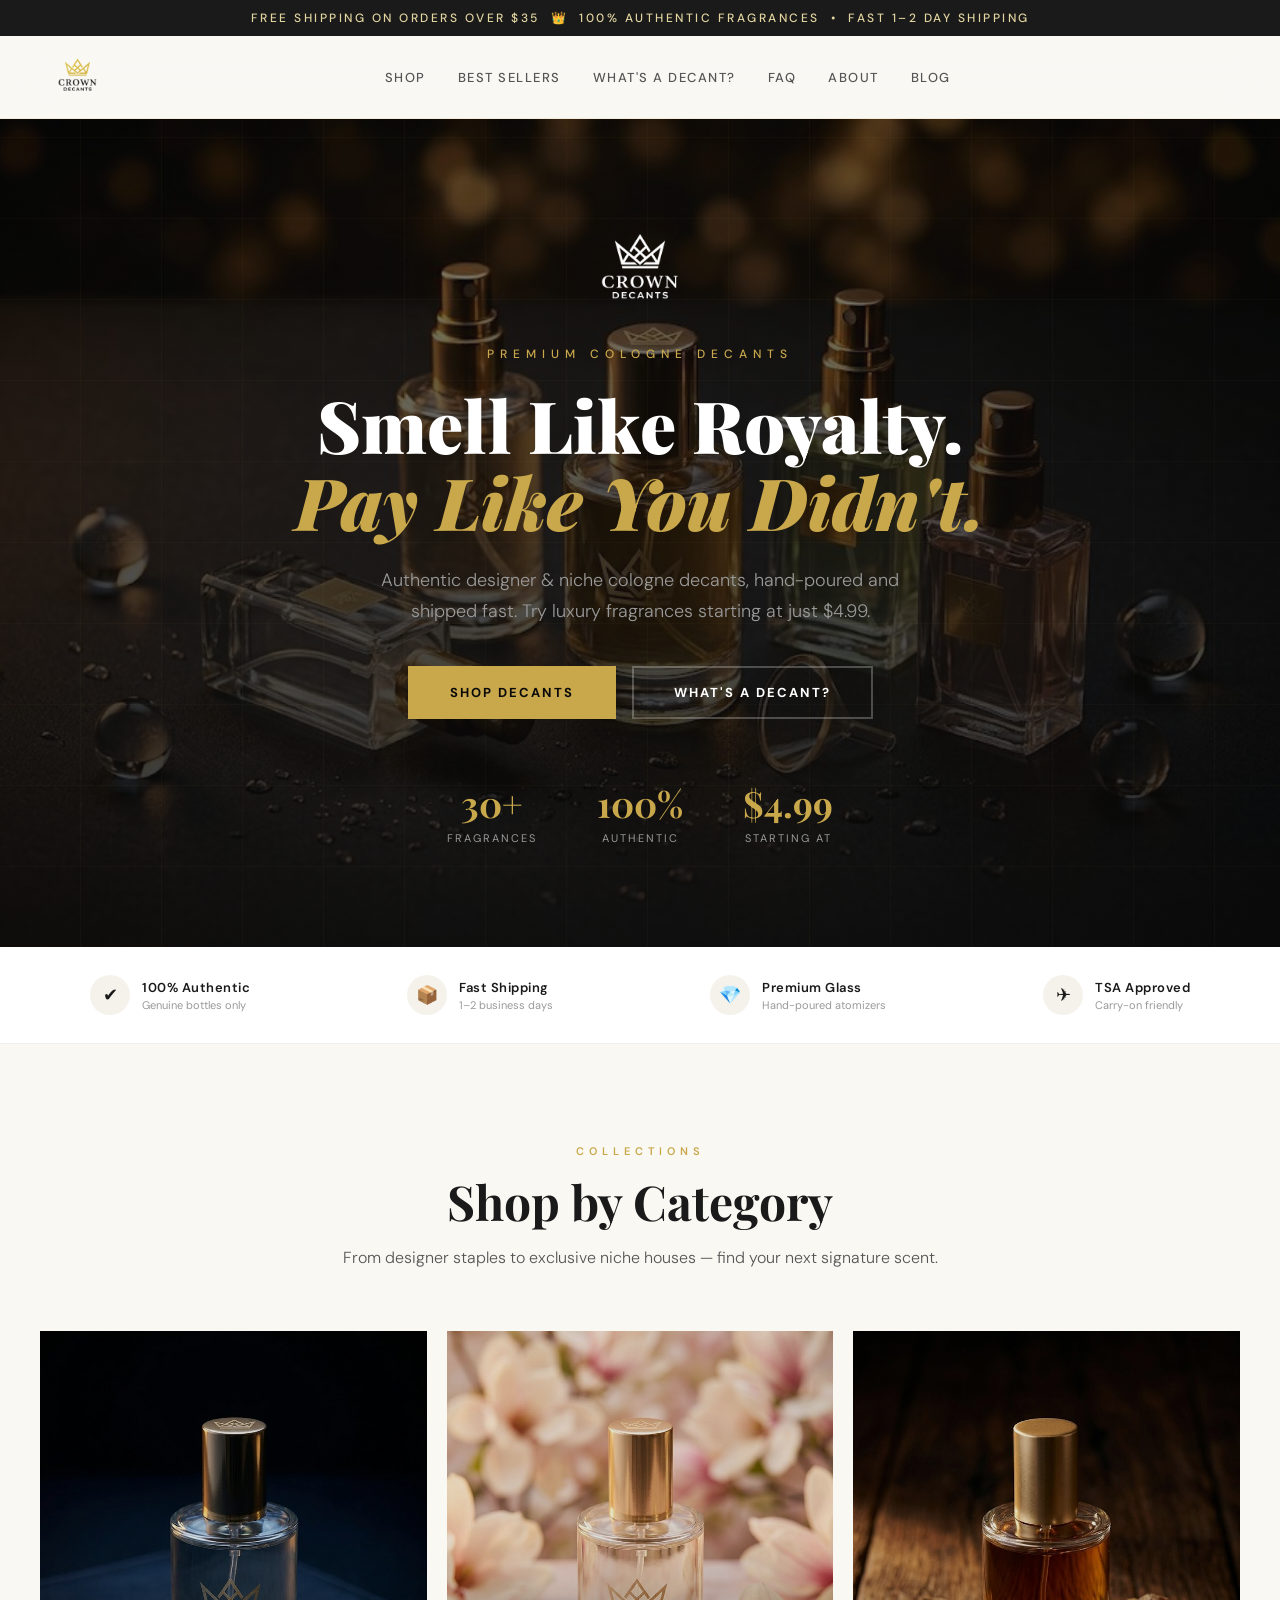
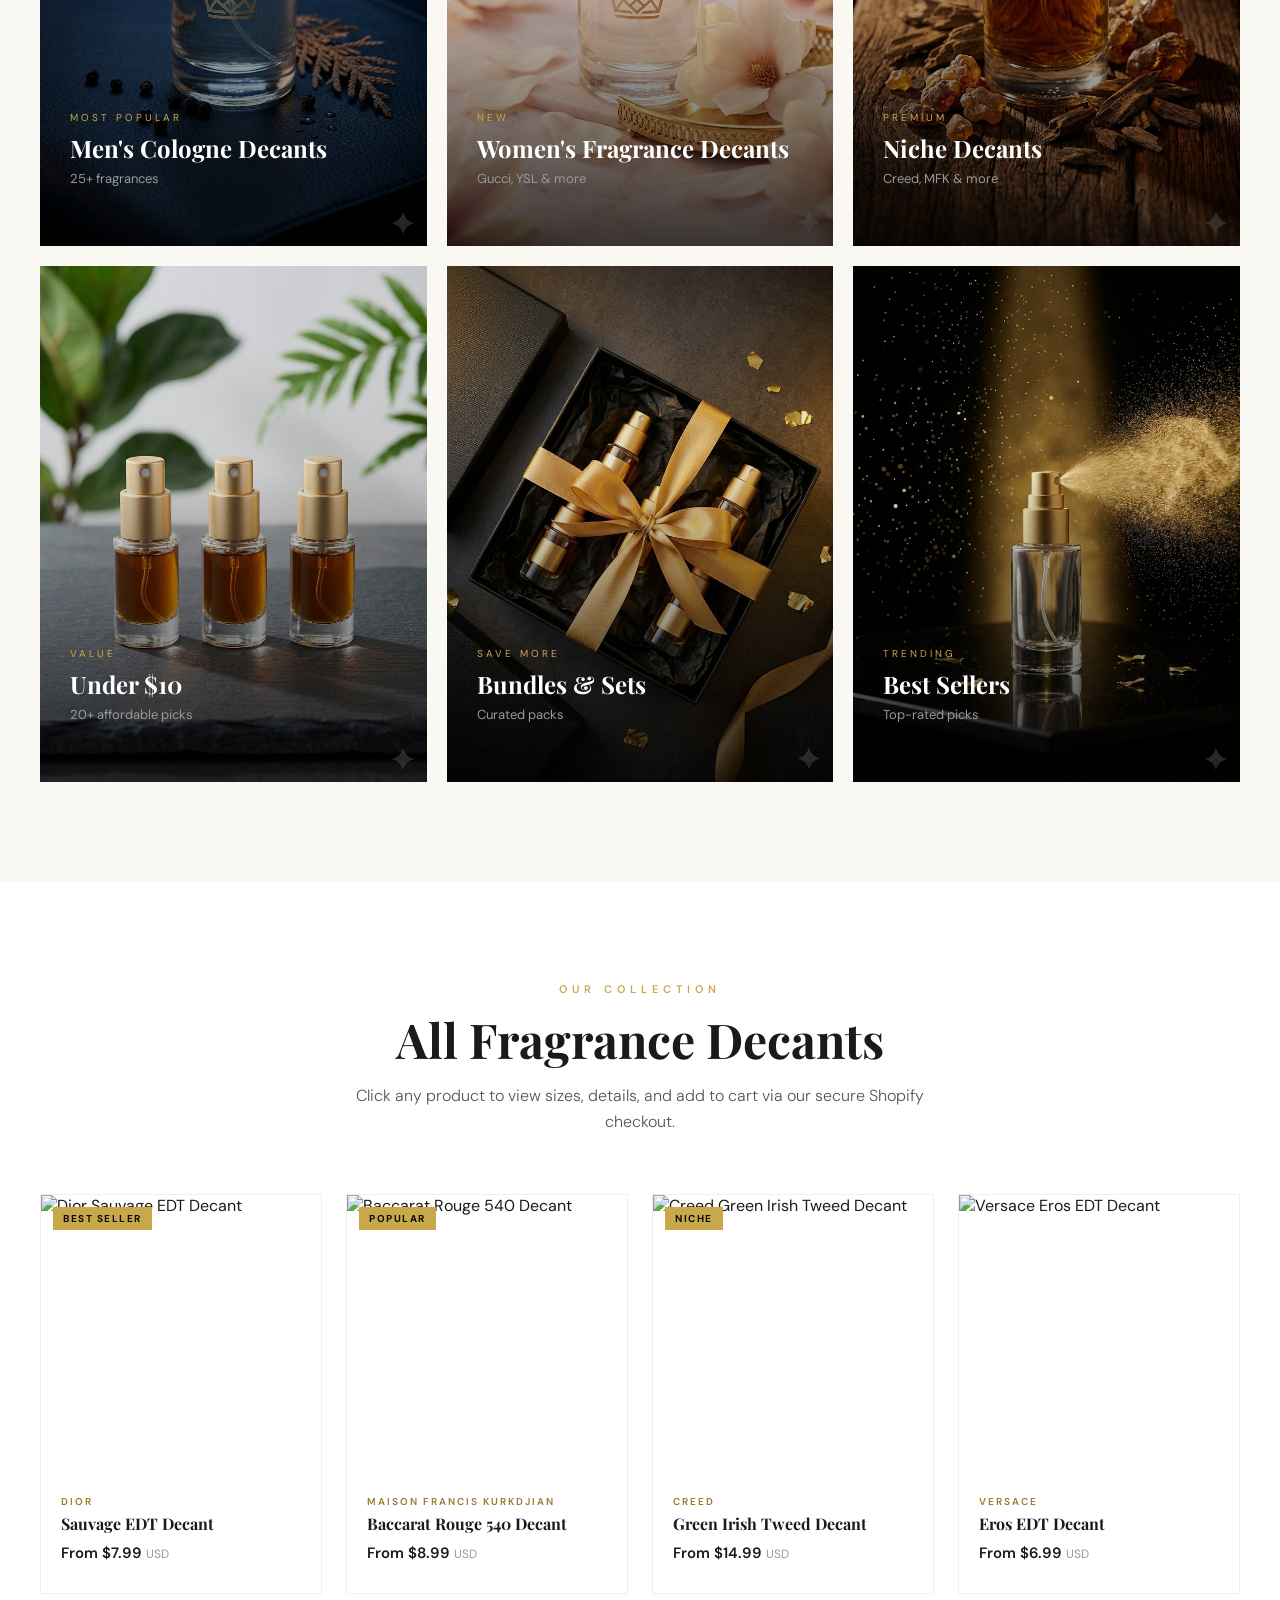
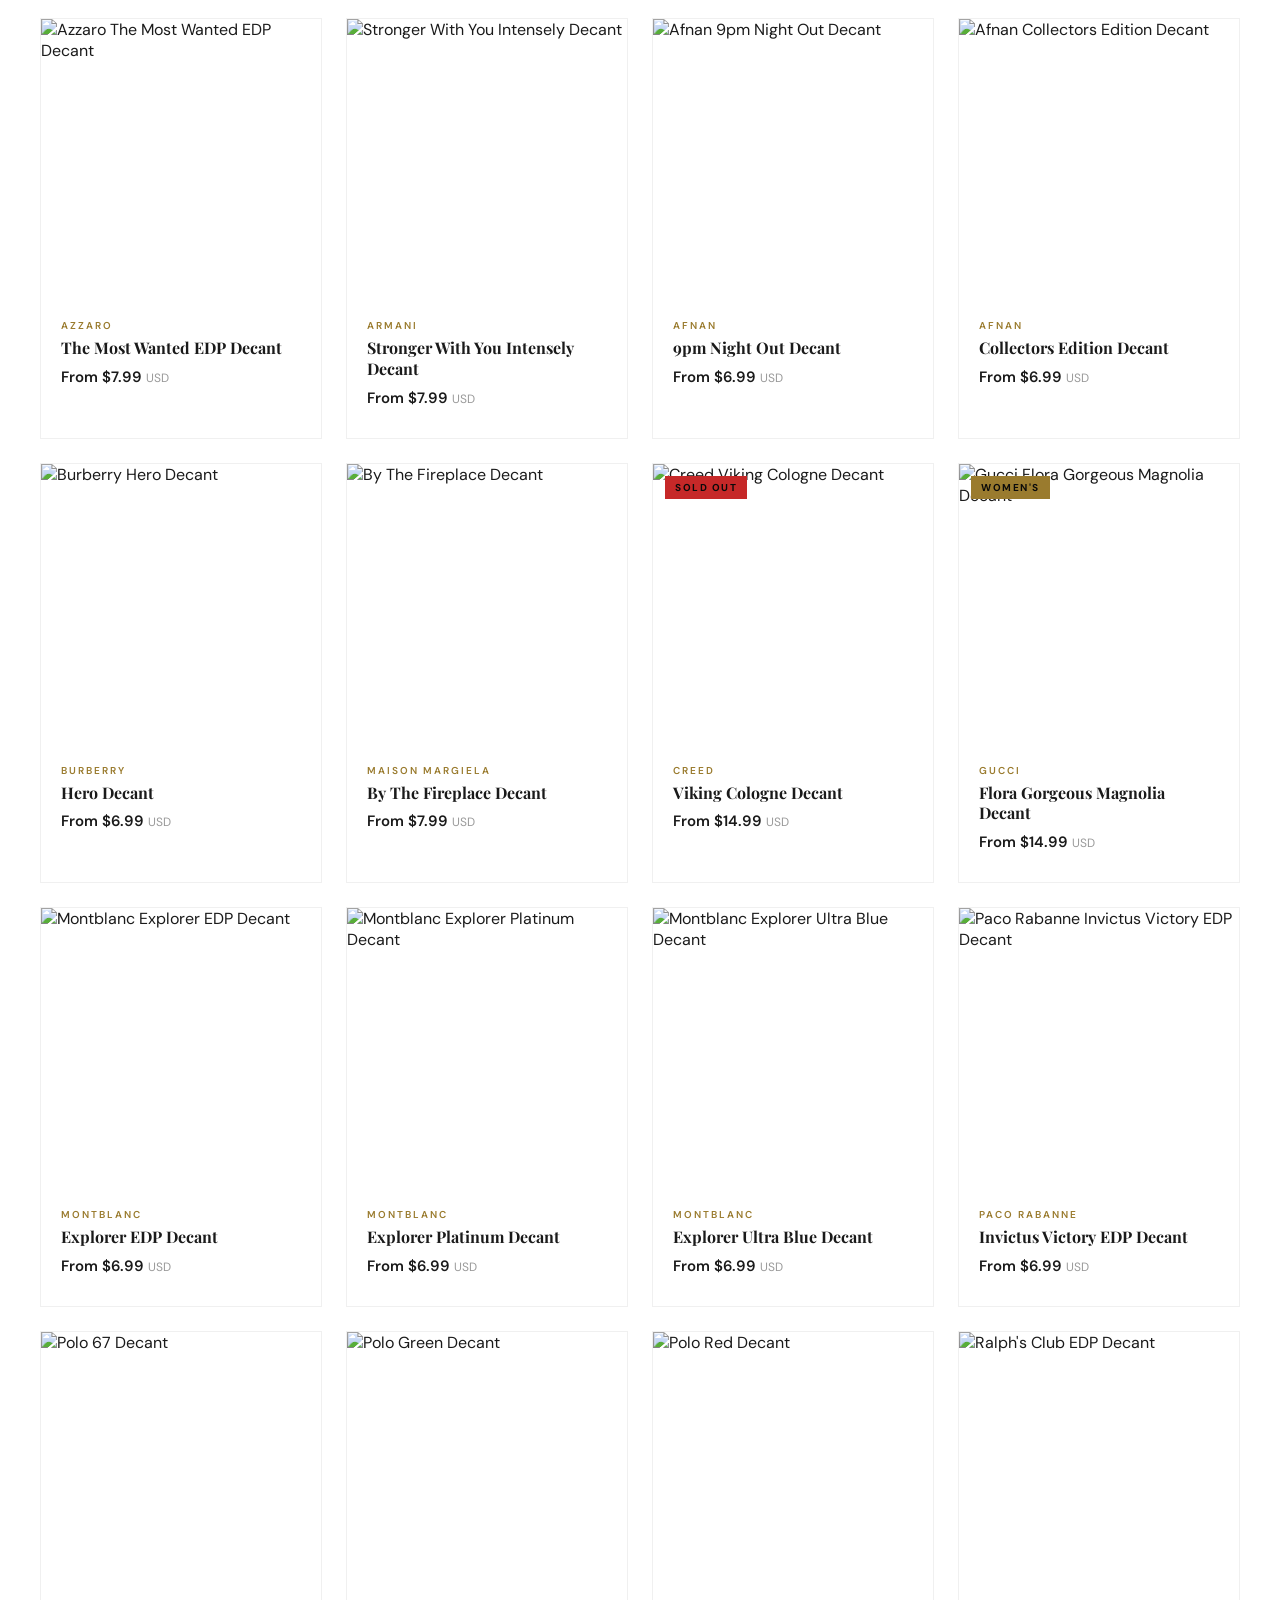
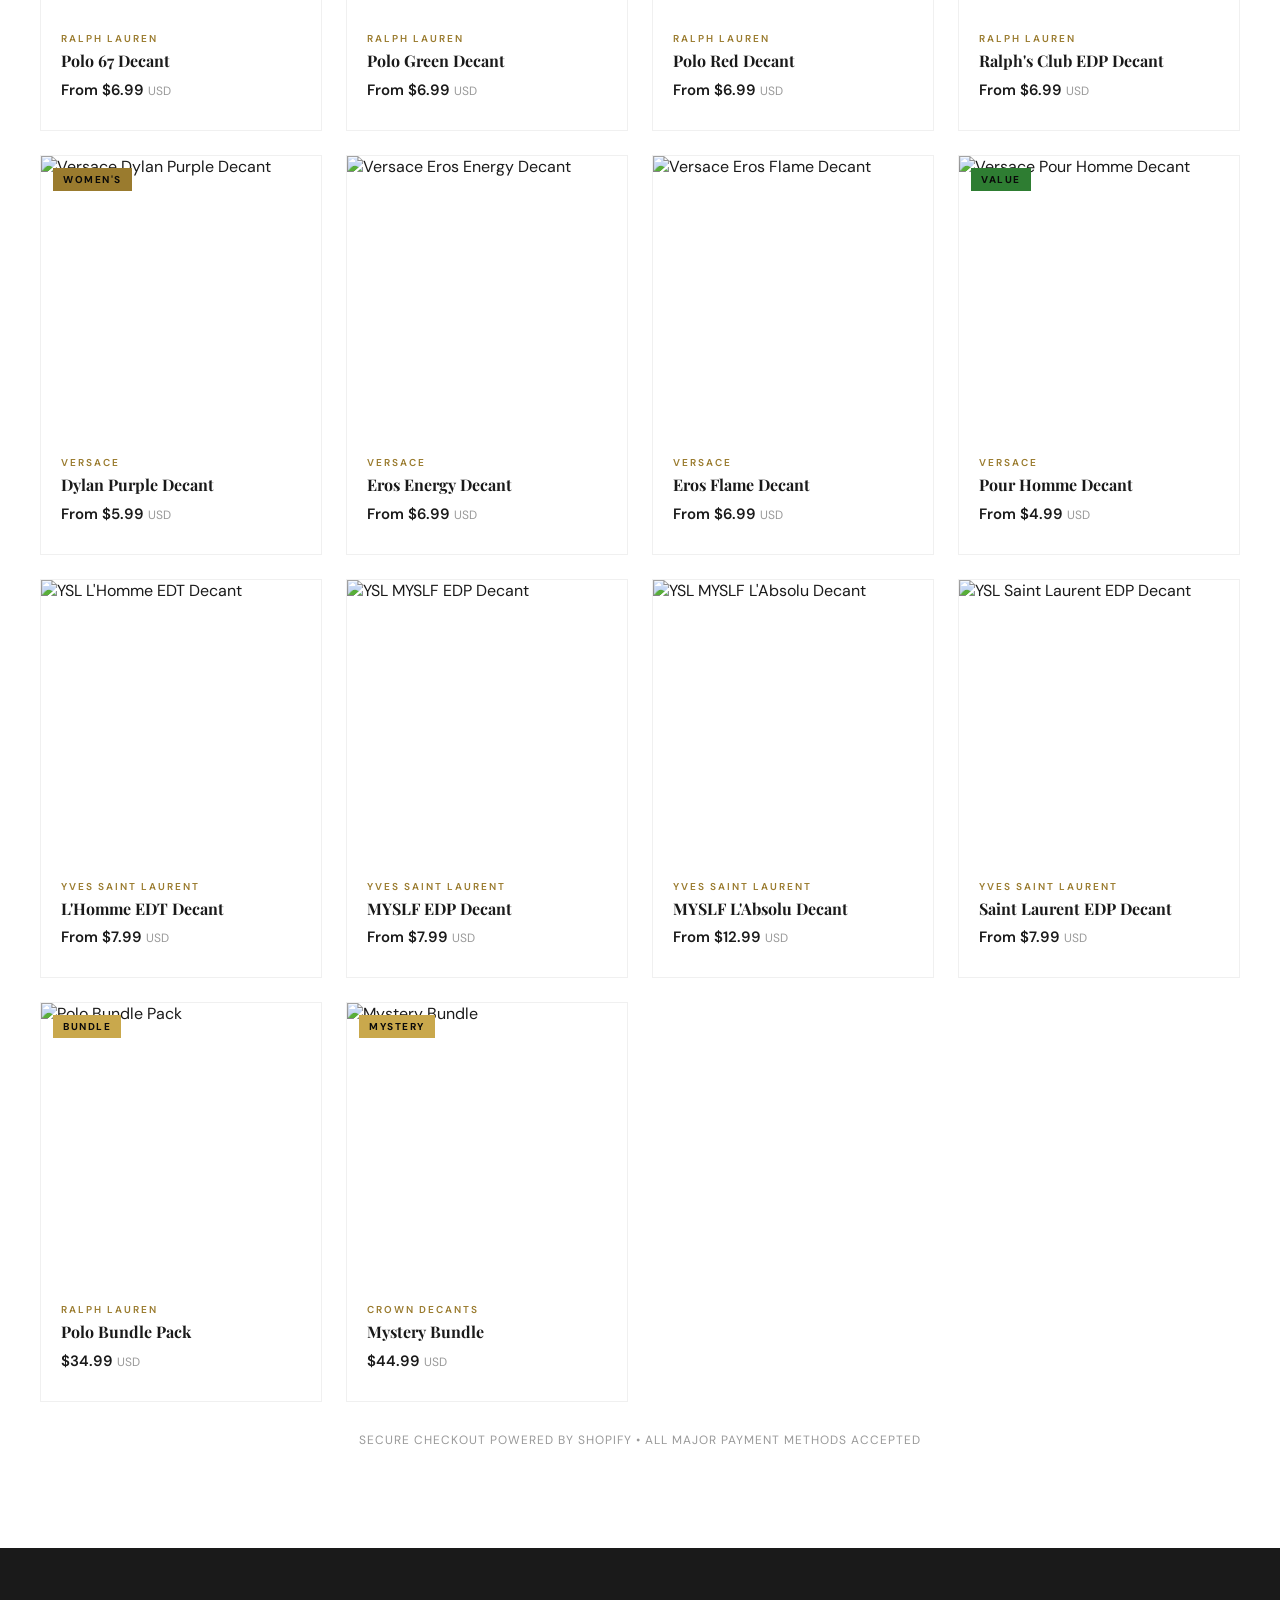
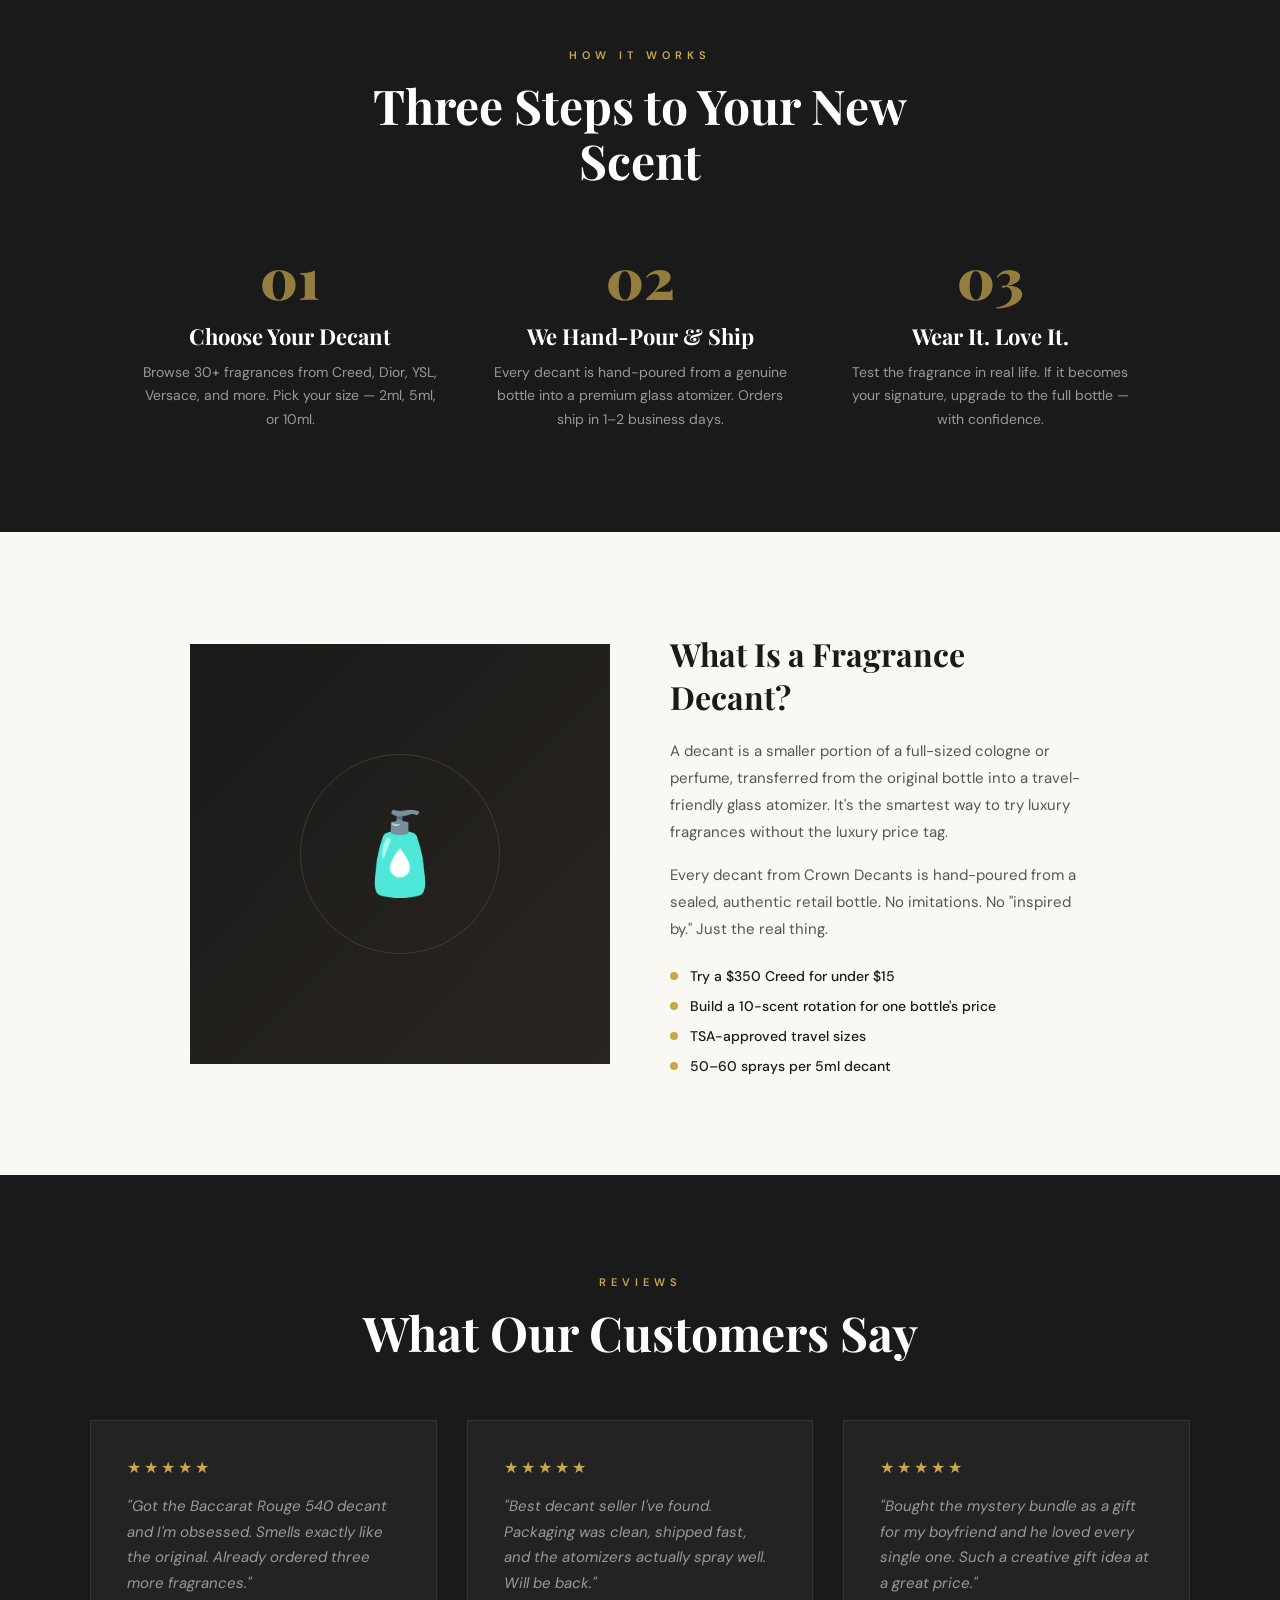
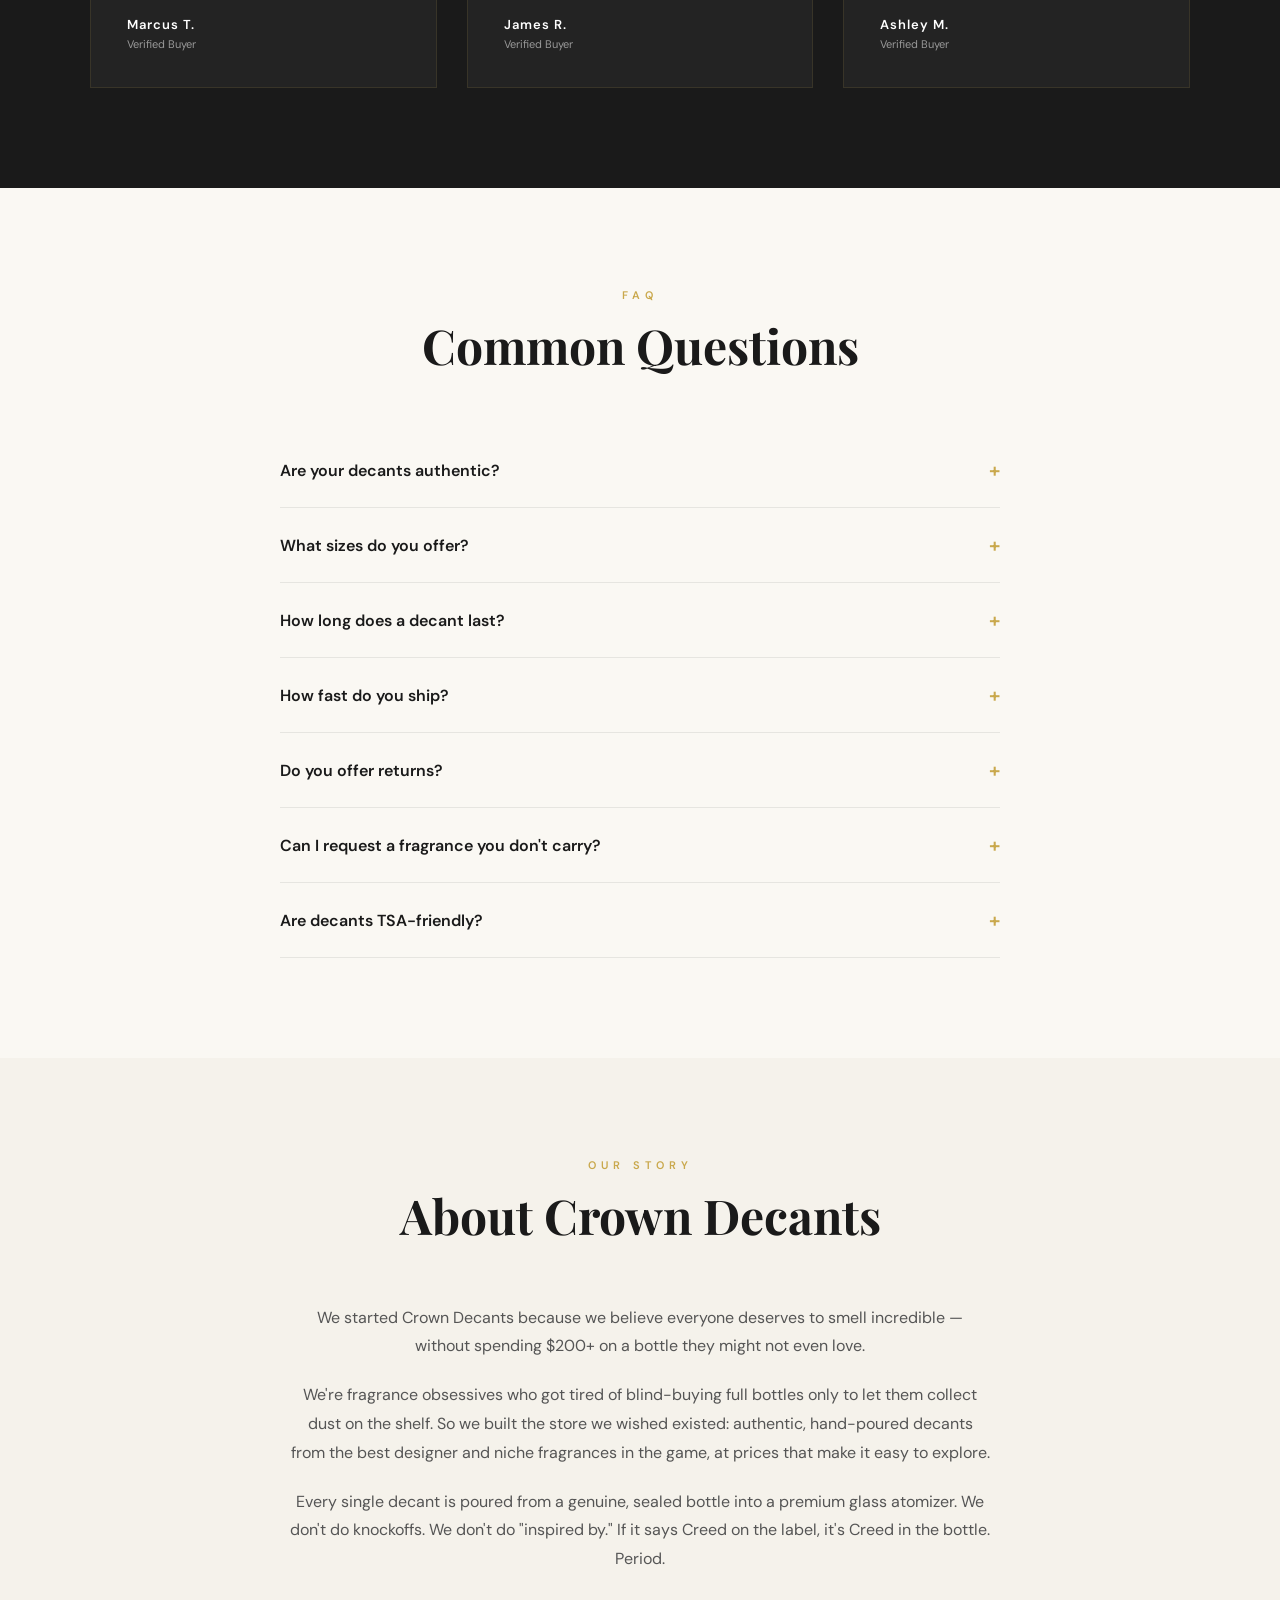
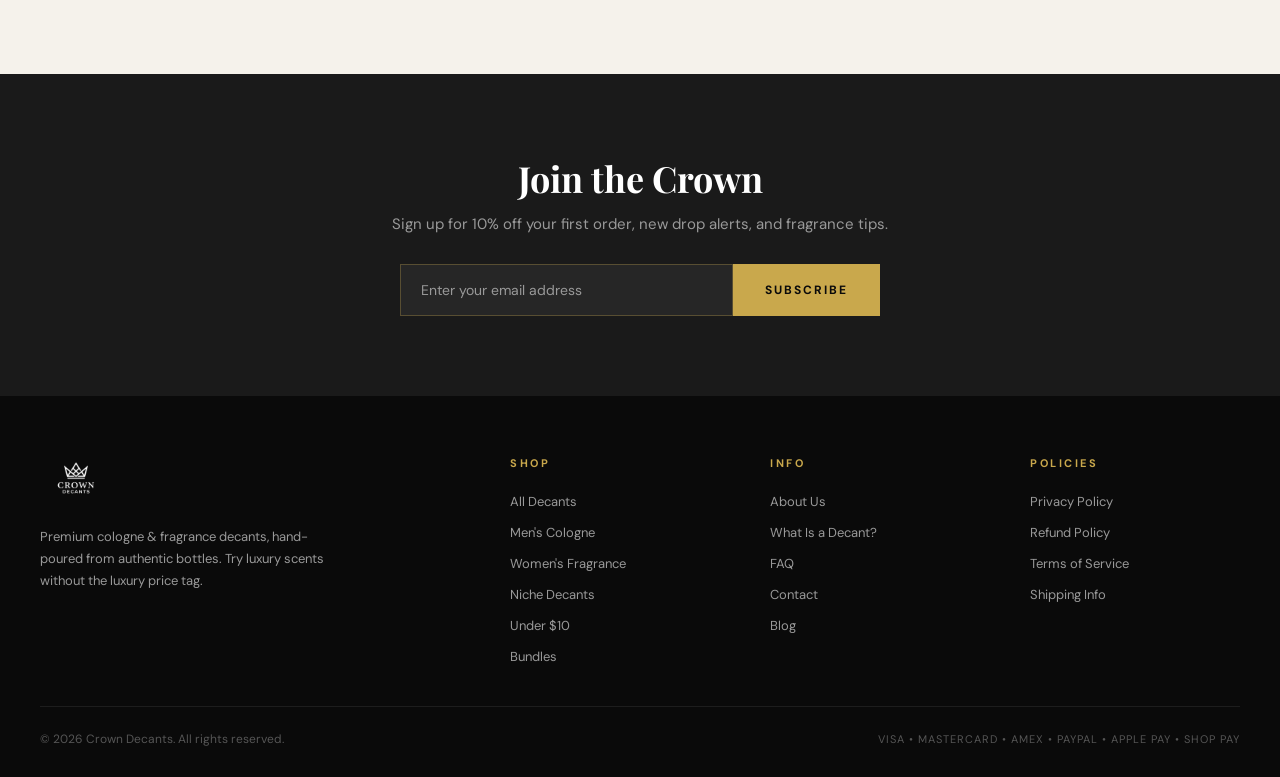
==== commit a1920699: "Add files via upload" ====
--- a/index.html
+++ b/index.html
@@ -74,7 +74,7 @@
       <a href="how-to-build-cologne-collection-on-a-budget.html">Blog</a>
     </div>
     <div class="nav-cart" id="nav-cart-placeholder" style="width:20px;"></div>
-    <div class="hamburger" onclick="this.classList.toggle('open')">
+    <div class="hamburger" id="hamburger" onclick="toggleMobileMenu()">
       <span></span><span></span><span></span>
     </div>
   </div>
@@ -589,6 +589,7 @@
         <div class="product-brand">Crown Decants</div>
         <div class="product-name">Mystery Bundle</div>
         <div class="product-price">$44.99 <span>USD</span></div>
+      <div id="buy-button-mystery-bundle" class="buy-button-container"></div>
       </div>
     </div>
 
@@ -617,7 +618,6 @@
       <div class="how-step-num">03</div>
       <div class="how-step-title">Wear It. Love It.</div>
       <div class="how-step-desc">Test the fragrance in real life. If it becomes your signature, upgrade to the full bottle — with confidence.</div>
-    <div id="buy-button-mystery-bundle" class="buy-button-container"></div>
     </div>
   </div>
 </section>
--- a/styles.css
+++ b/styles.css
@@ -811,9 +811,34 @@
 }
 @media (max-width: 768px) {
   .section { padding: 60px 20px; }
-  .nav-inner { padding: 14px 20px; }
-  .nav-links { display: none; }
+  .nav-inner { padding: 14px 20px; position: relative; }
+  .nav-links {
+    display: none;
+    position: absolute;
+    top: 100%;
+    left: 0;
+    right: 0;
+    background: var(--cream);
+    flex-direction: column;
+    gap: 0;
+    padding: 0;
+    border-bottom: 1px solid rgba(201,168,76,0.15);
+    box-shadow: 0 10px 30px rgba(0,0,0,0.08);
+    z-index: 999;
+  }
+  .nav-links.mobile-open {
+    display: flex;
+  }
+  .nav-links a {
+    padding: 16px 24px;
+    border-bottom: 1px solid rgba(0,0,0,0.05);
+    font-size: 14px;
+  }
+  .nav-links a::after { display: none; }
   .hamburger { display: flex; }
+  .hamburger.open span:nth-child(1) { transform: rotate(45deg) translate(5px, 5px); }
+  .hamburger.open span:nth-child(2) { opacity: 0; }
+  .hamburger.open span:nth-child(3) { transform: rotate(-45deg) translate(5px, -5px); }
   .hero { min-height: 80vh; }
   .hero-stats { gap: 30px; }
   .hero-stat-num { font-size: 28px; }
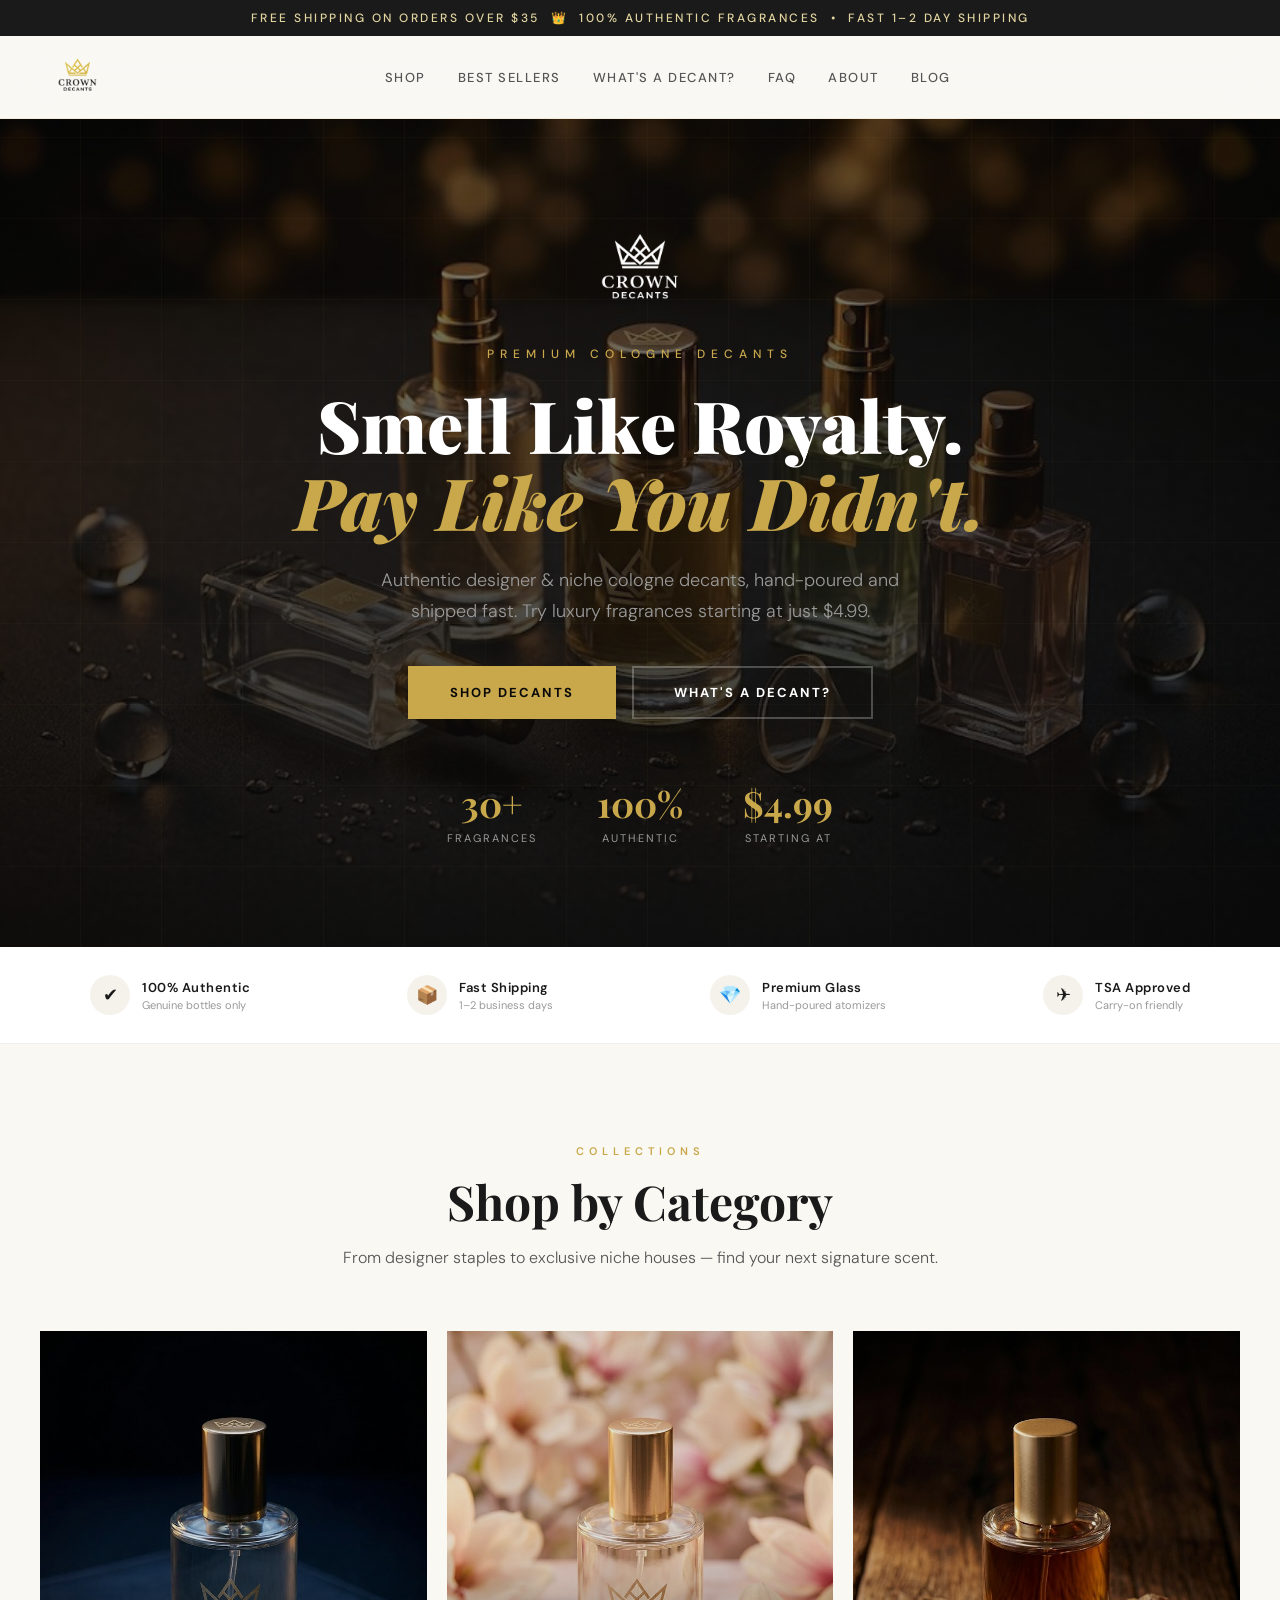
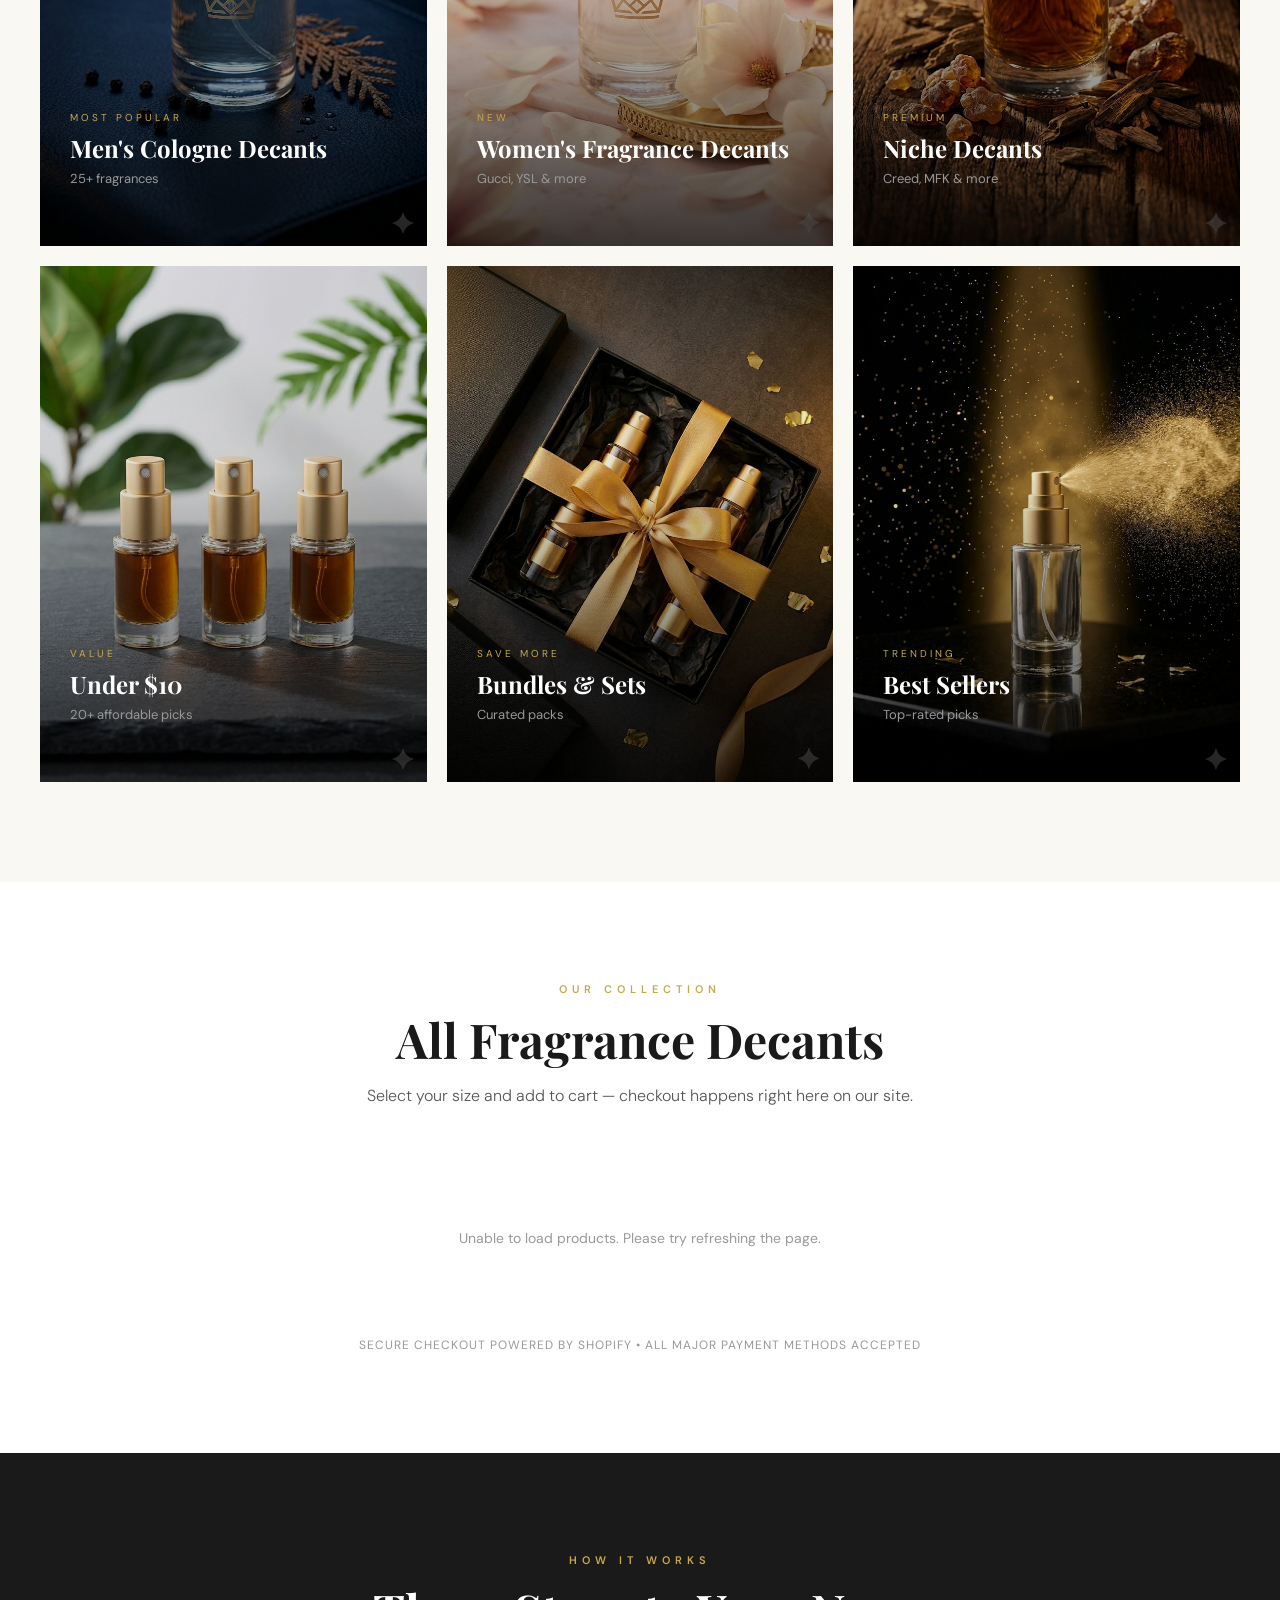
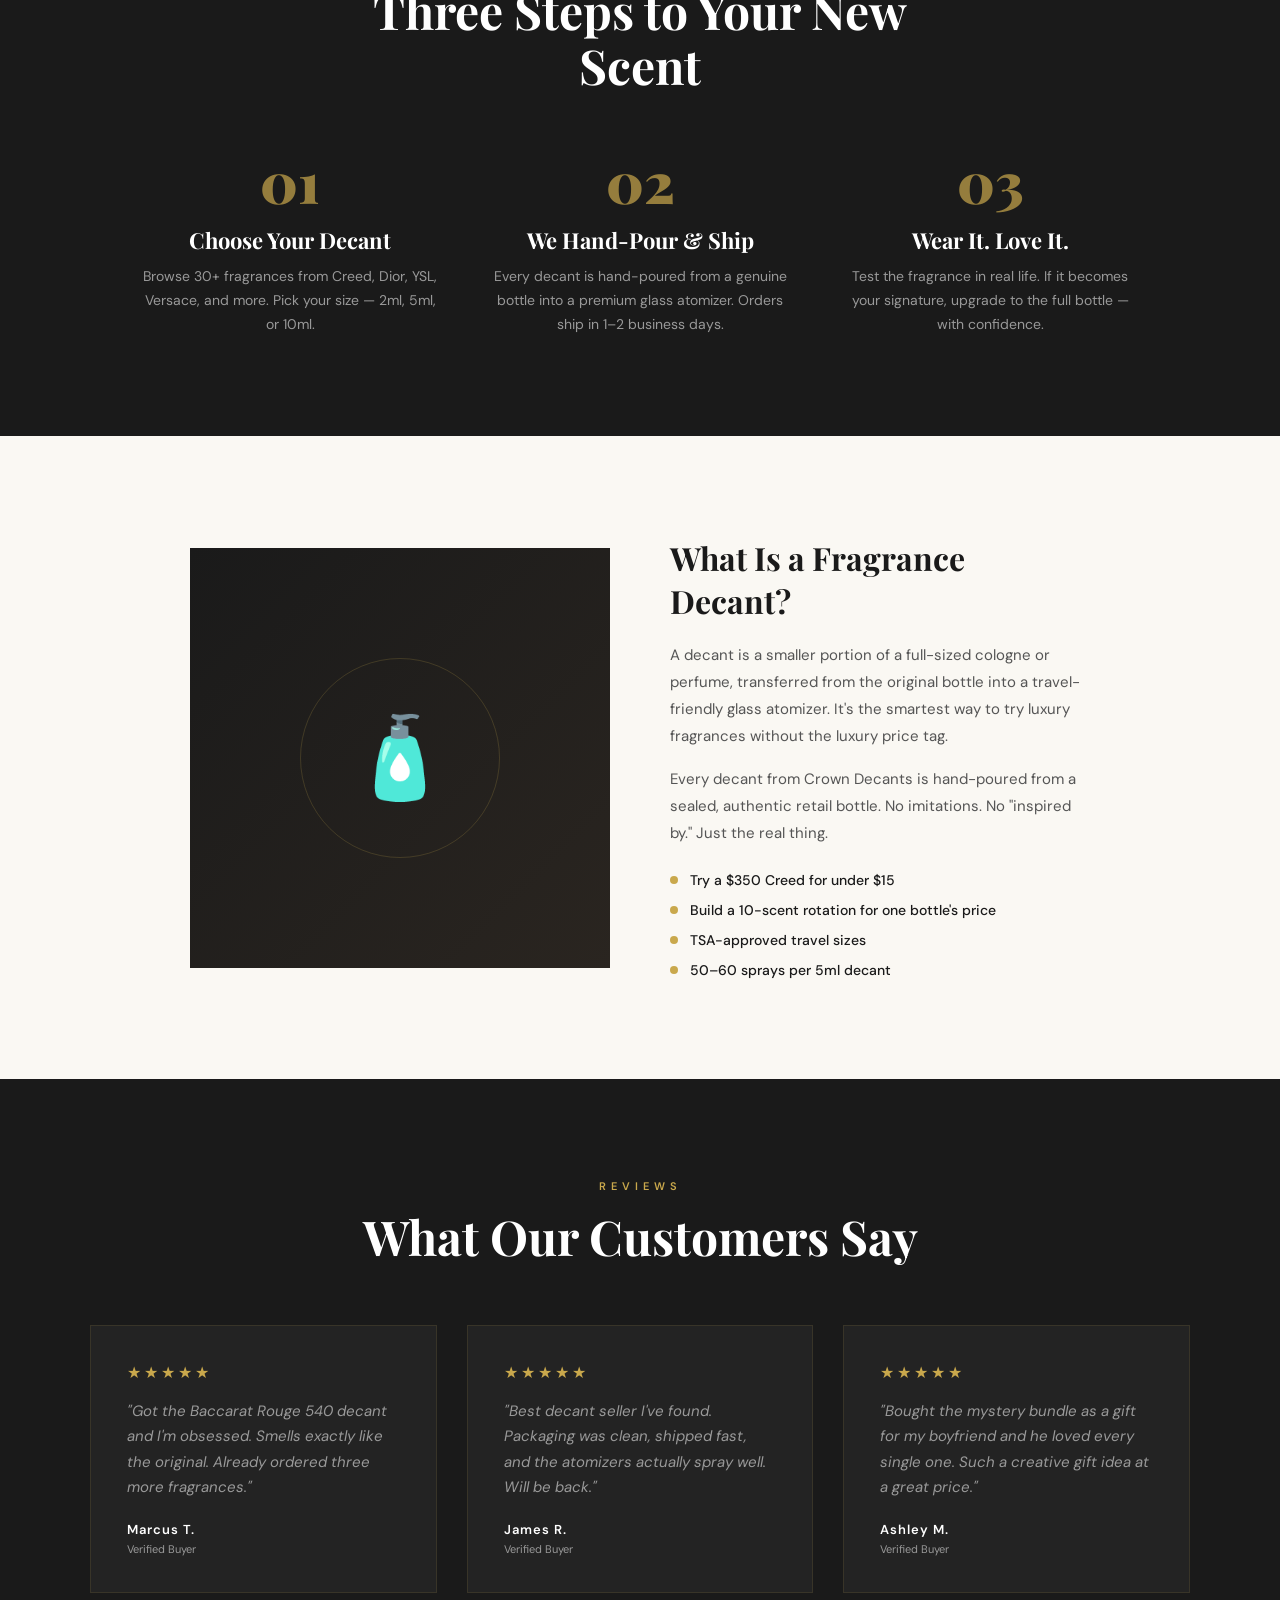
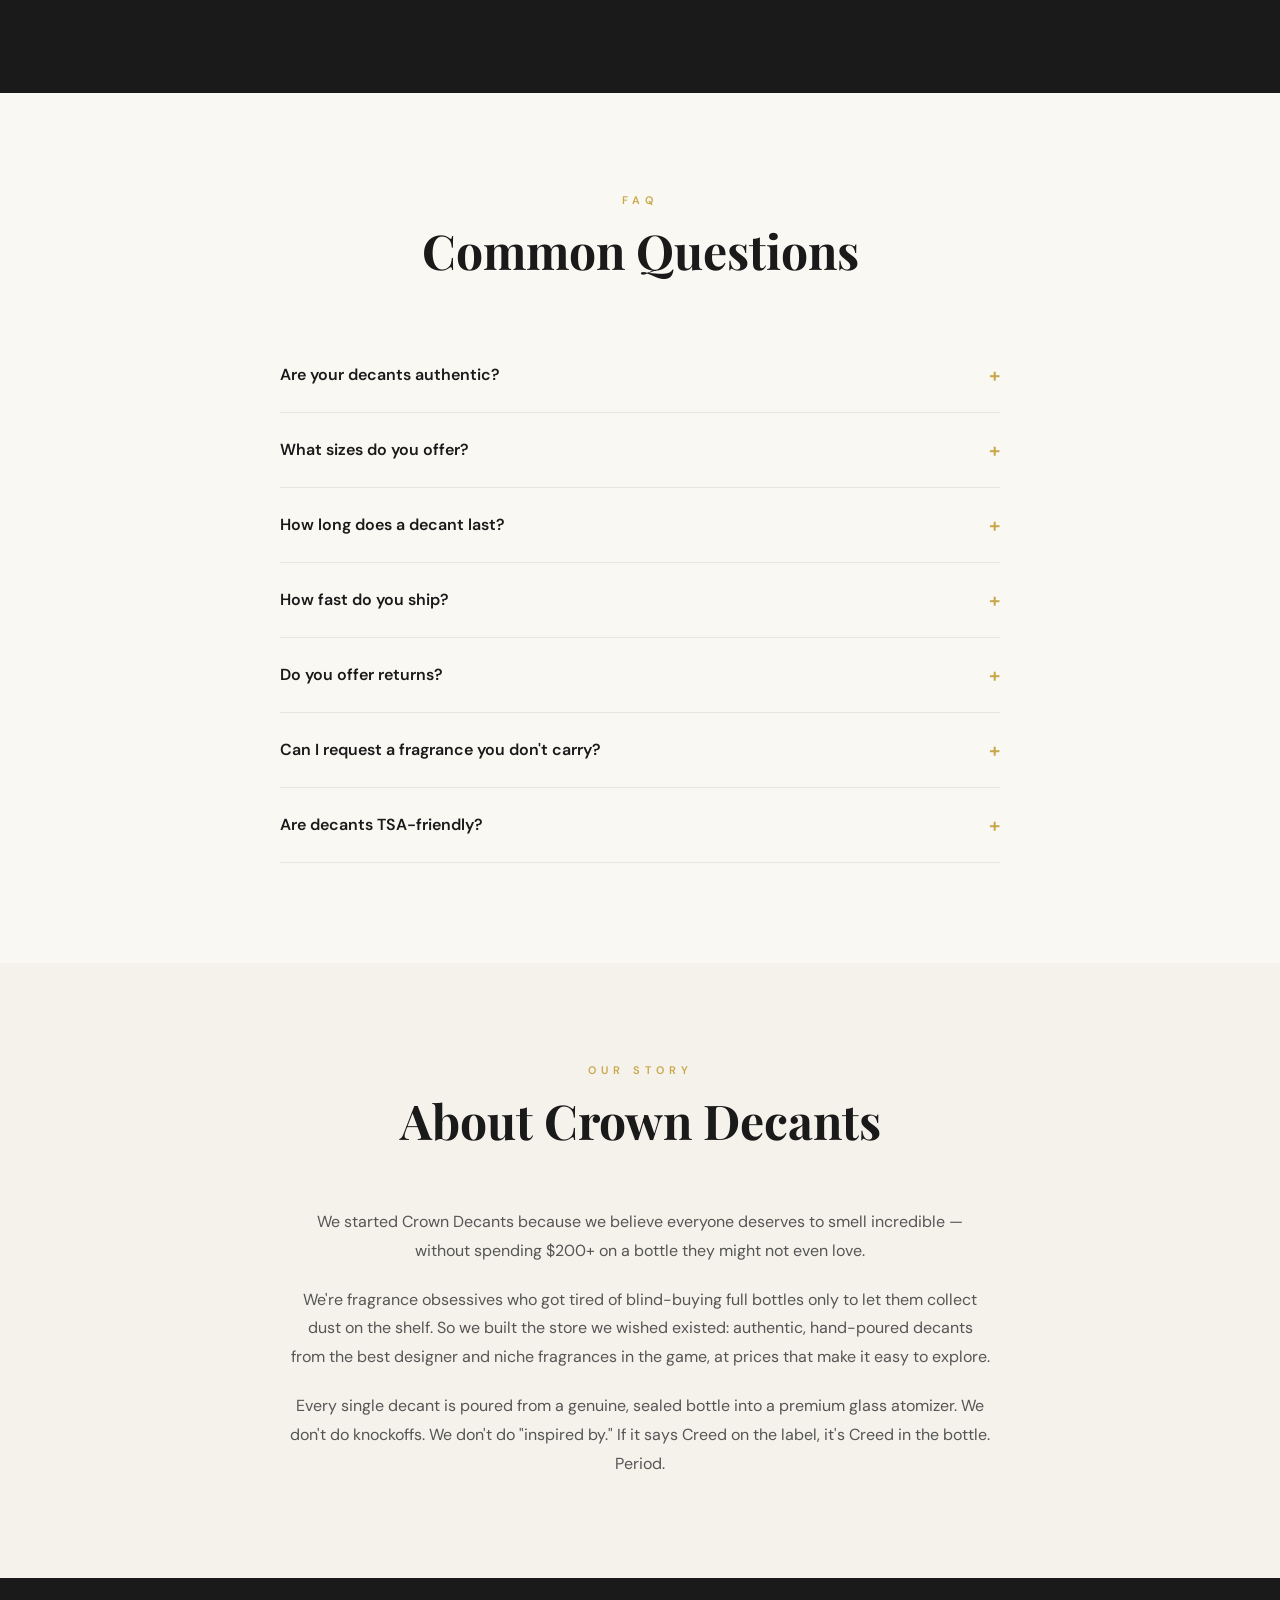
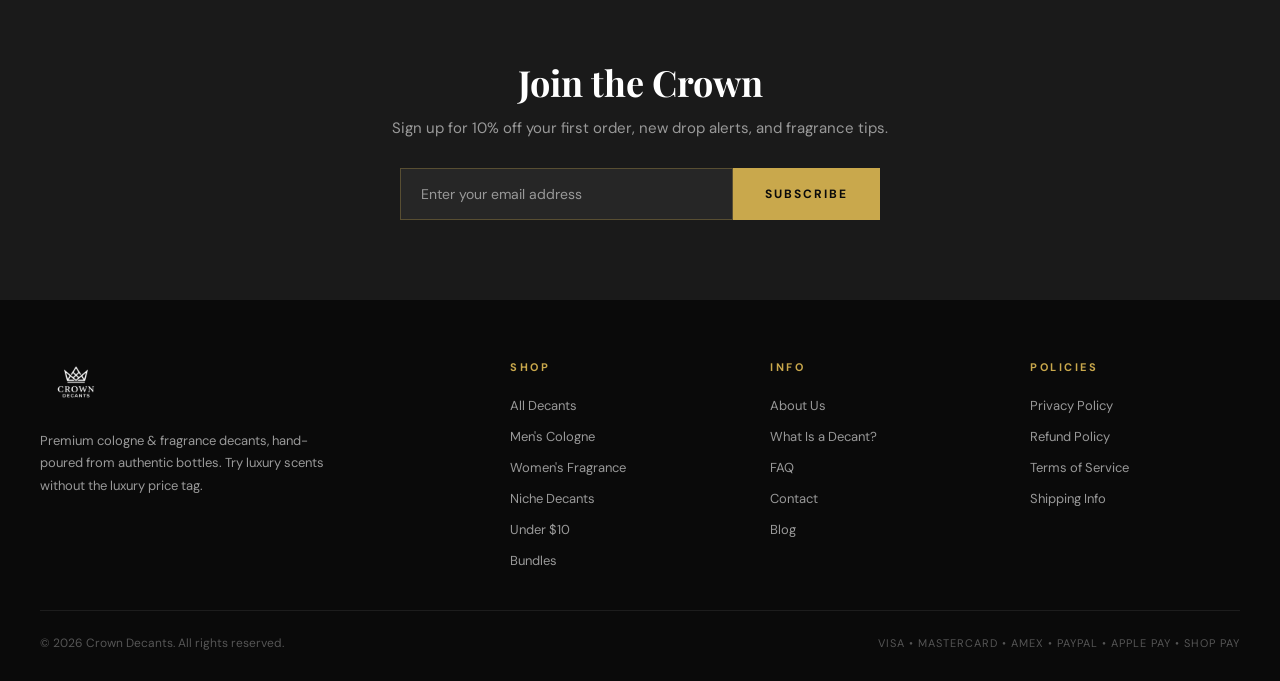
==== commit f2a5fe0e: "Add files via upload" ====
--- a/index.html
+++ b/index.html
@@ -215,384 +215,17 @@
   </div>
 </section>
 
-<!-- Featured Products — Powered by Shopify -->
+<!-- Products — Dynamically loaded from Shopify Storefront API -->
 <section class="section" id="products" style="background: var(--white);">
   <div class="section-header reveal">
     <div class="section-label">Our Collection</div>
     <h2 class="section-title">All Fragrance Decants</h2>
-    <p class="section-sub">Click any product to view sizes, details, and add to cart via our secure Shopify checkout.</p>
-  </div>
-  <div class="products-grid">
-
-    <div class="product-card reveal" data-handle="dior-sauvage-edt">
-      <div class="product-img">
-        <img src="https://talltinescents.myshopify.com/cdn/shop/files/D5D4D2F5-0676-4DB5-96B8-9574745865C6.jpg?v=1756849914&width=533" alt="Dior Sauvage EDT Decant" class="product-img-photo">
-        <div class="product-badge">Best Seller</div>
-      </div>
-      <div class="product-info">
-        <div class="product-brand">Dior</div>
-        <div class="product-name">Sauvage EDT Decant</div>
-        <div class="product-price">From $7.99 <span>USD</span></div>
-      <div id="buy-button-dior-sauvage-edt" class="buy-button-container"></div>
-      </div>
-    </div>
-
-    <div class="product-card reveal" data-handle="baccarat-rouge-540">
-      <div class="product-img">
-        <img src="https://talltinescents.myshopify.com/cdn/shop/files/41B776DE-13EE-4F88-8BE6-EEDCCBF7EED7.jpg?v=1756673415&width=533" alt="Baccarat Rouge 540 Decant" class="product-img-photo">
-        <div class="product-badge">Popular</div>
-      </div>
-      <div class="product-info">
-        <div class="product-brand">Maison Francis Kurkdjian</div>
-        <div class="product-name">Baccarat Rouge 540 Decant</div>
-        <div class="product-price">From $8.99 <span>USD</span></div>
-      <div id="buy-button-baccarat-rouge-540" class="buy-button-container"></div>
-      </div>
-    </div>
-
-    <div class="product-card reveal" data-handle="creed-green-irish-tweed">
-      <div class="product-img">
-        <img src="https://talltinescents.myshopify.com/cdn/shop/files/E2F74F9E-95B3-44A5-83B0-0B1420A59B00.jpg?v=1774184265&width=533" alt="Creed Green Irish Tweed Decant" class="product-img-photo">
-        <div class="product-badge">Niche</div>
-      </div>
-      <div class="product-info">
-        <div class="product-brand">Creed</div>
-        <div class="product-name">Green Irish Tweed Decant</div>
-        <div class="product-price">From $14.99 <span>USD</span></div>
-      <div id="buy-button-creed-green-irish-tweed" class="buy-button-container"></div>
-      </div>
-    </div>
-
-    <div class="product-card reveal" data-handle="versace-eros-edt">
-      <div class="product-img">
-        <img src="https://talltinescents.myshopify.com/cdn/shop/files/4120A8DA-F70F-4624-A644-788893D66B1B.jpg?v=1754668830&width=533" alt="Versace Eros EDT Decant" class="product-img-photo">
-      </div>
-      <div class="product-info">
-        <div class="product-brand">Versace</div>
-        <div class="product-name">Eros EDT Decant</div>
-        <div class="product-price">From $6.99 <span>USD</span></div>
-      <div id="buy-button-versace-eros-edt" class="buy-button-container"></div>
-      </div>
-    </div>
-
-    <div class="product-card reveal" data-handle="azzaro-the-most-wanted-edp">
-      <div class="product-img">
-        <img src="https://talltinescents.myshopify.com/cdn/shop/files/D139CB63-DE22-485E-9FDC-FFDE46E985F9.jpg?v=1757814639&width=533" alt="Azzaro The Most Wanted EDP Decant" class="product-img-photo">
-      </div>
-      <div class="product-info">
-        <div class="product-brand">Azzaro</div>
-        <div class="product-name">The Most Wanted EDP Decant</div>
-        <div class="product-price">From $7.99 <span>USD</span></div>
-      <div id="buy-button-azzaro-the-most-wanted-edp" class="buy-button-container"></div>
-      </div>
-    </div>
-
-    <div class="product-card reveal" data-handle="stronger-with-you-intensely">
-      <div class="product-img">
-        <img src="https://talltinescents.myshopify.com/cdn/shop/files/D5358BEA-DEBC-4EA8-8E8C-DE82D5BD89FC.jpg?v=1757272945&width=533" alt="Stronger With You Intensely Decant" class="product-img-photo">
-      </div>
-      <div class="product-info">
-        <div class="product-brand">Armani</div>
-        <div class="product-name">Stronger With You Intensely Decant</div>
-        <div class="product-price">From $7.99 <span>USD</span></div>
-      <div id="buy-button-stronger-with-you-intensely" class="buy-button-container"></div>
-      </div>
-    </div>
-
-    <div class="product-card reveal" data-handle="afnan-9pm-night-out">
-      <div class="product-img">
-        <img src="https://talltinescents.myshopify.com/cdn/shop/files/IMG-7199.jpg?v=1773412273&width=533" alt="Afnan 9pm Night Out Decant" class="product-img-photo">
-      </div>
-      <div class="product-info">
-        <div class="product-brand">Afnan</div>
-        <div class="product-name">9pm Night Out Decant</div>
-        <div class="product-price">From $6.99 <span>USD</span></div>
-      <div id="buy-button-afnan-9pm-night-out" class="buy-button-container"></div>
-      </div>
-    </div>
-
-    <div class="product-card reveal" data-handle="afnan-collectors-addition">
-      <div class="product-img">
-        <img src="https://talltinescents.myshopify.com/cdn/shop/files/01E0F9FB-CA0F-4DC4-A5BD-8FCF83D770DA.jpg?v=1765286049&width=533" alt="Afnan Collectors Edition Decant" class="product-img-photo">
-      </div>
-      <div class="product-info">
-        <div class="product-brand">Afnan</div>
-        <div class="product-name">Collectors Edition Decant</div>
-        <div class="product-price">From $6.99 <span>USD</span></div>
-      <div id="buy-button-afnan-collectors-addition" class="buy-button-container"></div>
-      </div>
-    </div>
-
-    <div class="product-card reveal" data-handle="burberry-hero">
-      <div class="product-img">
-        <img src="https://talltinescents.myshopify.com/cdn/shop/files/5662318A-EF91-4A8C-B1E5-90EE6DDDF772.jpg?v=1767056009&width=533" alt="Burberry Hero Decant" class="product-img-photo">
-      </div>
-      <div class="product-info">
-        <div class="product-brand">Burberry</div>
-        <div class="product-name">Hero Decant</div>
-        <div class="product-price">From $6.99 <span>USD</span></div>
-      <div id="buy-button-burberry-hero" class="buy-button-container"></div>
-      </div>
-    </div>
-
-    <div class="product-card reveal" data-handle="by-the-fireplace">
-      <div class="product-img">
-        <img src="https://talltinescents.myshopify.com/cdn/shop/files/8A48B341-86D6-4C8B-943B-12B7BB064CEE.webp?v=1754869614&width=533" alt="By The Fireplace Decant" class="product-img-photo">
-      </div>
-      <div class="product-info">
-        <div class="product-brand">Maison Margiela</div>
-        <div class="product-name">By The Fireplace Decant</div>
-        <div class="product-price">From $7.99 <span>USD</span></div>
-      <div id="buy-button-by-the-fireplace" class="buy-button-container"></div>
-      </div>
-    </div>
-
-    <div class="product-card reveal" data-handle="creed-viking-cologne">
-      <div class="product-img">
-        <img src="https://talltinescents.myshopify.com/cdn/shop/files/IMG-7297.jpg?v=1774275547&width=533" alt="Creed Viking Cologne Decant" class="product-img-photo">
-        <div class="product-badge" style="background:#C62828;">Sold Out</div>
-      </div>
-      <div class="product-info">
-        <div class="product-brand">Creed</div>
-        <div class="product-name">Viking Cologne Decant</div>
-        <div class="product-price">From $14.99 <span>USD</span></div>
-      <div id="buy-button-creed-viking-cologne" class="buy-button-container"></div>
-      </div>
-    </div>
-
-    <div class="product-card reveal" data-handle="gucci-flora-gorgeous-magnolia">
-      <div class="product-img">
-        <img src="https://talltinescents.myshopify.com/cdn/shop/files/IMG-7069.jpg?v=1772044326&width=533" alt="Gucci Flora Gorgeous Magnolia Decant" class="product-img-photo">
-        <div class="product-badge" style="background:#9A7B2E;">Women's</div>
-      </div>
-      <div class="product-info">
-        <div class="product-brand">Gucci</div>
-        <div class="product-name">Flora Gorgeous Magnolia Decant</div>
-        <div class="product-price">From $14.99 <span>USD</span></div>
-      <div id="buy-button-gucci-flora-gorgeous-magnolia" class="buy-button-container"></div>
-      </div>
-    </div>
-
-    <div class="product-card reveal" data-handle="mont-blanc-explorer-edp">
-      <div class="product-img">
-        <img src="https://talltinescents.myshopify.com/cdn/shop/files/8F1E96D9-6214-42B4-AEE7-94A82A5D462A.png?v=1754694281&width=533" alt="Montblanc Explorer EDP Decant" class="product-img-photo">
-      </div>
-      <div class="product-info">
-        <div class="product-brand">Montblanc</div>
-        <div class="product-name">Explorer EDP Decant</div>
-        <div class="product-price">From $6.99 <span>USD</span></div>
-      <div id="buy-button-mont-blanc-explorer-edp" class="buy-button-container"></div>
-      </div>
-    </div>
-
-    <div class="product-card reveal" data-handle="montblanc-explorer-platinum">
-      <div class="product-img">
-        <img src="https://talltinescents.myshopify.com/cdn/shop/files/F97BFCCF-DF0B-4528-A410-83F88771D1E0.jpg?v=1767056009&width=533" alt="Montblanc Explorer Platinum Decant" class="product-img-photo">
-      </div>
-      <div class="product-info">
-        <div class="product-brand">Montblanc</div>
-        <div class="product-name">Explorer Platinum Decant</div>
-        <div class="product-price">From $6.99 <span>USD</span></div>
-      <div id="buy-button-montblanc-explorer-platinum" class="buy-button-container"></div>
-      </div>
-    </div>
-
-    <div class="product-card reveal" data-handle="montblanc-explorer-ultra-blue">
-      <div class="product-img">
-        <img src="https://talltinescents.myshopify.com/cdn/shop/files/128DD8F3-2DA7-4FE8-BA63-9DE1133B433B.jpg?v=1767056009&width=533" alt="Montblanc Explorer Ultra Blue Decant" class="product-img-photo">
-      </div>
-      <div class="product-info">
-        <div class="product-brand">Montblanc</div>
-        <div class="product-name">Explorer Ultra Blue Decant</div>
-        <div class="product-price">From $6.99 <span>USD</span></div>
-      <div id="buy-button-montblanc-explorer-ultra-blue" class="buy-button-container"></div>
-      </div>
-    </div>
-
-    <div class="product-card reveal" data-handle="paco-rabanne-invictus-victory-edp">
-      <div class="product-img">
-        <img src="https://talltinescents.myshopify.com/cdn/shop/files/D63EAF0B-ECFC-49BC-9869-A6C19133ABBA.jpg?v=1769953539&width=533" alt="Paco Rabanne Invictus Victory EDP Decant" class="product-img-photo">
-      </div>
-      <div class="product-info">
-        <div class="product-brand">Paco Rabanne</div>
-        <div class="product-name">Invictus Victory EDP Decant</div>
-        <div class="product-price">From $6.99 <span>USD</span></div>
-      <div id="buy-button-paco-rabanne-invictus-victory-edp" class="buy-button-container"></div>
-      </div>
-    </div>
-
-    <div class="product-card reveal" data-handle="polo-67">
-      <div class="product-img">
-        <img src="https://talltinescents.myshopify.com/cdn/shop/files/19BBD45D-3C36-4866-8C8C-77FDA38B89FA.png?v=1754669306&width=533" alt="Polo 67 Decant" class="product-img-photo">
-      </div>
-      <div class="product-info">
-        <div class="product-brand">Ralph Lauren</div>
-        <div class="product-name">Polo 67 Decant</div>
-        <div class="product-price">From $6.99 <span>USD</span></div>
-      <div id="buy-button-polo-67" class="buy-button-container"></div>
-      </div>
-    </div>
-
-    <div class="product-card reveal" data-handle="polo-green">
-      <div class="product-img">
-        <img src="https://talltinescents.myshopify.com/cdn/shop/files/C4181B93-940A-4ABA-8A03-1A6E75790139.webp?v=1767474267&width=533" alt="Polo Green Decant" class="product-img-photo">
-      </div>
-      <div class="product-info">
-        <div class="product-brand">Ralph Lauren</div>
-        <div class="product-name">Polo Green Decant</div>
-        <div class="product-price">From $6.99 <span>USD</span></div>
-      <div id="buy-button-polo-green" class="buy-button-container"></div>
-      </div>
-    </div>
-
-    <div class="product-card reveal" data-handle="polo-red">
-      <div class="product-img">
-        <img src="https://talltinescents.myshopify.com/cdn/shop/files/07921EE4-583E-416F-882E-1ADA0BC0F974.jpg?v=1757273712&width=533" alt="Polo Red Decant" class="product-img-photo">
-      </div>
-      <div class="product-info">
-        <div class="product-brand">Ralph Lauren</div>
-        <div class="product-name">Polo Red Decant</div>
-        <div class="product-price">From $6.99 <span>USD</span></div>
-      <div id="buy-button-polo-red" class="buy-button-container"></div>
-      </div>
-    </div>
-
-    <div class="product-card reveal" data-handle="ralph-s-club-edp">
-      <div class="product-img">
-        <img src="https://talltinescents.myshopify.com/cdn/shop/files/F90FC4FA-5ED3-4C43-B579-75B60B1C2D3D.jpg?v=1758636135&width=533" alt="Ralph's Club EDP Decant" class="product-img-photo">
-      </div>
-      <div class="product-info">
-        <div class="product-brand">Ralph Lauren</div>
-        <div class="product-name">Ralph's Club EDP Decant</div>
-        <div class="product-price">From $6.99 <span>USD</span></div>
-      <div id="buy-button-ralph-s-club-edp" class="buy-button-container"></div>
-      </div>
-    </div>
-
-    <div class="product-card reveal" data-handle="versace-dylan-purple">
-      <div class="product-img">
-        <img src="https://talltinescents.myshopify.com/cdn/shop/files/A84EC5D7-B207-4A70-9DE0-67511200E8E1.jpg?v=1757273376&width=533" alt="Versace Dylan Purple Decant" class="product-img-photo">
-        <div class="product-badge" style="background:#9A7B2E;">Women's</div>
-      </div>
-      <div class="product-info">
-        <div class="product-brand">Versace</div>
-        <div class="product-name">Dylan Purple Decant</div>
-        <div class="product-price">From $5.99 <span>USD</span></div>
-      <div id="buy-button-versace-dylan-purple" class="buy-button-container"></div>
-      </div>
-    </div>
-
-    <div class="product-card reveal" data-handle="versace-eros-energy">
-      <div class="product-img">
-        <img src="https://talltinescents.myshopify.com/cdn/shop/files/74FA0228-0D03-4C7F-9DA8-E0E1CFDEACEA.jpg?v=1767056009&width=533" alt="Versace Eros Energy Decant" class="product-img-photo">
-      </div>
-      <div class="product-info">
-        <div class="product-brand">Versace</div>
-        <div class="product-name">Eros Energy Decant</div>
-        <div class="product-price">From $6.99 <span>USD</span></div>
-      <div id="buy-button-versace-eros-energy" class="buy-button-container"></div>
-      </div>
-    </div>
-
-    <div class="product-card reveal" data-handle="versace-eros-flame">
-      <div class="product-img">
-        <img src="https://talltinescents.myshopify.com/cdn/shop/files/1EF87A58-21DD-4CC0-B00F-89227D77E8D5.jpg?v=1754668830&width=533" alt="Versace Eros Flame Decant" class="product-img-photo">
-      </div>
-      <div class="product-info">
-        <div class="product-brand">Versace</div>
-        <div class="product-name">Eros Flame Decant</div>
-        <div class="product-price">From $6.99 <span>USD</span></div>
-      <div id="buy-button-versace-eros-flame" class="buy-button-container"></div>
-      </div>
-    </div>
-
-    <div class="product-card reveal" data-handle="versace-pour-homme">
-      <div class="product-img">
-        <img src="https://talltinescents.myshopify.com/cdn/shop/files/2D58900C-48E3-4A3B-A2D3-E257EB184AFB.jpg?v=1754668830&width=533" alt="Versace Pour Homme Decant" class="product-img-photo">
-        <div class="product-badge" style="background:#2E7D32;">Value</div>
-      </div>
-      <div class="product-info">
-        <div class="product-brand">Versace</div>
-        <div class="product-name">Pour Homme Decant</div>
-        <div class="product-price">From $4.99 <span>USD</span></div>
-      <div id="buy-button-versace-pour-homme" class="buy-button-container"></div>
-      </div>
-    </div>
-
-    <div class="product-card reveal" data-handle="ysl-l-homme">
-      <div class="product-img">
-        <img src="https://talltinescents.myshopify.com/cdn/shop/files/BB896100-61B6-4BAD-A967-CDE4CDCD0344.webp?v=1754952794&width=533" alt="YSL L'Homme EDT Decant" class="product-img-photo">
-      </div>
-      <div class="product-info">
-        <div class="product-brand">Yves Saint Laurent</div>
-        <div class="product-name">L'Homme EDT Decant</div>
-        <div class="product-price">From $7.99 <span>USD</span></div>
-      <div id="buy-button-ysl-l-homme" class="buy-button-container"></div>
-      </div>
-    </div>
-
-    <div class="product-card reveal" data-handle="ysl-myself-edp">
-      <div class="product-img">
-        <img src="https://talltinescents.myshopify.com/cdn/shop/files/305FDE8F-26E7-4BAC-BBB2-A1F07CB2C9C7.jpg?v=1757814998&width=533" alt="YSL MYSLF EDP Decant" class="product-img-photo">
-      </div>
-      <div class="product-info">
-        <div class="product-brand">Yves Saint Laurent</div>
-        <div class="product-name">MYSLF EDP Decant</div>
-        <div class="product-price">From $7.99 <span>USD</span></div>
-      <div id="buy-button-ysl-myself-edp" class="buy-button-container"></div>
-      </div>
-    </div>
-
-    <div class="product-card reveal" data-handle="ysl-myslf-l-absolu">
-      <div class="product-img">
-        <img src="https://talltinescents.myshopify.com/cdn/shop/files/65CA88F7-4FB8-4546-A370-AD94409FA42B.jpg?v=1768165453&width=533" alt="YSL MYSLF L'Absolu Decant" class="product-img-photo">
-      </div>
-      <div class="product-info">
-        <div class="product-brand">Yves Saint Laurent</div>
-        <div class="product-name">MYSLF L'Absolu Decant</div>
-        <div class="product-price">From $12.99 <span>USD</span></div>
-      <div id="buy-button-ysl-myslf-l-absolu" class="buy-button-container"></div>
-      </div>
-    </div>
-
-    <div class="product-card reveal" data-handle="ysl-saint-laurent-edp">
-      <div class="product-img">
-        <img src="https://talltinescents.myshopify.com/cdn/shop/files/81982D74-C7DE-44A2-998A-2D3A3BA462B3.jpg?v=1757817824&width=533" alt="YSL Saint Laurent EDP Decant" class="product-img-photo">
-      </div>
-      <div class="product-info">
-        <div class="product-brand">Yves Saint Laurent</div>
-        <div class="product-name">Saint Laurent EDP Decant</div>
-        <div class="product-price">From $7.99 <span>USD</span></div>
-      <div id="buy-button-ysl-saint-laurent-edp" class="buy-button-container"></div>
-      </div>
-    </div>
-
-    <div class="product-card reveal" data-handle="polo-by-ralph-lauren-edt-bundle-pack">
-      <div class="product-img">
-        <img src="https://talltinescents.myshopify.com/cdn/shop/files/F9A6AA1B-FF94-4F60-938B-89FAAD1ED893.jpg?v=1767474819&width=533" alt="Polo Bundle Pack" class="product-img-photo">
-        <div class="product-badge">Bundle</div>
-      </div>
-      <div class="product-info">
-        <div class="product-brand">Ralph Lauren</div>
-        <div class="product-name">Polo Bundle Pack</div>
-        <div class="product-price">$34.99 <span>USD</span></div>
-      <div id="buy-button-polo-by-ralph-lauren-edt-bundle-pack" class="buy-button-container"></div>
-      </div>
-    </div>
-
-    <div class="product-card reveal" data-handle="mystery-bundle">
-      <div class="product-img">
-        <img src="https://talltinescents.myshopify.com/cdn/shop/files/E301CFD5-0F08-43E4-97EE-43B1256DE911.png?v=1767027190&width=533" alt="Mystery Bundle" class="product-img-photo">
-        <div class="product-badge">Mystery</div>
-      </div>
-      <div class="product-info">
-        <div class="product-brand">Crown Decants</div>
-        <div class="product-name">Mystery Bundle</div>
-        <div class="product-price">$44.99 <span>USD</span></div>
-      <div id="buy-button-mystery-bundle" class="buy-button-container"></div>
-      </div>
-    </div>
-
+    <p class="section-sub">Select your size and add to cart — checkout happens right here on our site.</p>
+  </div>
+  <div class="products-grid" id="products-grid">
+    <div class="products-loading" id="products-loading">
+      <p style="text-align:center; grid-column: 1/-1; padding: 60px 20px; color: var(--light-gray); font-size: 14px; letter-spacing: 1px;">LOADING FRAGRANCES...</p>
+    </div>
   </div>
   <p style="text-align: center; margin-top: 30px; font-size: 12px; color: var(--light-gray); letter-spacing: 1px;">SECURE CHECKOUT POWERED BY SHOPIFY &bull; ALL MAJOR PAYMENT METHODS ACCEPTED</p>
 </section>
--- a/styles.css
+++ b/styles.css
@@ -891,3 +891,17 @@
   transform: translateY(-4px);
   box-shadow: 0 20px 40px rgba(0,0,0,0.08);
 }
+
+/* ============ DYNAMIC PRODUCT LOADING ============ */
+.products-loading {
+  grid-column: 1 / -1;
+  text-align: center;
+  padding: 60px 20px;
+}
+.products-loading p {
+  animation: pulse 1.5s ease-in-out infinite;
+}
+@keyframes pulse {
+  0%, 100% { opacity: 0.4; }
+  50% { opacity: 1; }
+}
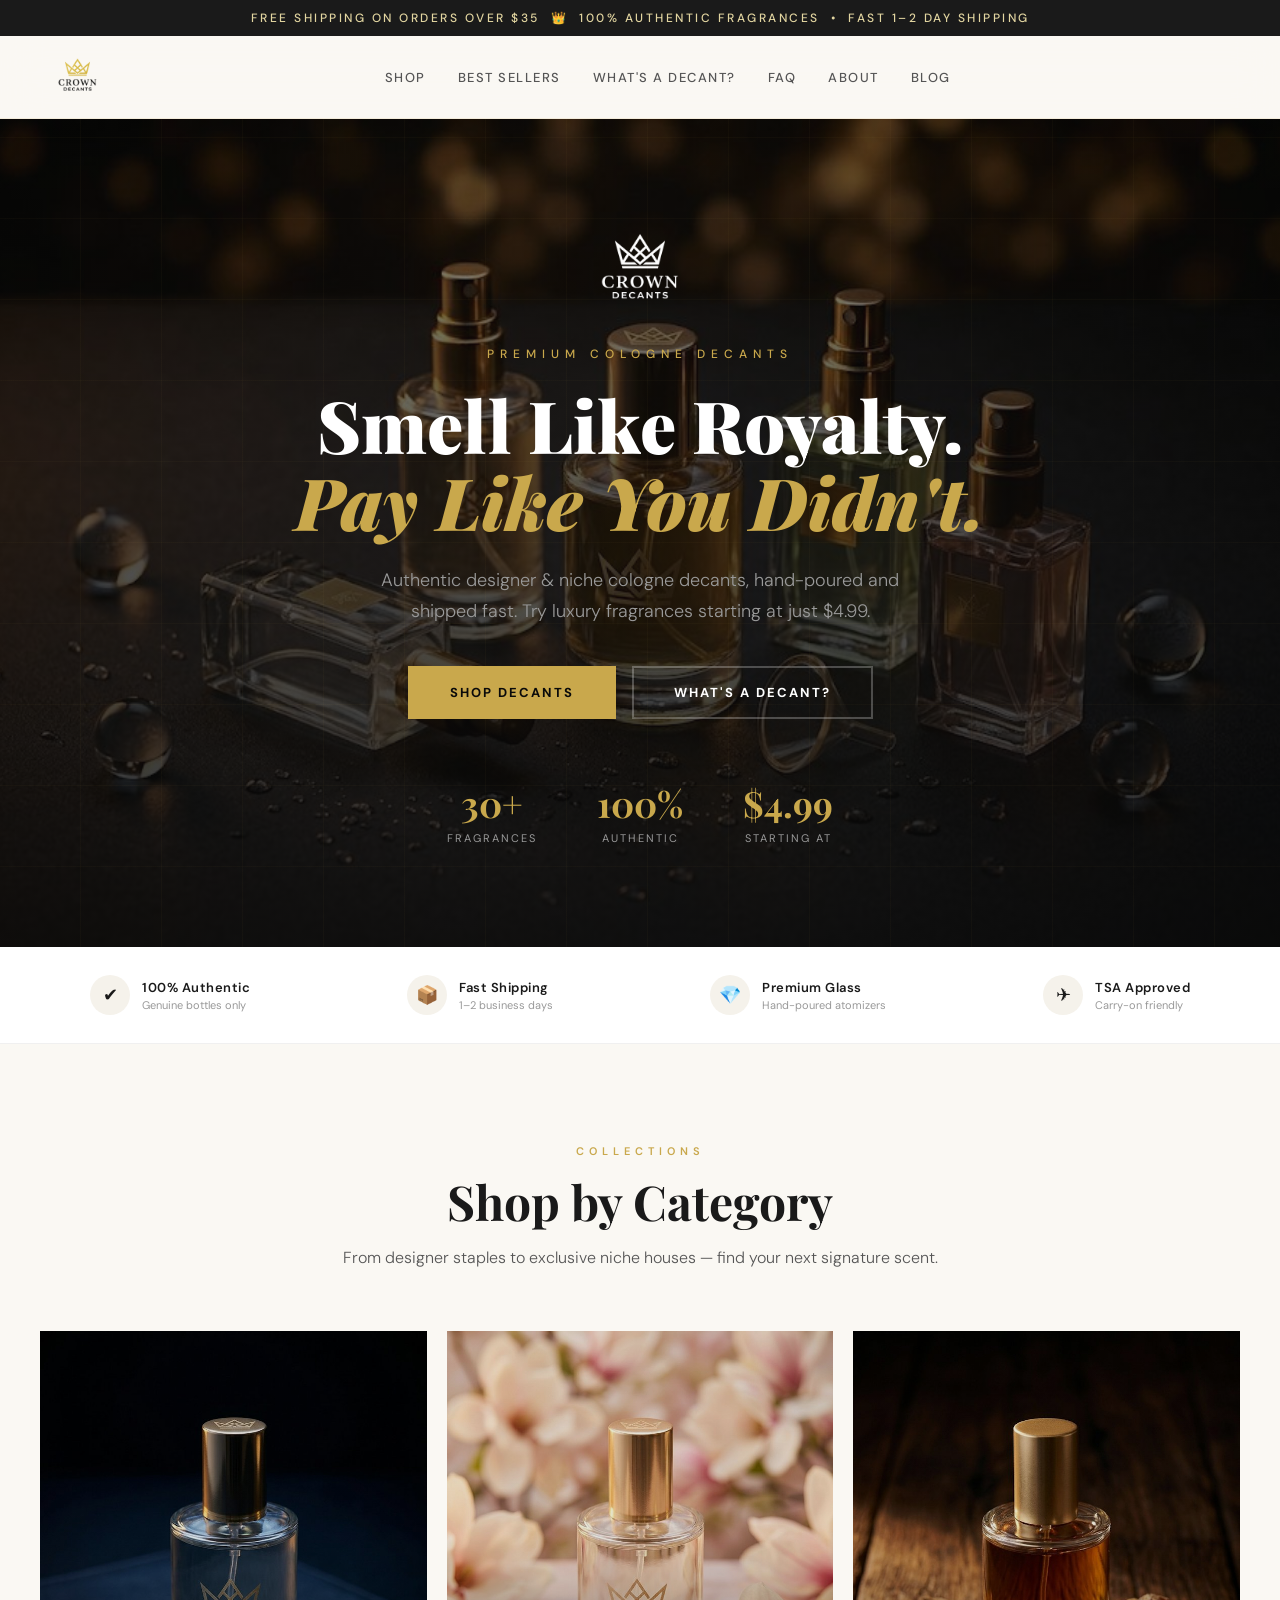
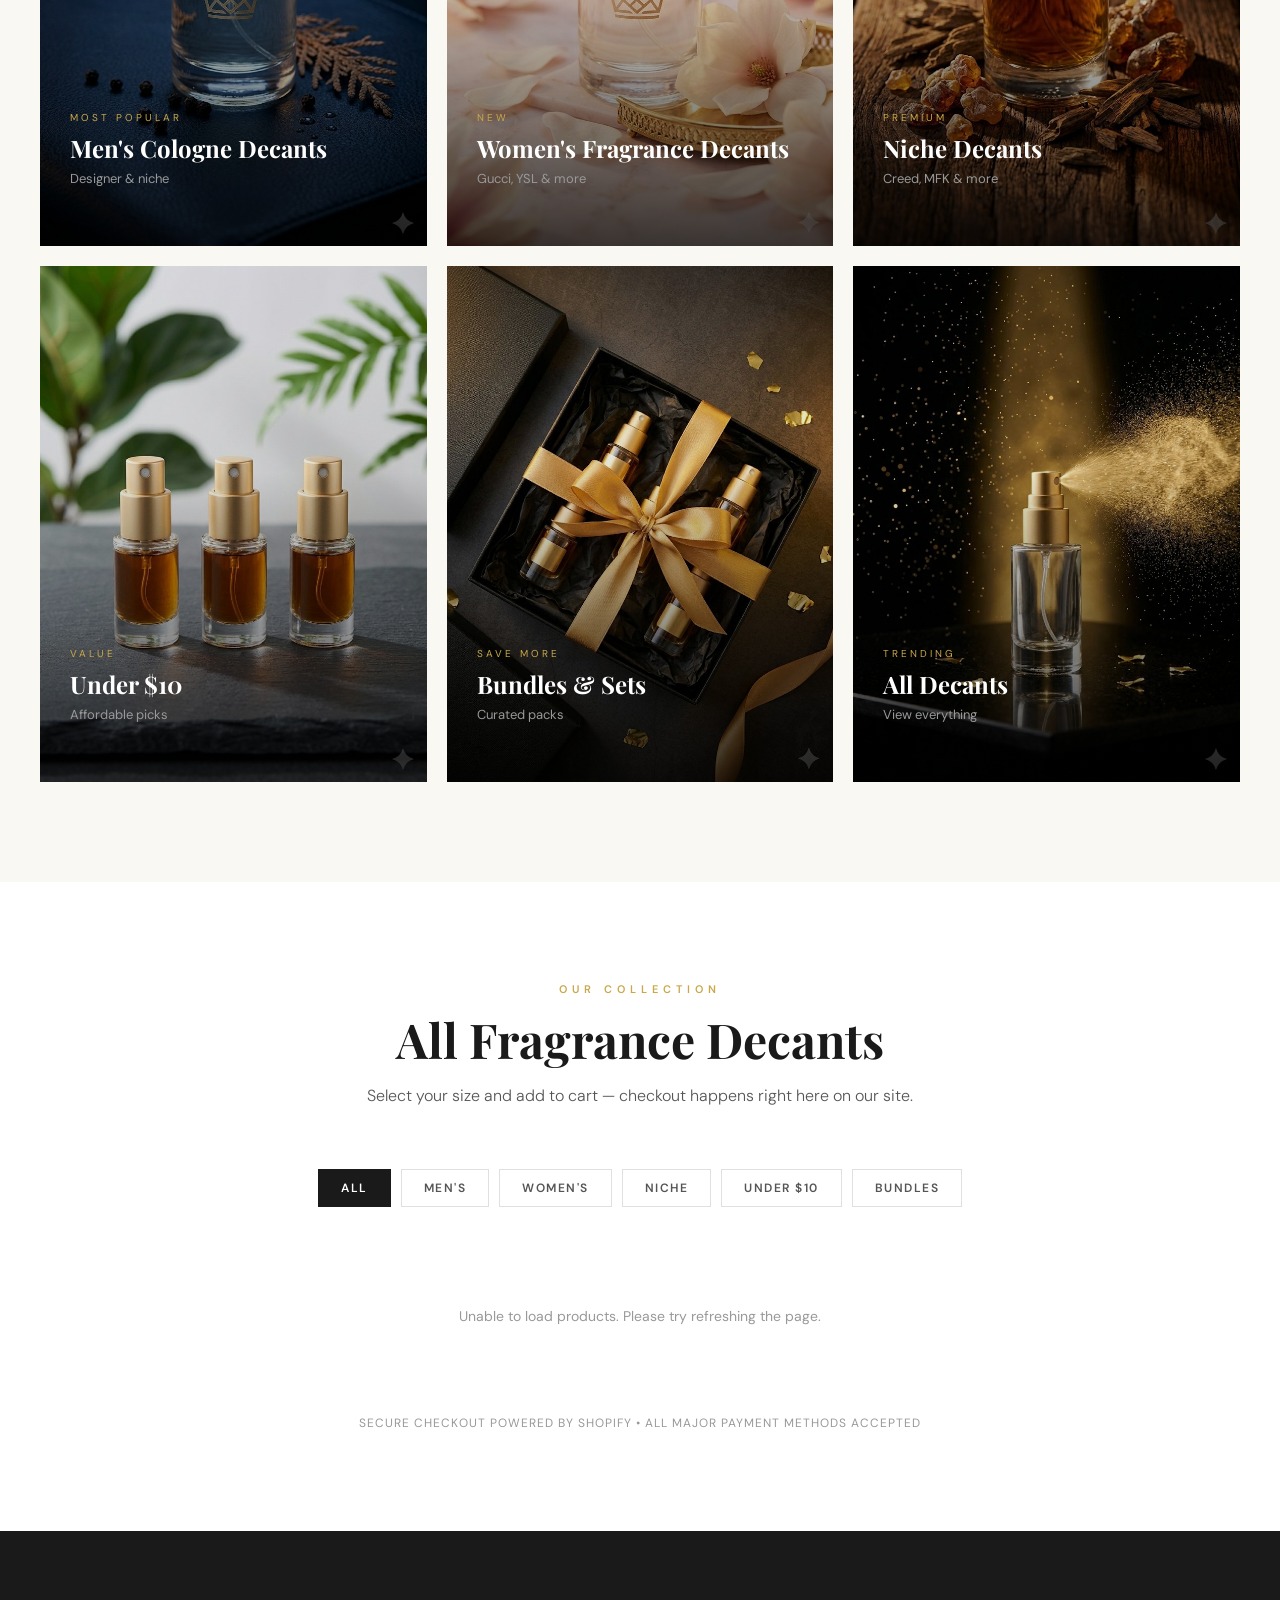
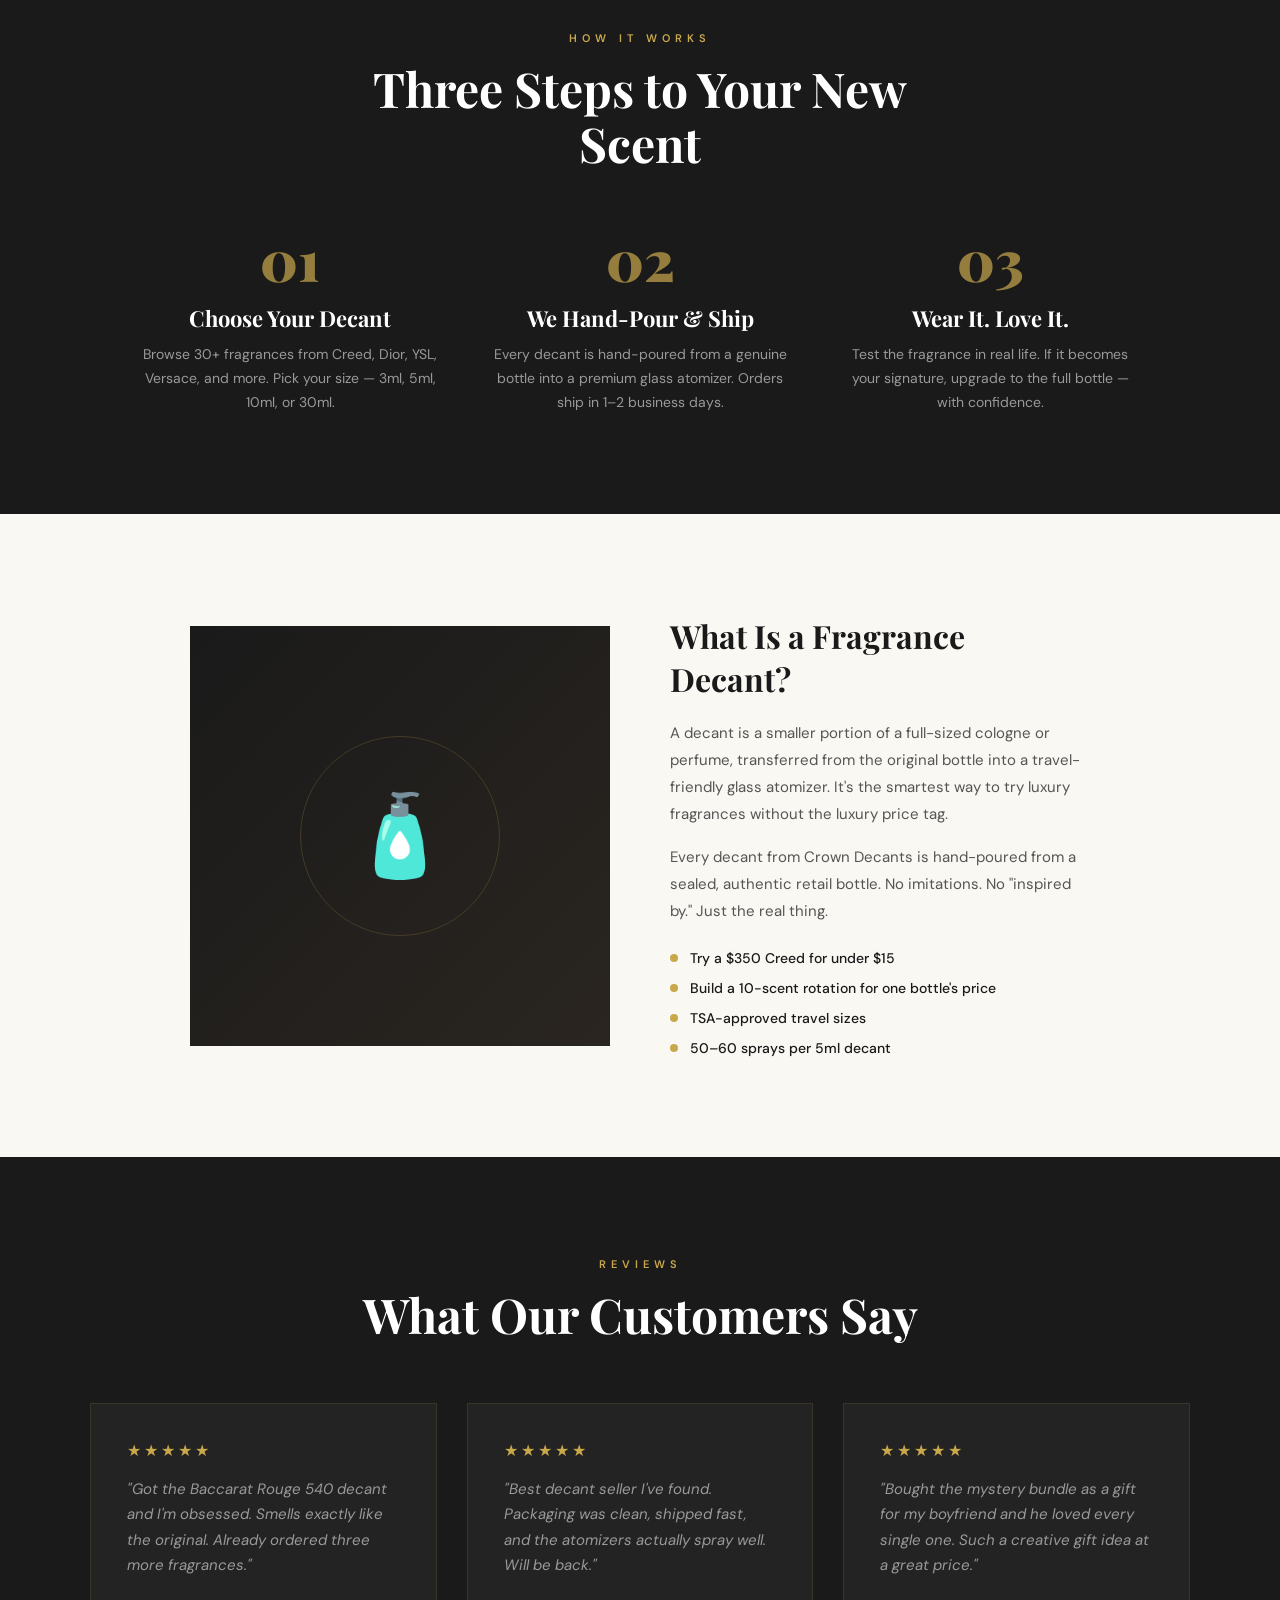
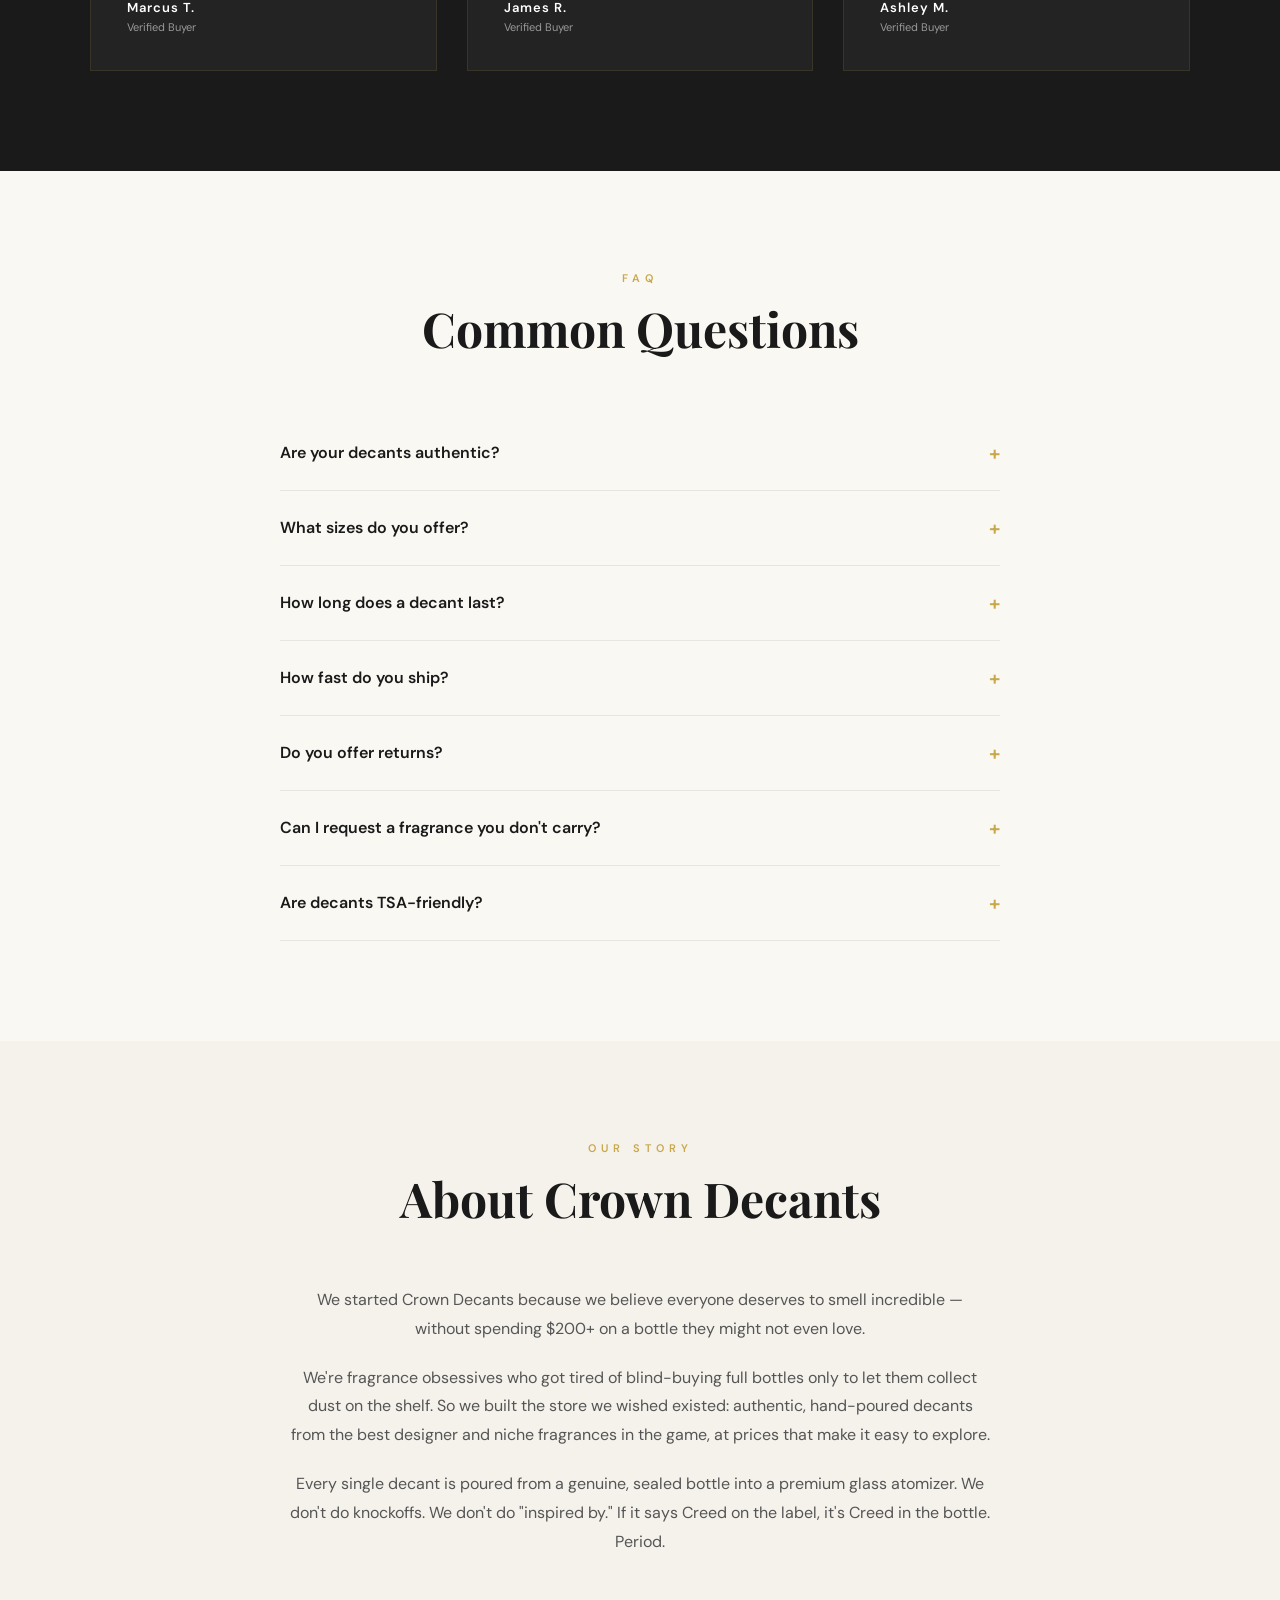
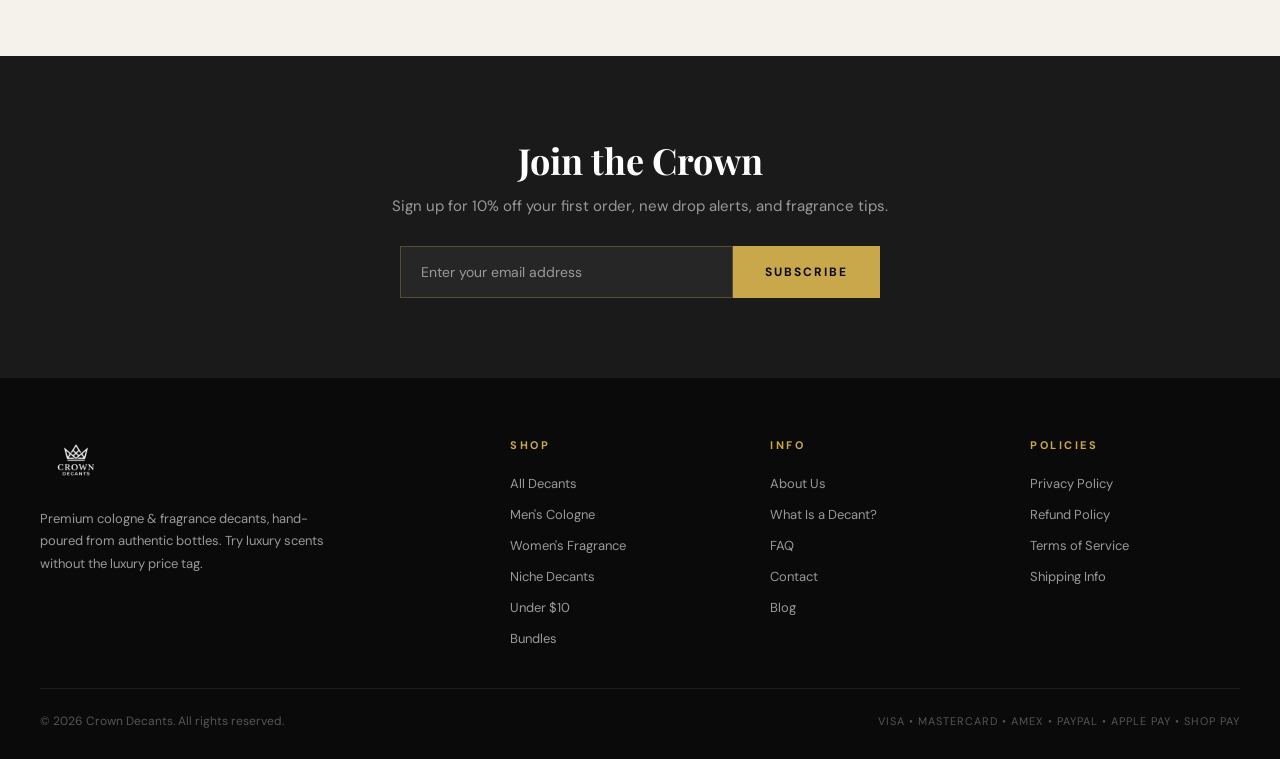
==== commit 83abf0dc: "Add files via upload" ====
--- a/index.html
+++ b/index.html
@@ -152,17 +152,17 @@
     <p class="section-sub">From designer staples to exclusive niche houses — find your next signature scent.</p>
   </div>
   <div class="collections-grid">
-    <a class="collection-card cc-mens reveal" href="#products">
+    <a class="collection-card cc-mens reveal" href="#products" onclick="filterProducts('mens')">
       <div class="collection-card-bg"></div>
       <div class="collection-card-overlay"></div>
       <div class="collection-card-content">
         <div class="collection-card-tag">Most Popular</div>
         <div class="collection-card-title">Men's Cologne Decants</div>
-        <div class="collection-card-count">25+ fragrances</div>
-        <div class="collection-card-arrow">Shop Now →</div>
-      </div>
-    </a>
-    <a class="collection-card cc-womens reveal" href="#">
+        <div class="collection-card-count">Designer & niche</div>
+        <div class="collection-card-arrow">Shop Now →</div>
+      </div>
+    </a>
+    <a class="collection-card cc-womens reveal" href="#products" onclick="filterProducts('womens')">
       <div class="collection-card-bg"></div>
       <div class="collection-card-overlay"></div>
       <div class="collection-card-content">
@@ -172,7 +172,7 @@
         <div class="collection-card-arrow">Shop Now →</div>
       </div>
     </a>
-    <a class="collection-card cc-niche reveal" href="#">
+    <a class="collection-card cc-niche reveal" href="#products" onclick="filterProducts('niche')">
       <div class="collection-card-bg"></div>
       <div class="collection-card-overlay"></div>
       <div class="collection-card-content">
@@ -182,17 +182,17 @@
         <div class="collection-card-arrow">Shop Now →</div>
       </div>
     </a>
-    <a class="collection-card cc-under10 reveal" href="#">
+    <a class="collection-card cc-under10 reveal" href="#products" onclick="filterProducts('under10')">
       <div class="collection-card-bg"></div>
       <div class="collection-card-overlay"></div>
       <div class="collection-card-content">
         <div class="collection-card-tag">Value</div>
         <div class="collection-card-title">Under $10</div>
-        <div class="collection-card-count">20+ affordable picks</div>
-        <div class="collection-card-arrow">Shop Now →</div>
-      </div>
-    </a>
-    <a class="collection-card cc-bundles reveal" href="#">
+        <div class="collection-card-count">Affordable picks</div>
+        <div class="collection-card-arrow">Shop Now →</div>
+      </div>
+    </a>
+    <a class="collection-card cc-bundles reveal" href="#products" onclick="filterProducts('bundles')">
       <div class="collection-card-bg"></div>
       <div class="collection-card-overlay"></div>
       <div class="collection-card-content">
@@ -202,13 +202,13 @@
         <div class="collection-card-arrow">Shop Now →</div>
       </div>
     </a>
-    <a class="collection-card cc-best reveal" href="#">
+    <a class="collection-card cc-best reveal" href="#products" onclick="filterProducts('all')">
       <div class="collection-card-bg"></div>
       <div class="collection-card-overlay"></div>
       <div class="collection-card-content">
         <div class="collection-card-tag">Trending</div>
-        <div class="collection-card-title">Best Sellers</div>
-        <div class="collection-card-count">Top-rated picks</div>
+        <div class="collection-card-title">All Decants</div>
+        <div class="collection-card-count">View everything</div>
         <div class="collection-card-arrow">Shop Now →</div>
       </div>
     </a>
@@ -221,6 +221,14 @@
     <div class="section-label">Our Collection</div>
     <h2 class="section-title">All Fragrance Decants</h2>
     <p class="section-sub">Select your size and add to cart — checkout happens right here on our site.</p>
+  </div>
+  <div class="filter-bar" id="filter-bar">
+    <button class="filter-pill active" onclick="filterProducts('all')">All</button>
+    <button class="filter-pill" onclick="filterProducts('mens')">Men's</button>
+    <button class="filter-pill" onclick="filterProducts('womens')">Women's</button>
+    <button class="filter-pill" onclick="filterProducts('niche')">Niche</button>
+    <button class="filter-pill" onclick="filterProducts('under10')">Under $10</button>
+    <button class="filter-pill" onclick="filterProducts('bundles')">Bundles</button>
   </div>
   <div class="products-grid" id="products-grid">
     <div class="products-loading" id="products-loading">
@@ -240,7 +248,7 @@
     <div class="reveal">
       <div class="how-step-num">01</div>
       <div class="how-step-title">Choose Your Decant</div>
-      <div class="how-step-desc">Browse 30+ fragrances from Creed, Dior, YSL, Versace, and more. Pick your size — 2ml, 5ml, or 10ml.</div>
+      <div class="how-step-desc">Browse 30+ fragrances from Creed, Dior, YSL, Versace, and more. Pick your size — 3ml, 5ml, 10ml, or 30ml.</div>
     </div>
     <div class="reveal">
       <div class="how-step-num">02</div>
@@ -316,7 +324,7 @@
     </div>
     <div class="faq-item reveal">
       <button class="faq-question" onclick="toggleFaq(this)">What sizes do you offer? <span class="faq-icon">+</span></button>
-      <div class="faq-answer"><div class="faq-answer-inner">Most decants are available in 2mL, 5mL, and 10mL sizes. Select products also come in larger sizes. Check individual product pages for availability.</div></div>
+      <div class="faq-answer"><div class="faq-answer-inner">Our decants are available in 3mL, 5mL, 10mL, and 30mL sizes. Not all sizes are available for every fragrance — check the product listing for available options.</div></div>
     </div>
     <div class="faq-item reveal">
       <button class="faq-question" onclick="toggleFaq(this)">How long does a decant last? <span class="faq-icon">+</span></button>
--- a/styles.css
+++ b/styles.css
@@ -905,3 +905,45 @@
   0%, 100% { opacity: 0.4; }
   50% { opacity: 1; }
 }
+
+/* ============ FILTER BAR ============ */
+.filter-bar {
+  display: flex;
+  justify-content: center;
+  gap: 10px;
+  margin-bottom: 40px;
+  flex-wrap: wrap;
+  padding: 0 20px;
+}
+.filter-pill {
+  padding: 10px 22px;
+  font-family: var(--sans);
+  font-size: 12px;
+  font-weight: 600;
+  letter-spacing: 1.5px;
+  text-transform: uppercase;
+  border: 1.5px solid rgba(0,0,0,0.12);
+  background: transparent;
+  color: var(--medium-gray);
+  cursor: pointer;
+  transition: all 0.3s;
+}
+.filter-pill:hover {
+  border-color: var(--gold);
+  color: var(--charcoal);
+}
+.filter-pill.active {
+  background: var(--charcoal);
+  color: var(--white);
+  border-color: var(--charcoal);
+}
+.product-card.filter-hidden {
+  display: none !important;
+}
+.filter-count {
+  text-align: center;
+  margin-bottom: 30px;
+  font-size: 13px;
+  color: var(--light-gray);
+  letter-spacing: 1px;
+}
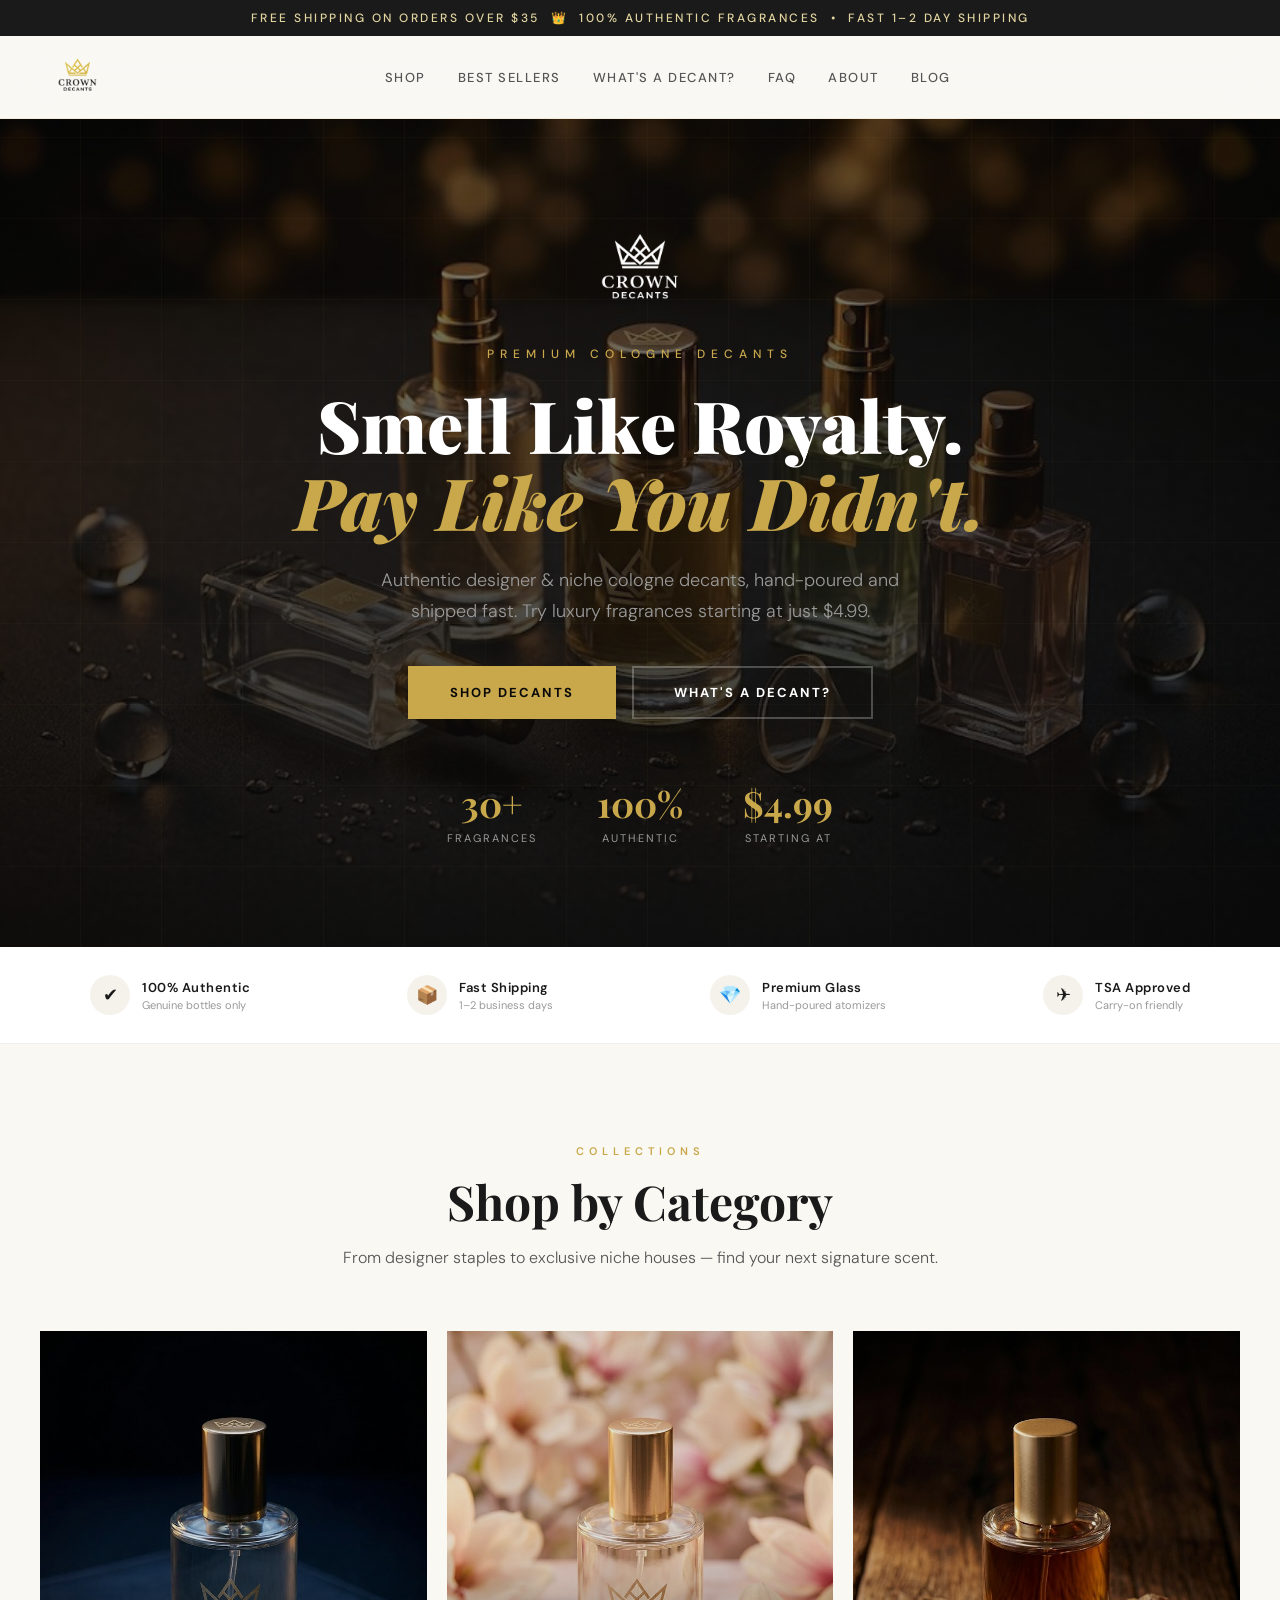
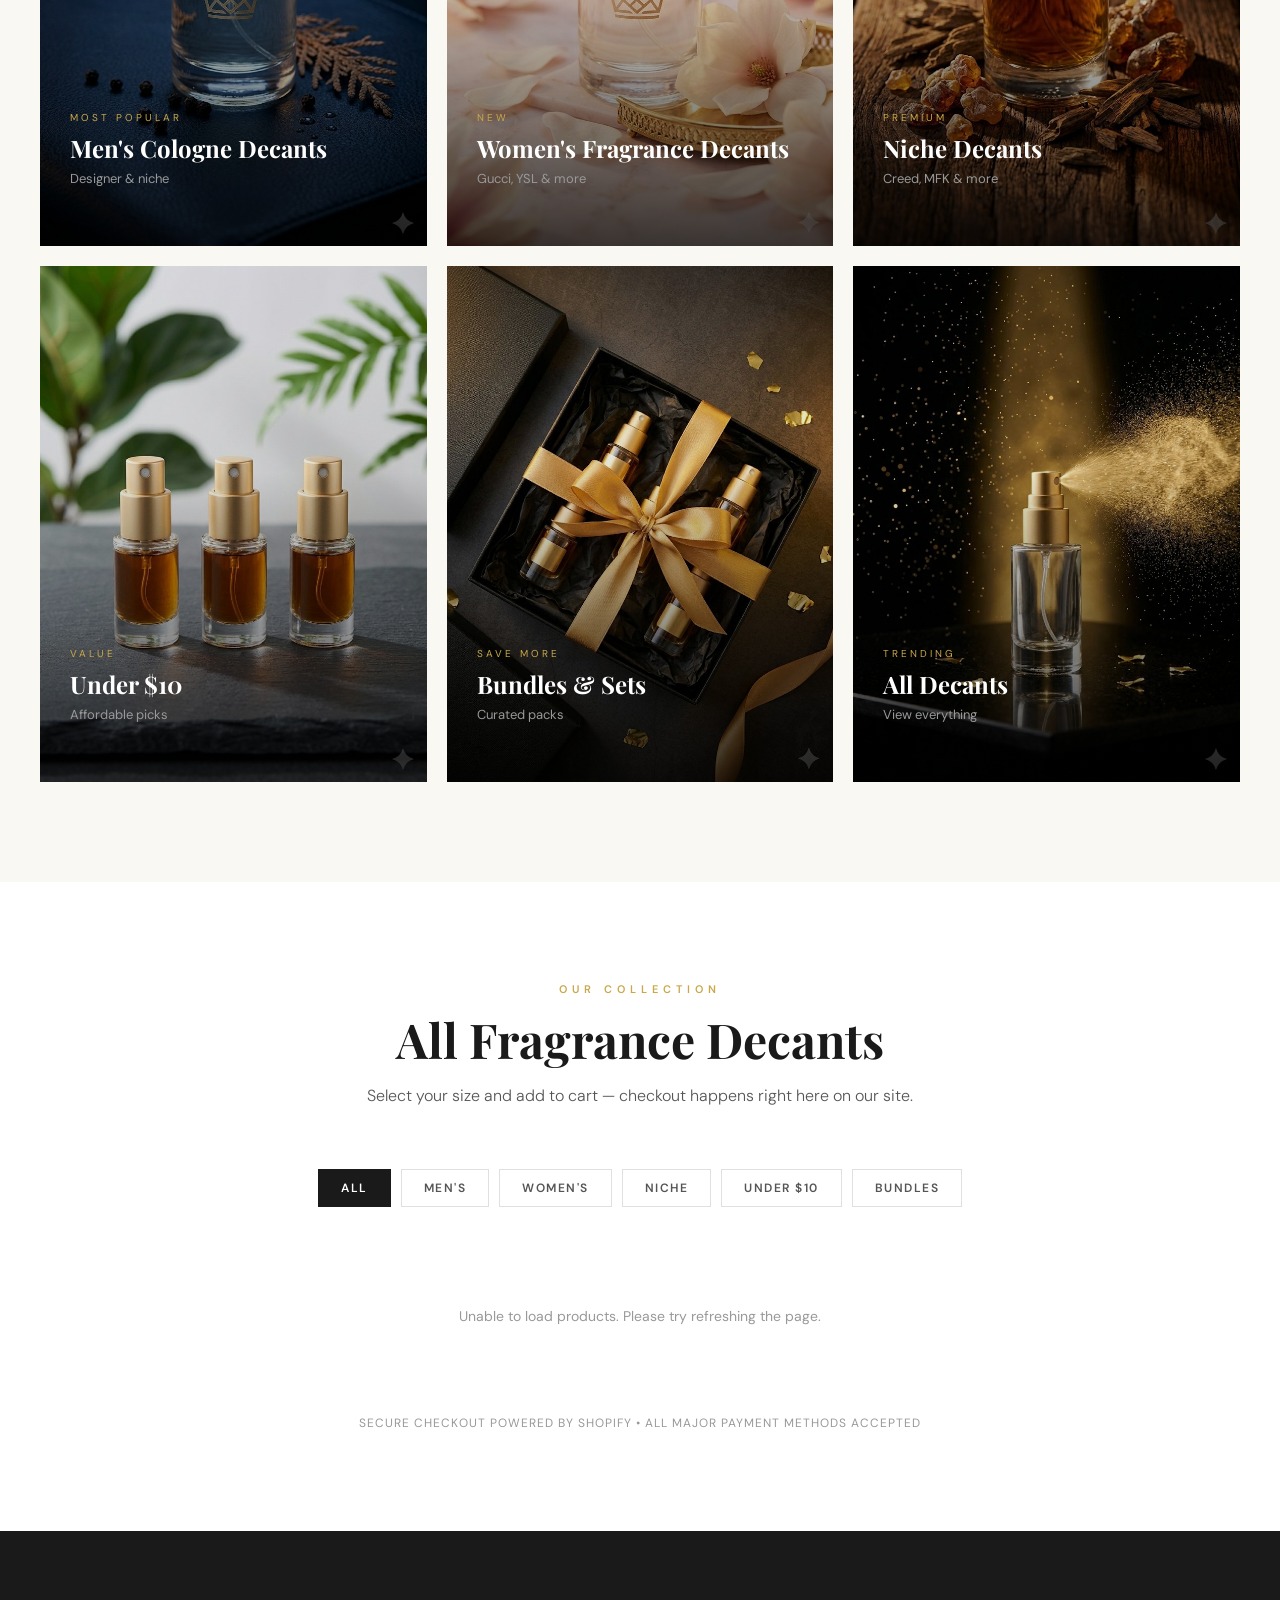
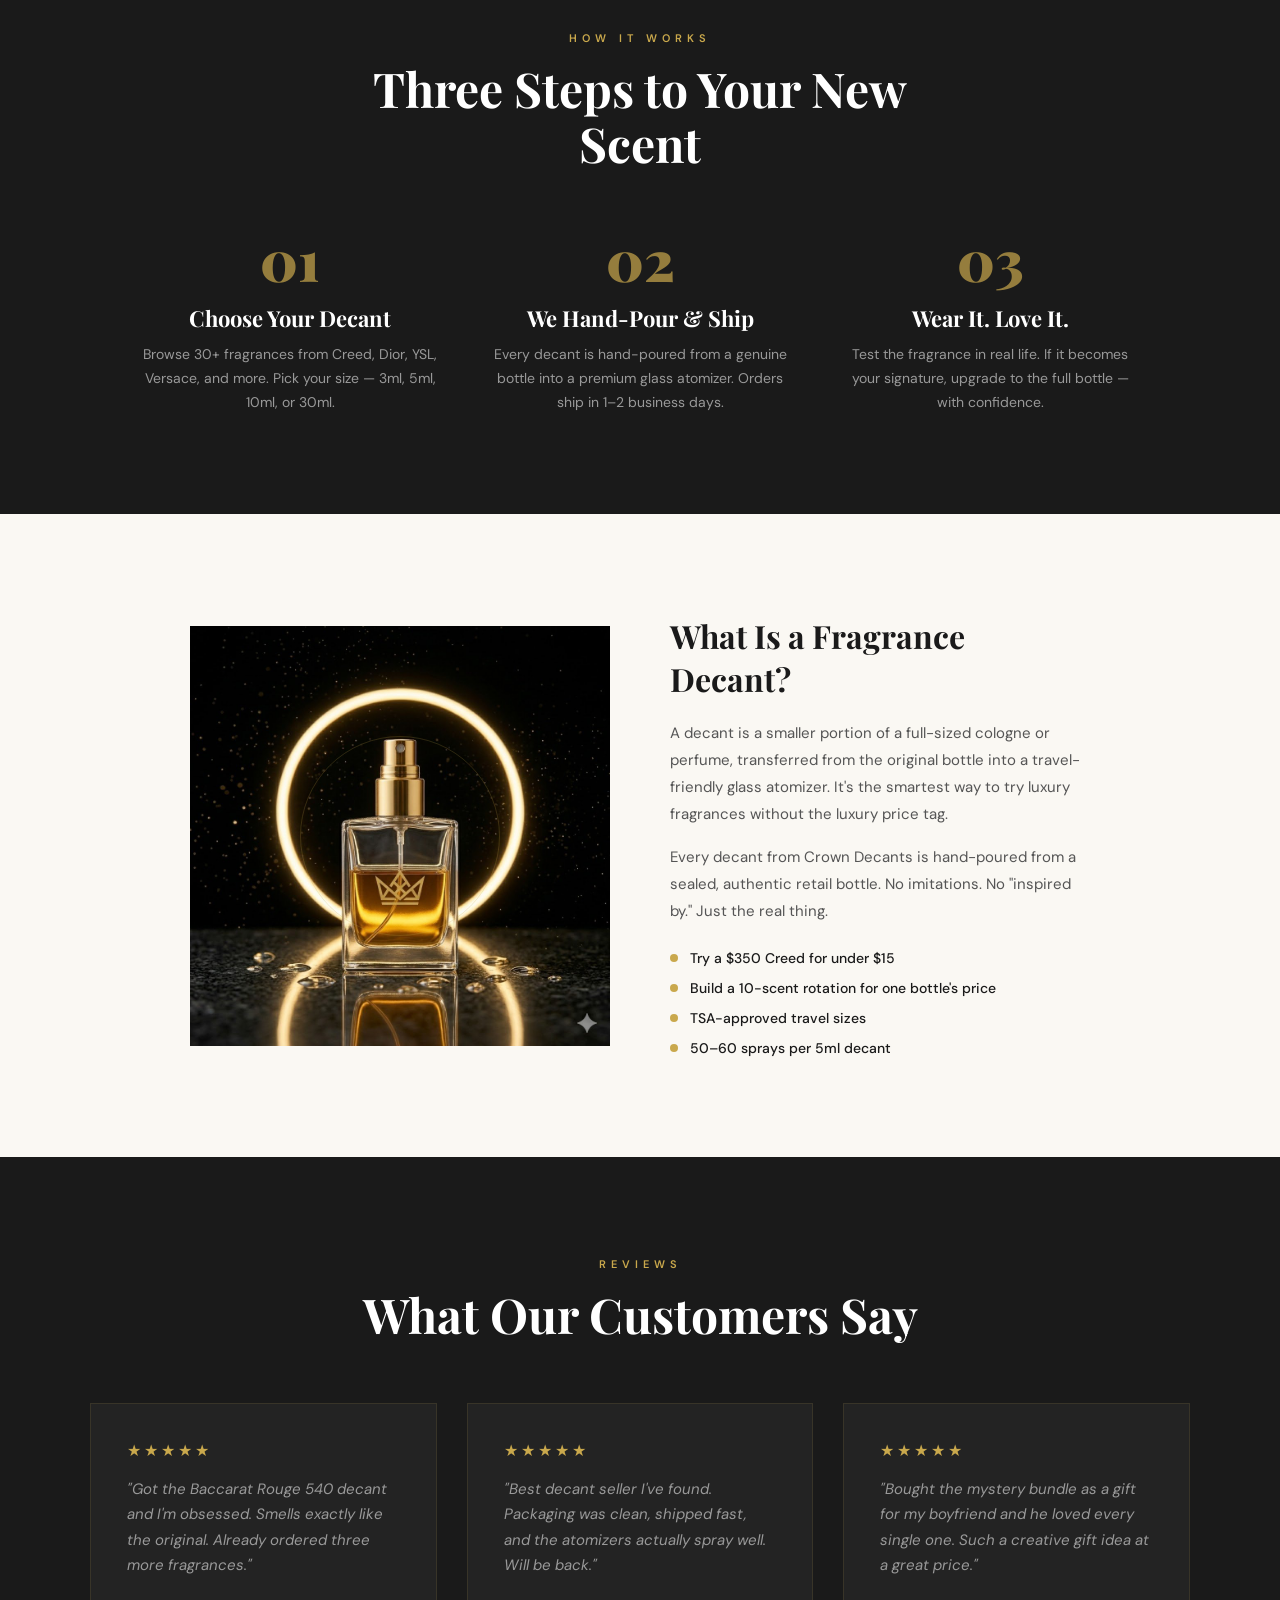
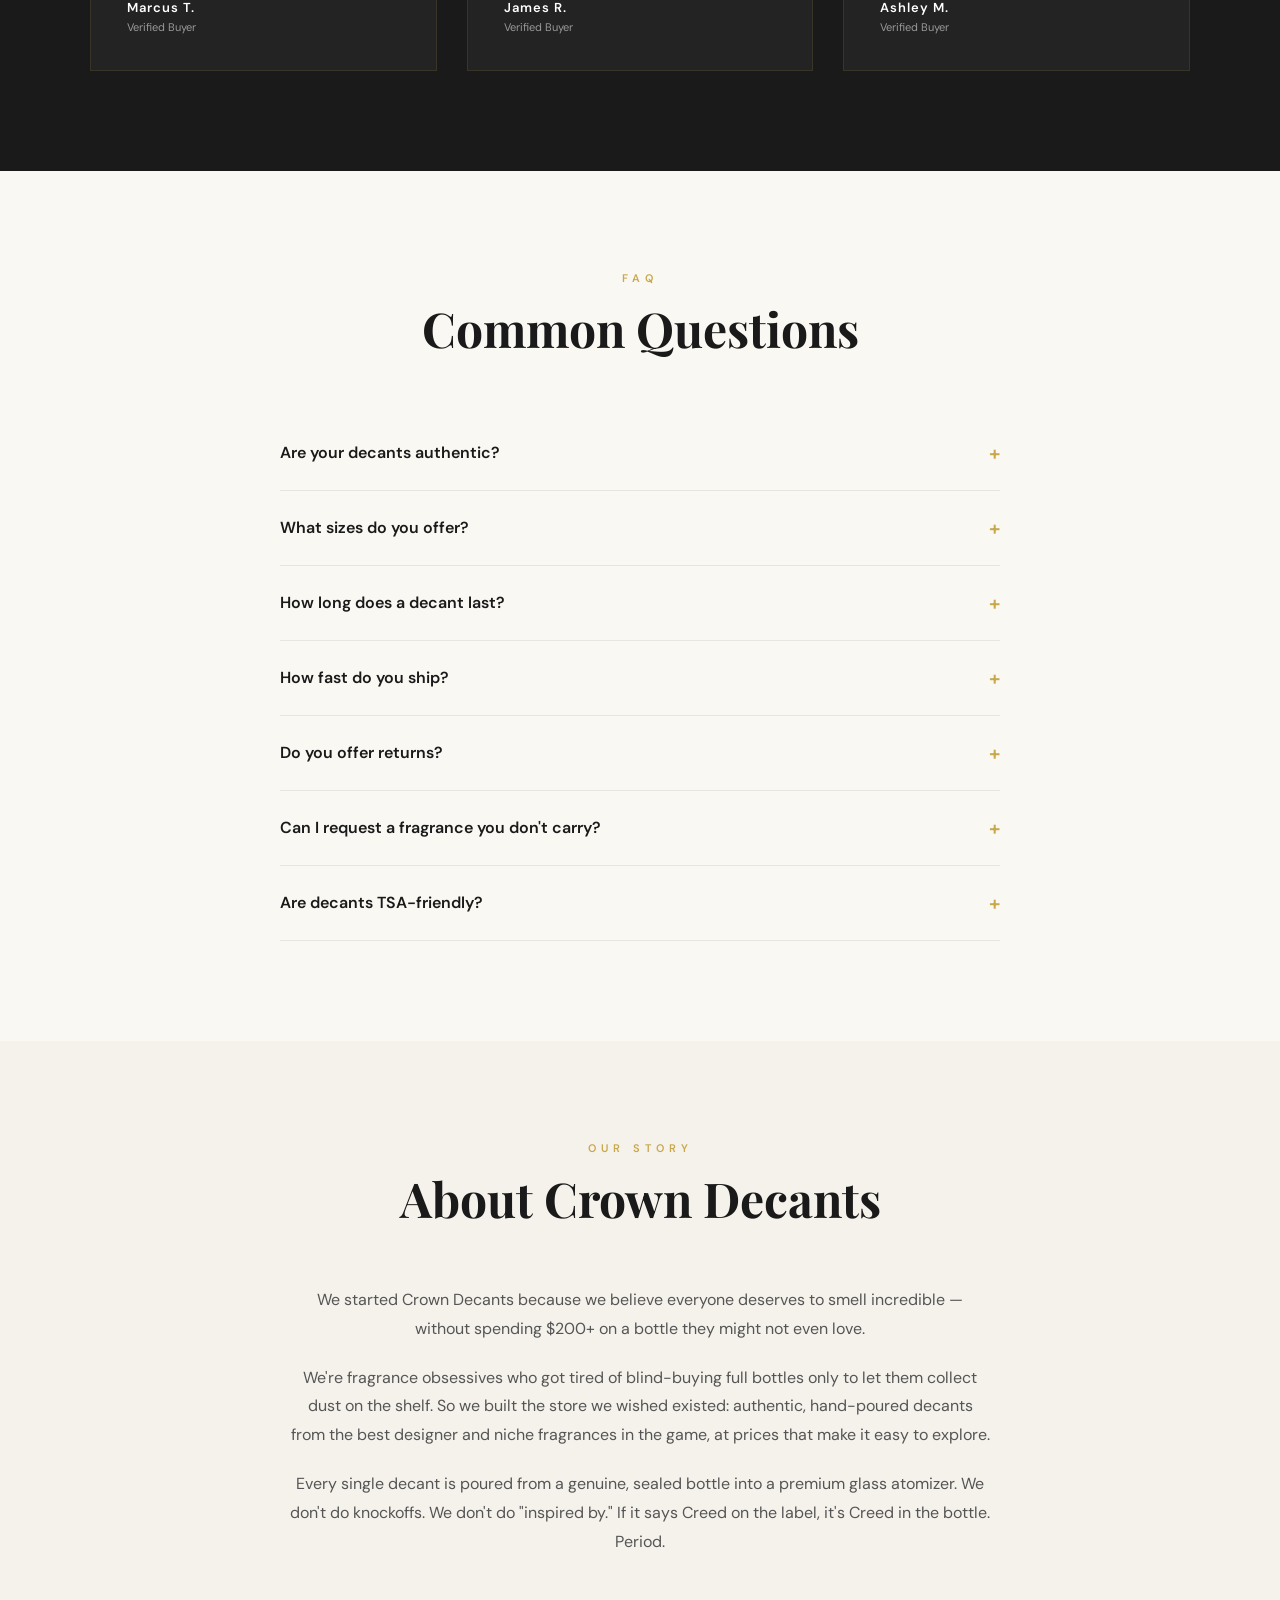
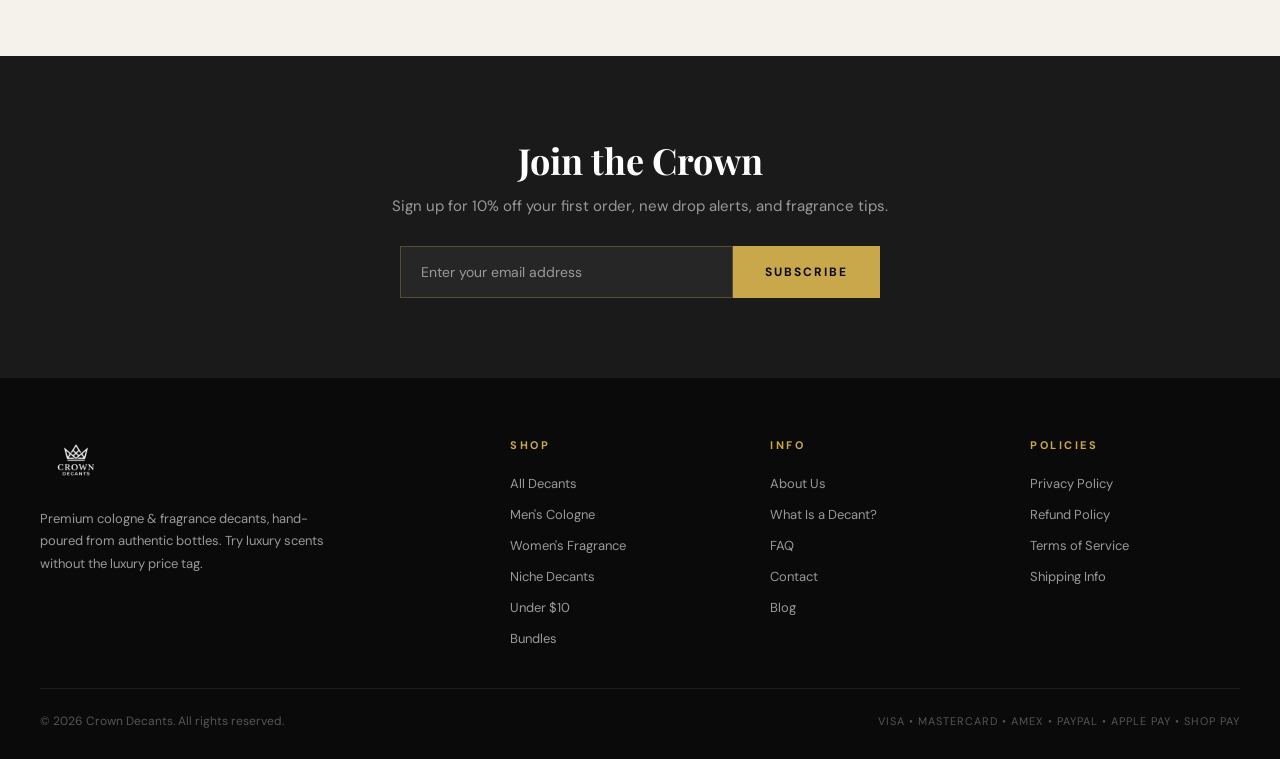
==== commit 2e2229c7: "Add files via upload" ====
--- a/index.html
+++ b/index.html
@@ -267,7 +267,7 @@
 <section class="section" id="decant-info">
   <div class="decant-section">
     <div class="decant-visual reveal">
-      <div class="decant-visual-icon">&#x1F9F4;</div>
+      <img src="decant-info.png" alt="Crown Decants fragrance atomizer" class="decant-visual-photo">
     </div>
     <div class="decant-text reveal">
       <h3>What Is a Fragrance Decant?</h3>
--- a/styles.css
+++ b/styles.css
@@ -947,3 +947,11 @@
   color: var(--light-gray);
   letter-spacing: 1px;
 }
+
+/* Decant info section photo */
+.decant-visual-photo {
+  width: 100%;
+  height: 100%;
+  object-fit: cover;
+  border-radius: 0;
+}
